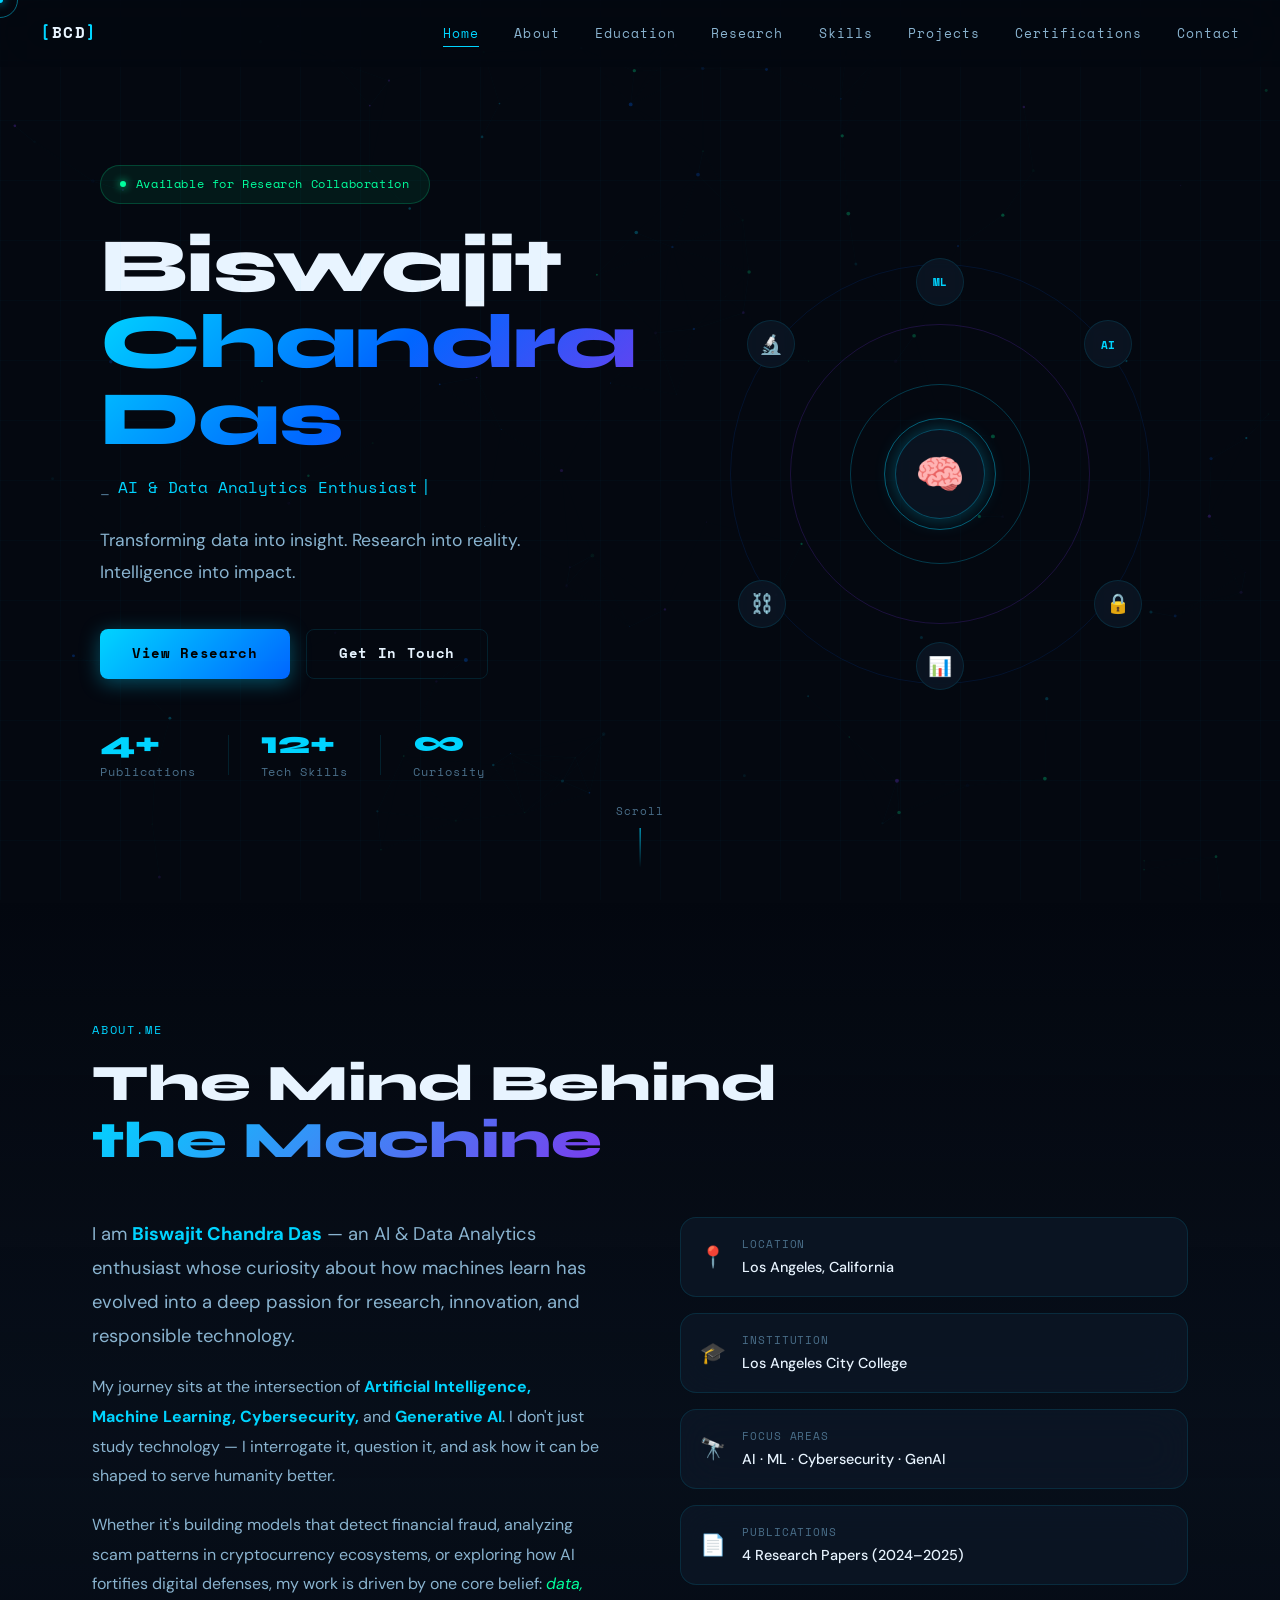
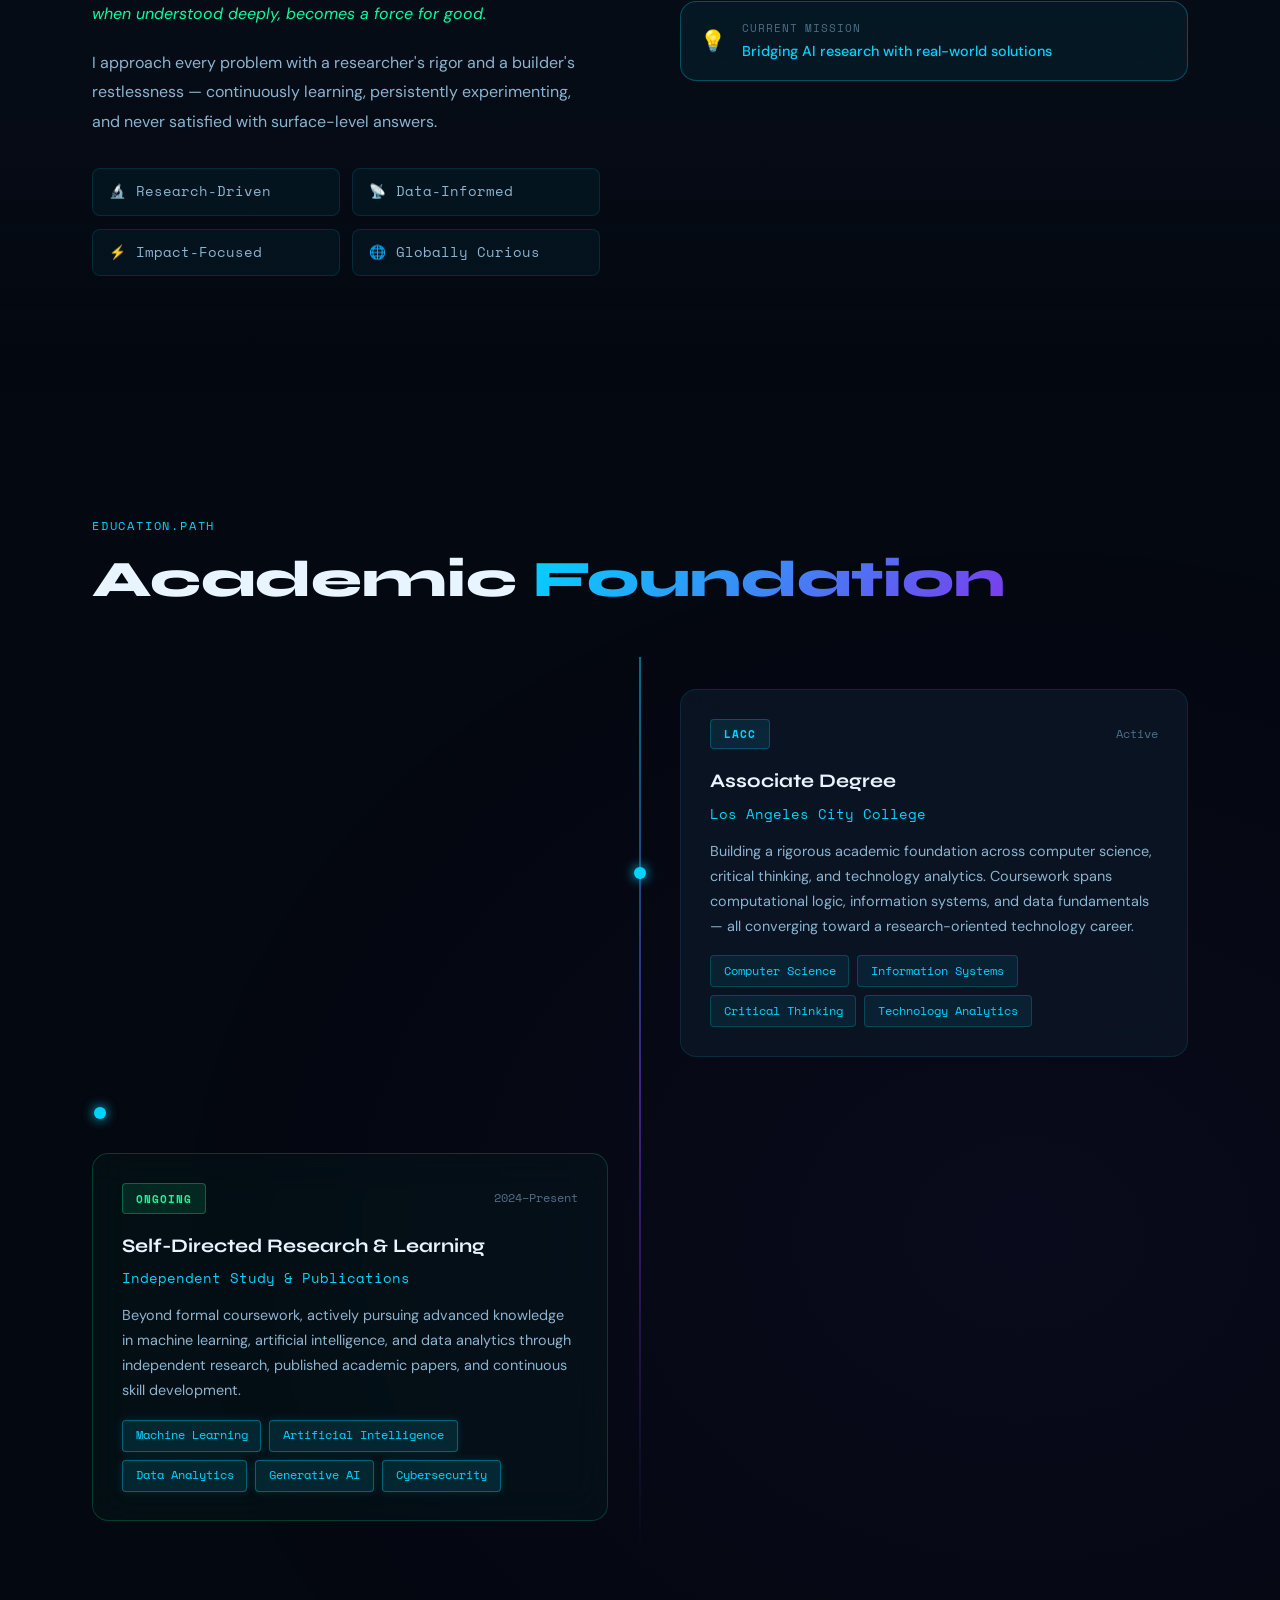
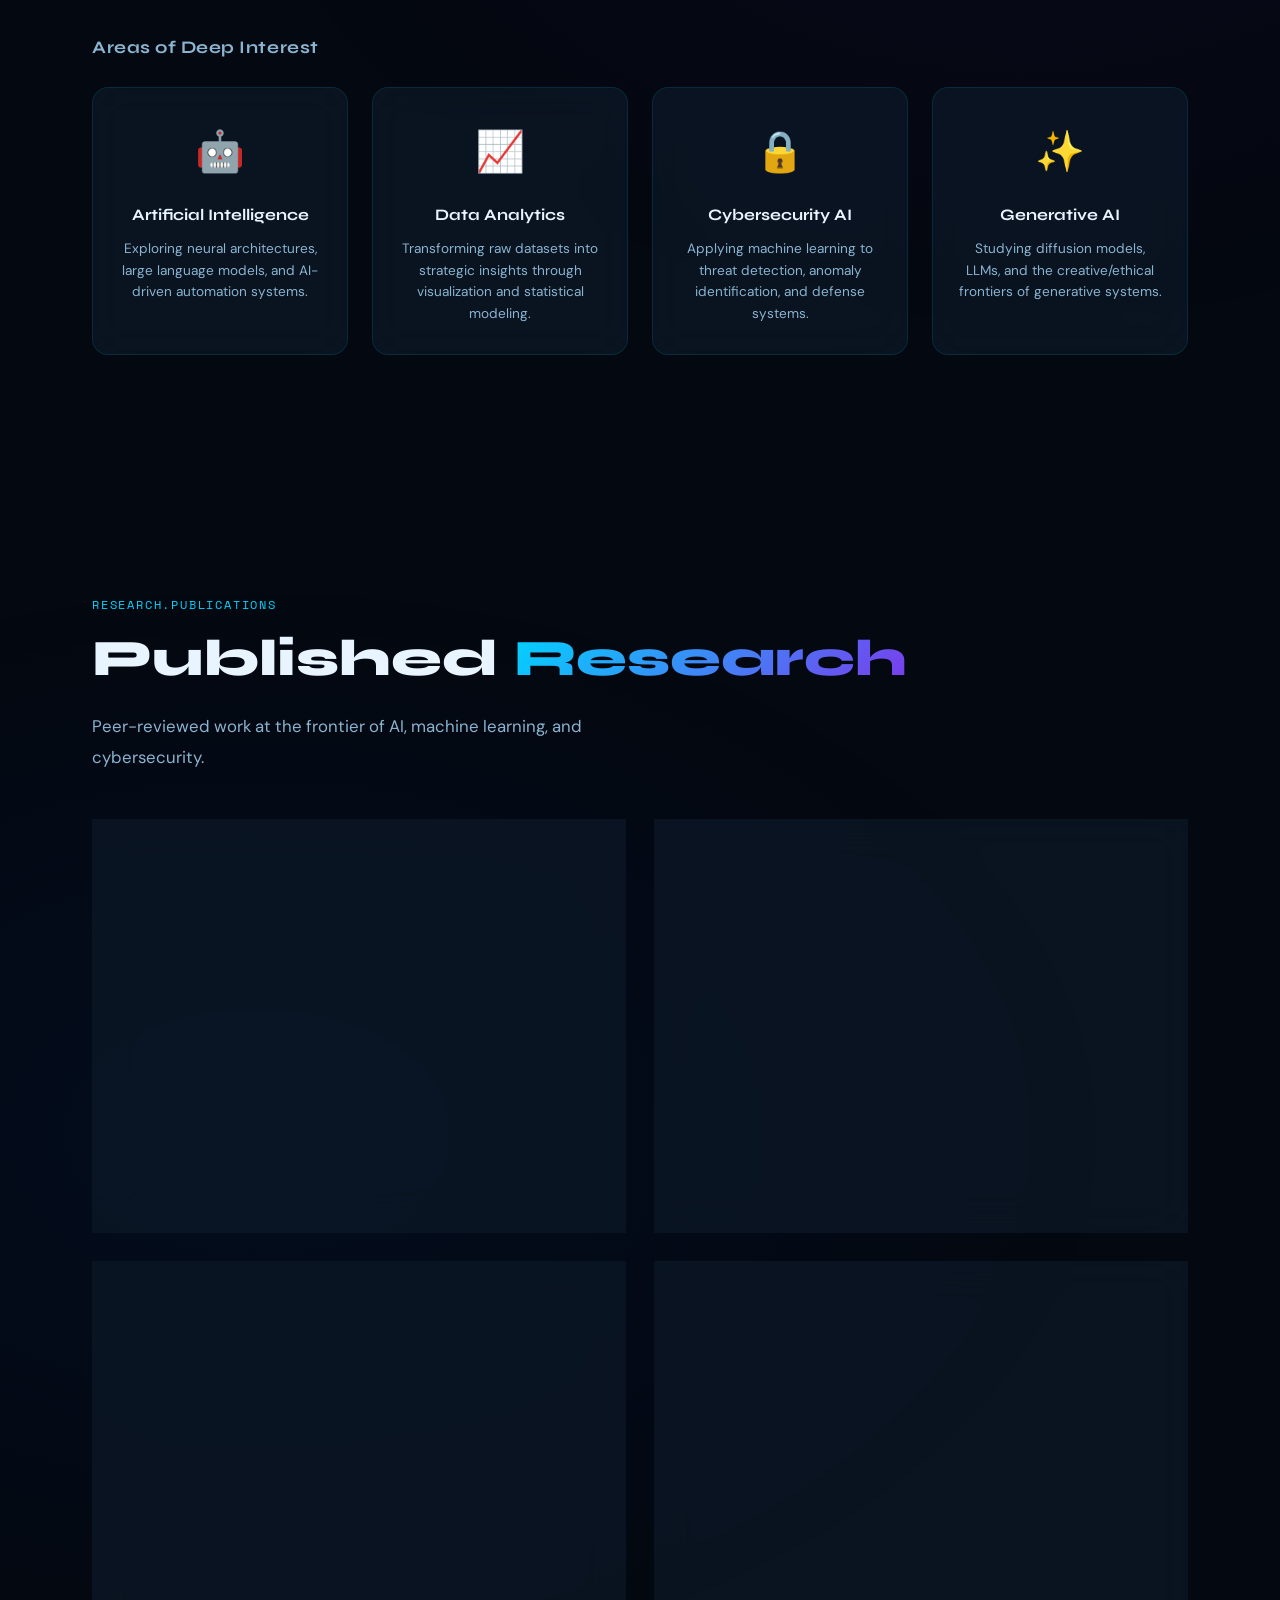
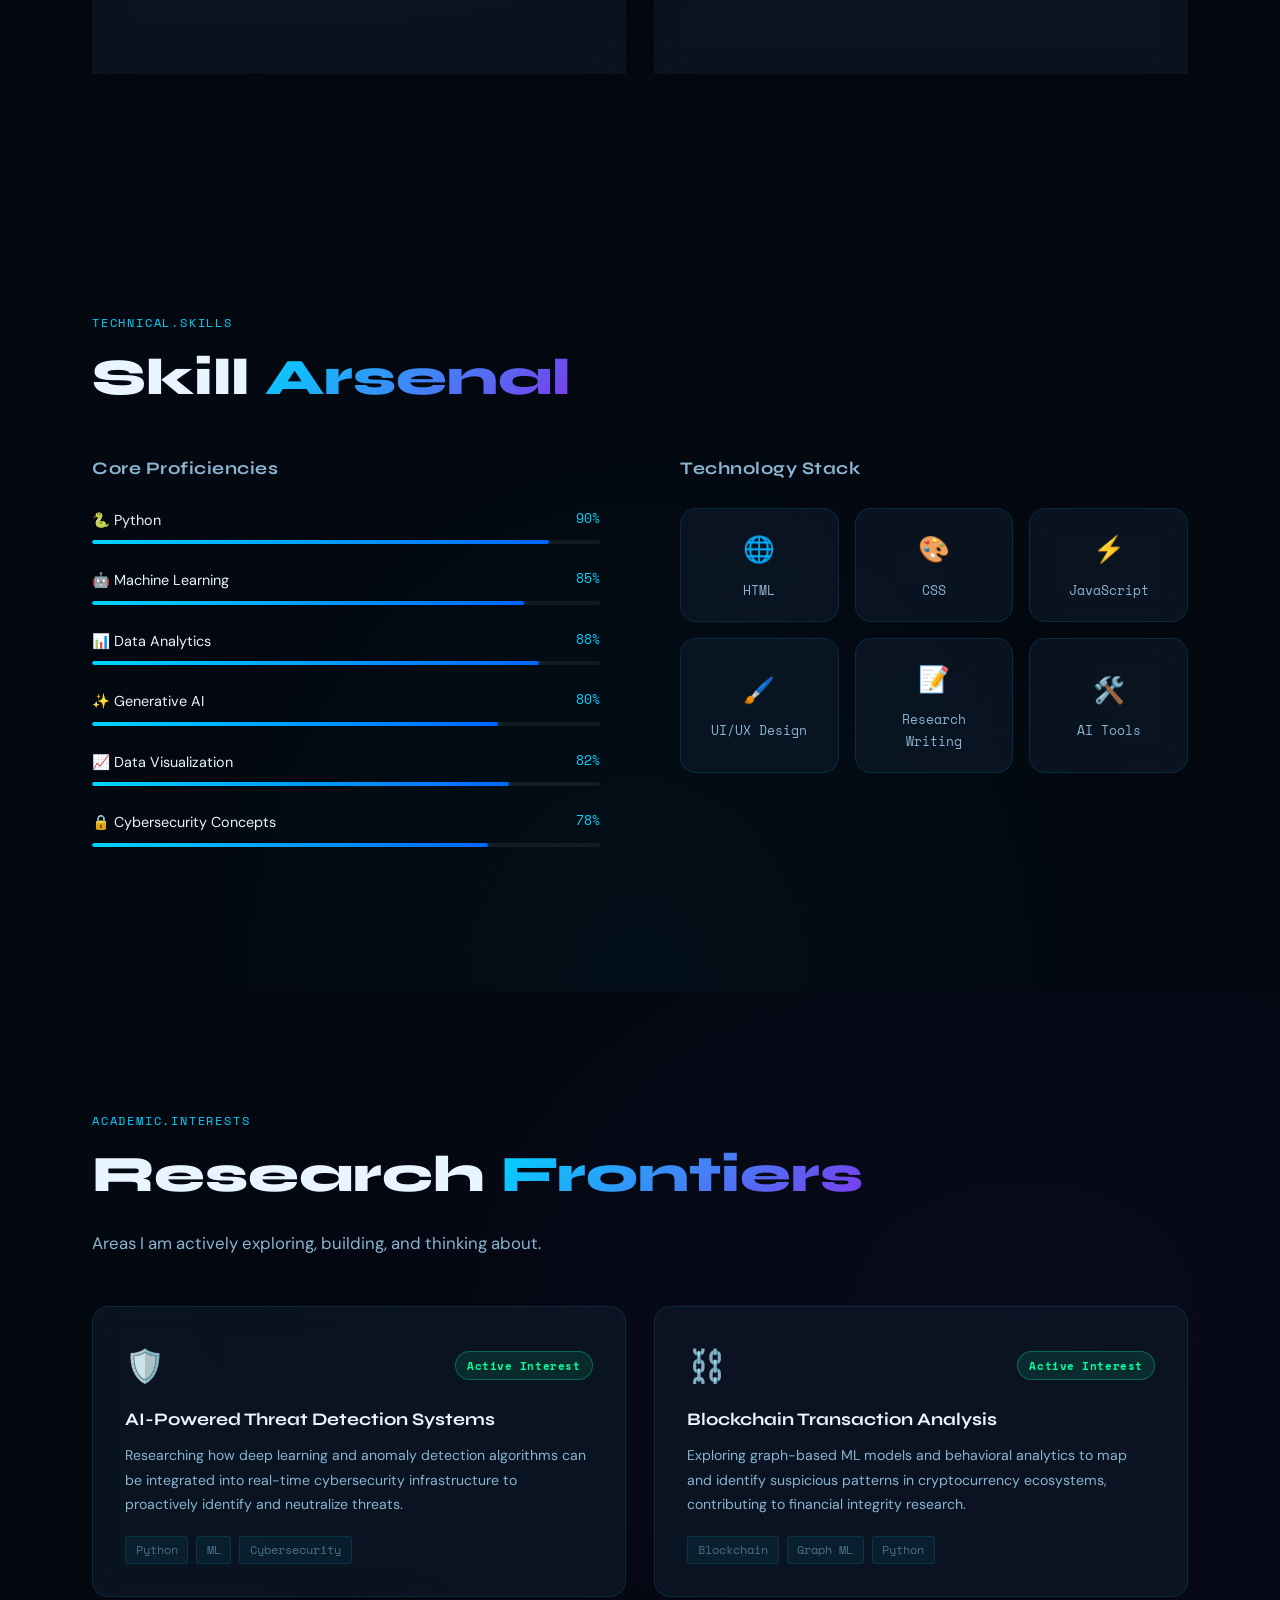
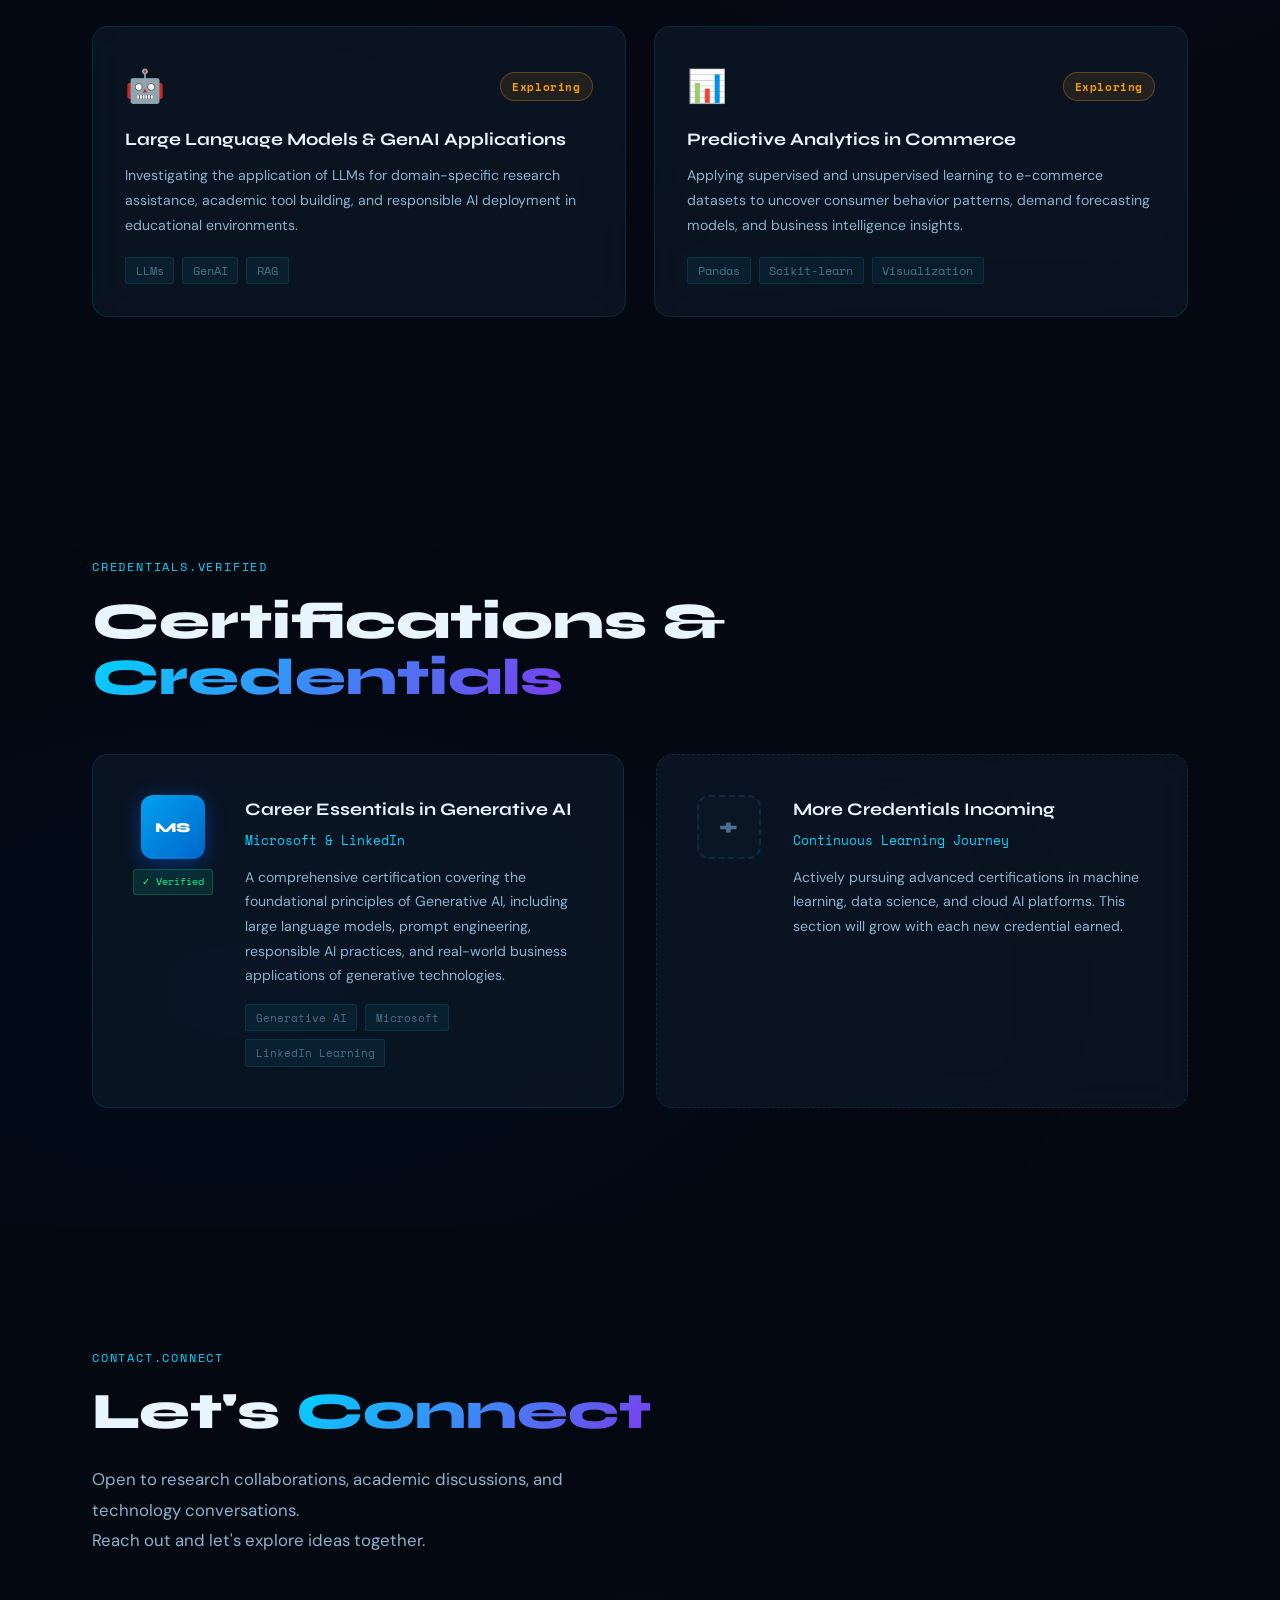
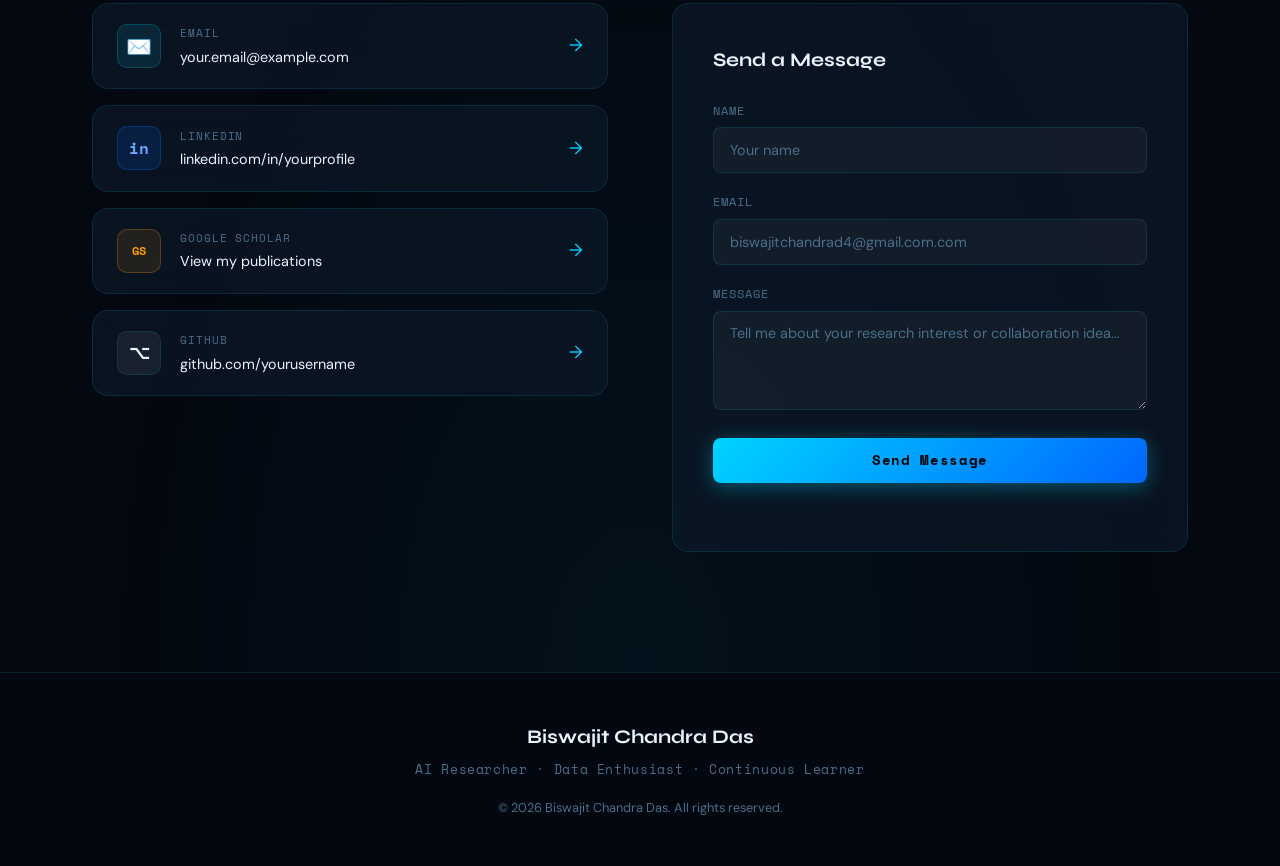
==== index.html @ cb4adf2e "Update email placeholder in contact form" ====
<!DOCTYPE html>
<html lang="en">
<head>
  <meta charset="UTF-8" />
  <meta name="viewport" content="width=device-width, initial-scale=1.0" />
  <meta name="description" content="Biswajit Chandra Das — AI & Data Analytics Enthusiast, Researcher, and Technology Innovator. Exploring Machine Learning, Generative AI, Cybersecurity, and Data Science." />
  <meta name="keywords" content="Biswajit Chandra Das, AI researcher, machine learning, data analytics, cybersecurity, generative AI, portfolio" />
  <meta name="author" content="Biswajit Chandra Das" />
  <meta property="og:title" content="Biswajit Chandra Das | AI & Research Portfolio" />
  <meta property="og:description" content="AI & Data Analytics Enthusiast. Researcher. Innovator." />
  <meta property="og:type" content="website" />
  <title>Biswajit Chandra Das | AI & Research Portfolio</title>
  <link rel="preconnect" href="https://fonts.googleapis.com" />
  <link rel="preconnect" href="https://fonts.gstatic.com" crossorigin />
  <link href="https://fonts.googleapis.com/css2?family=Space+Mono:ital,wght@0,400;0,700;1,400&family=Syne:wght@400;600;700;800&family=DM+Sans:ital,opsz,wght@0,9..40,300;0,9..40,400;0,9..40,500;1,9..40,300&display=swap" rel="stylesheet" />
  <link rel="stylesheet" href="style.css" />
</head>
<body>

  <!-- Particle Canvas Background -->
  <canvas id="particleCanvas"></canvas>

  <!-- Custom Cursor -->
  <div class="cursor-dot" id="cursorDot"></div>
  <div class="cursor-ring" id="cursorRing"></div>

  <!-- Navigation -->
  <nav class="navbar" id="navbar">
    <div class="nav-logo">
      <span class="logo-bracket">[</span>BCD<span class="logo-bracket">]</span>
    </div>
    <button class="nav-toggle" id="navToggle" aria-label="Toggle navigation">
      <span></span><span></span><span></span>
    </button>
    <ul class="nav-links" id="navLinks">
      <li><a href="#hero" class="nav-link">Home</a></li>
      <li><a href="#about" class="nav-link">About</a></li>
      <li><a href="#education" class="nav-link">Education</a></li>
      <li><a href="#research" class="nav-link">Research</a></li>
      <li><a href="#skills" class="nav-link">Skills</a></li>
      <li><a href="#projects" class="nav-link">Projects</a></li>
      <li><a href="#certifications" class="nav-link">Certifications</a></li>
      <li><a href="#contact" class="nav-link">Contact</a></li>
    </ul>
  </nav>

  <main>

    <!-- ============================================================
         HERO SECTION
    ============================================================ -->
    <section id="hero" class="hero-section">
      <div class="hero-grid-overlay"></div>
      <div class="hero-content">
        <div class="hero-tag reveal-up">
          <span class="tag-dot"></span>
          Available for Research Collaboration
        </div>
        <h1 class="hero-name reveal-up delay-1">
          Biswajit<br /><span class="name-accent">Chandra Das</span>
        </h1>
        <div class="hero-typing-wrapper reveal-up delay-2">
          <span class="typing-prefix">_</span>
          <span class="typing-text" id="typingText"></span>
          <span class="typing-cursor">|</span>
        </div>
        <p class="hero-tagline reveal-up delay-3">
          Transforming data into insight. Research into reality.<br />
          Intelligence into impact.
        </p>
        <div class="hero-cta reveal-up delay-4">
          <a href="#research" class="btn btn-primary">View Research</a>
          <a href="#contact" class="btn btn-ghost">Get In Touch</a>
        </div>
        <div class="hero-stats reveal-up delay-5">
          <div class="stat-item">
            <span class="stat-number">4+</span>
            <span class="stat-label">Publications</span>
          </div>
          <div class="stat-divider"></div>
          <div class="stat-item">
            <span class="stat-number">12+</span>
            <span class="stat-label">Tech Skills</span>
          </div>
          <div class="stat-divider"></div>
          <div class="stat-item">
            <span class="stat-number">∞</span>
            <span class="stat-label">Curiosity</span>
          </div>
        </div>
      </div>
      <div class="hero-visual">
        <div class="orbit-ring orbit-1"></div>
        <div class="orbit-ring orbit-2"></div>
        <div class="orbit-ring orbit-3"></div>
        <div class="orbit-center">
          <div class="orbit-icon">🧠</div>
          <div class="orbit-pulse"></div>
        </div>
        <div class="orbit-node node-1">ML</div>
        <div class="orbit-node node-2">AI</div>
        <div class="orbit-node node-3">🔒</div>
        <div class="orbit-node node-4">📊</div>
        <div class="orbit-node node-5">⛓️</div>
        <div class="orbit-node node-6">🔬</div>
      </div>
      <div class="scroll-indicator">
        <span>Scroll</span>
        <div class="scroll-line"></div>
      </div>
    </section>

    <!-- ============================================================
         ABOUT SECTION
    ============================================================ -->
    <section id="about" class="about-section section">
      <div class="container">
        <div class="section-label reveal-up">about.me</div>
        <h2 class="section-title reveal-up delay-1">The Mind Behind<br /><span class="gradient-text">the Machine</span></h2>
        <div class="about-grid">
          <div class="about-text reveal-left">
            <p class="about-lead">
              I am <strong>Biswajit Chandra Das</strong> — an AI & Data Analytics enthusiast whose curiosity about how machines learn has evolved into a deep passion for research, innovation, and responsible technology.
            </p>
            <p>
              My journey sits at the intersection of <strong>Artificial Intelligence, Machine Learning, Cybersecurity,</strong> and <strong>Generative AI</strong>. I don't just study technology — I interrogate it, question it, and ask how it can be shaped to serve humanity better.
            </p>
            <p>
              Whether it's building models that detect financial fraud, analyzing scam patterns in cryptocurrency ecosystems, or exploring how AI fortifies digital defenses, my work is driven by one core belief: <em>data, when understood deeply, becomes a force for good.</em>
            </p>
            <p>
              I approach every problem with a researcher's rigor and a builder's restlessness — continuously learning, persistently experimenting, and never satisfied with surface-level answers.
            </p>
            <div class="about-pillars">
              <div class="pillar-item">
                <span class="pillar-icon">🔬</span>
                <span>Research-Driven</span>
              </div>
              <div class="pillar-item">
                <span class="pillar-icon">📡</span>
                <span>Data-Informed</span>
              </div>
              <div class="pillar-item">
                <span class="pillar-icon">⚡</span>
                <span>Impact-Focused</span>
              </div>
              <div class="pillar-item">
                <span class="pillar-icon">🌐</span>
                <span>Globally Curious</span>
              </div>
            </div>
          </div>
          <div class="about-card-stack reveal-right">
            <div class="info-card glass-card">
              <div class="card-icon">📍</div>
              <div class="card-content">
                <span class="card-label">Location</span>
                <span class="card-value">Los Angeles, California</span>
              </div>
            </div>
            <div class="info-card glass-card">
              <div class="card-icon">🎓</div>
              <div class="card-content">
                <span class="card-label">Institution</span>
                <span class="card-value">Los Angeles City College</span>
              </div>
            </div>
            <div class="info-card glass-card">
              <div class="card-icon">🔭</div>
              <div class="card-content">
                <span class="card-label">Focus Areas</span>
                <span class="card-value">AI · ML · Cybersecurity · GenAI</span>
              </div>
            </div>
            <div class="info-card glass-card">
              <div class="card-icon">📄</div>
              <div class="card-content">
                <span class="card-label">Publications</span>
                <span class="card-value">4 Research Papers (2024–2025)</span>
              </div>
            </div>
            <div class="info-card glass-card highlight-card">
              <div class="card-icon">💡</div>
              <div class="card-content">
                <span class="card-label">Current Mission</span>
                <span class="card-value">Bridging AI research with real-world solutions</span>
              </div>
            </div>
          </div>
        </div>
      </div>
    </section>

    <!-- ============================================================
         EDUCATION SECTION
    ============================================================ -->
    <section id="education" class="education-section section">
      <div class="container">
        <div class="section-label reveal-up">education.path</div>
        <h2 class="section-title reveal-up delay-1">Academic <span class="gradient-text">Foundation</span></h2>
        <div class="timeline">
          <div class="timeline-line"></div>

          <div class="timeline-item reveal-left">
            <div class="timeline-dot">
              <div class="dot-inner"></div>
            </div>
            <div class="timeline-card glass-card">
              <div class="timeline-header">
                <div class="institution-badge">LACC</div>
                <span class="timeline-year">Active</span>
              </div>
              <h3 class="timeline-title">Associate Degree</h3>
              <p class="timeline-institution">Los Angeles City College</p>
              <p class="timeline-desc">
                Building a rigorous academic foundation across computer science, critical thinking, and technology analytics. Coursework spans computational logic, information systems, and data fundamentals — all converging toward a research-oriented technology career.
              </p>
              <div class="timeline-tags">
                <span class="tag">Computer Science</span>
                <span class="tag">Information Systems</span>
                <span class="tag">Critical Thinking</span>
                <span class="tag">Technology Analytics</span>
              </div>
            </div>
          </div>

          <div class="timeline-item reveal-right">
            <div class="timeline-dot">
              <div class="dot-inner pulse-dot"></div>
            </div>
            <div class="timeline-card glass-card active-card">
              <div class="timeline-header">
                <div class="institution-badge badge-active">ONGOING</div>
                <span class="timeline-year">2024–Present</span>
              </div>
              <h3 class="timeline-title">Self-Directed Research & Learning</h3>
              <p class="timeline-institution">Independent Study & Publications</p>
              <p class="timeline-desc">
                Beyond formal coursework, actively pursuing advanced knowledge in machine learning, artificial intelligence, and data analytics through independent research, published academic papers, and continuous skill development.
              </p>
              <div class="timeline-tags">
                <span class="tag tag-glow">Machine Learning</span>
                <span class="tag tag-glow">Artificial Intelligence</span>
                <span class="tag tag-glow">Data Analytics</span>
                <span class="tag tag-glow">Generative AI</span>
                <span class="tag tag-glow">Cybersecurity</span>
              </div>
            </div>
          </div>

        </div>

        <!-- Learning Interests -->
        <div class="learning-grid reveal-up">
          <h3 class="sub-section-title">Areas of Deep Interest</h3>
          <div class="interest-cards">
            <div class="interest-card glass-card">
              <div class="interest-icon">🤖</div>
              <h4>Artificial Intelligence</h4>
              <p>Exploring neural architectures, large language models, and AI-driven automation systems.</p>
            </div>
            <div class="interest-card glass-card">
              <div class="interest-icon">📈</div>
              <h4>Data Analytics</h4>
              <p>Transforming raw datasets into strategic insights through visualization and statistical modeling.</p>
            </div>
            <div class="interest-card glass-card">
              <div class="interest-icon">🔒</div>
              <h4>Cybersecurity AI</h4>
              <p>Applying machine learning to threat detection, anomaly identification, and defense systems.</p>
            </div>
            <div class="interest-card glass-card">
              <div class="interest-icon">✨</div>
              <h4>Generative AI</h4>
              <p>Studying diffusion models, LLMs, and the creative/ethical frontiers of generative systems.</p>
            </div>
          </div>
        </div>
      </div>
    </section>

    <!-- ============================================================
         RESEARCH SECTION
    ============================================================ -->
    <section id="research" class="research-section section">
      <div class="container">
        <div class="section-label reveal-up">research.publications</div>
        <h2 class="section-title reveal-up delay-1">Published <span class="gradient-text">Research</span></h2>
        <p class="section-subtitle reveal-up delay-2">Peer-reviewed work at the frontier of AI, machine learning, and cybersecurity.</p>

        <div class="research-grid">

          <article class="research-card glass-card reveal-up" tabindex="0">
            <div class="research-card-inner">
              <div class="research-meta">
                <span class="research-venue">SSRN</span>
                <span class="research-year">2024</span>
              </div>
              <div class="research-number">01</div>
              <h3 class="research-title">Machine Learning in Cybersecurity: Harnessing AI for Defense</h3>
              <p class="research-abstract">
                A comprehensive analysis of how machine learning algorithms can be leveraged to strengthen cybersecurity defenses — from anomaly detection to intelligent threat response systems.
              </p>
              <div class="research-tags">
                <span class="r-tag">Machine Learning</span>
                <span class="r-tag">Cybersecurity</span>
                <span class="r-tag">AI Defense</span>
              </div>
              <div class="research-footer">
                <span class="research-journal">SSRN Electronic Journal</span>
                <a href="#" class="research-link" aria-label="View paper">→</a>
              </div>
            </div>
            <div class="research-glow"></div>
          </article>

          <article class="research-card glass-card reveal-up delay-1" tabindex="0">
            <div class="research-card-inner">
              <div class="research-meta">
                <span class="research-venue">JoE</span>
                <span class="research-year">2025</span>
              </div>
              <div class="research-number">02</div>
              <h3 class="research-title">Detecting Cryptocurrency Scams in the USA: A Machine Learning-Based Analysis</h3>
              <p class="research-abstract">
                A data-driven investigation into cryptocurrency scam patterns and behavioral signatures in the US market, employing ML classification models to identify and predict fraudulent activity.
              </p>
              <div class="research-tags">
                <span class="r-tag">Cryptocurrency</span>
                <span class="r-tag">Fraud Detection</span>
                <span class="r-tag">Behavioral Analysis</span>
              </div>
              <div class="research-footer">
                <span class="research-journal">Journal of Ecohumanism</span>
                <a href="#" class="research-link" aria-label="View paper">→</a>
              </div>
            </div>
            <div class="research-glow"></div>
          </article>

          <article class="research-card glass-card reveal-up delay-2" tabindex="0">
            <div class="research-card-inner">
              <div class="research-meta">
                <span class="research-venue">JoE</span>
                <span class="research-year">2025</span>
              </div>
              <div class="research-number">03</div>
              <h3 class="research-title">Leveraging Machine Learning for Insights and Predictions in Synthetic E-commerce Data</h3>
              <p class="research-abstract">
                Explores predictive analytics and behavioral modeling on synthetic e-commerce datasets, demonstrating ML's capacity to uncover purchasing patterns and business intelligence in the US market.
              </p>
              <div class="research-tags">
                <span class="r-tag">E-commerce</span>
                <span class="r-tag">Predictive Analytics</span>
                <span class="r-tag">Synthetic Data</span>
              </div>
              <div class="research-footer">
                <span class="research-journal">Journal of Ecohumanism</span>
                <a href="#" class="research-link" aria-label="View paper">→</a>
              </div>
            </div>
            <div class="research-glow"></div>
          </article>

          <article class="research-card glass-card reveal-up delay-3" tabindex="0">
            <div class="research-card-inner">
              <div class="research-meta">
                <span class="research-venue">IN PRESS</span>
                <span class="research-year">2025</span>
              </div>
              <div class="research-number">04</div>
              <h3 class="research-title">ML-Based Detection and Analysis of Suspicious Activities in Bitcoin Wallet Transactions</h3>
              <p class="research-abstract">
                Applies machine learning techniques to the detection and forensic analysis of anomalous Bitcoin wallet behavior, contributing to blockchain security and financial crime prevention in the USA.
              </p>
              <div class="research-tags">
                <span class="r-tag">Bitcoin</span>
                <span class="r-tag">Blockchain Security</span>
                <span class="r-tag">Anomaly Detection</span>
              </div>
              <div class="research-footer">
                <span class="research-journal">Forthcoming</span>
                <a href="#" class="research-link" aria-label="View paper">→</a>
              </div>
            </div>
            <div class="research-glow"></div>
          </article>

        </div>
      </div>
    </section>

    <!-- ============================================================
         SKILLS SECTION
    ============================================================ -->
    <section id="skills" class="skills-section section">
      <div class="container">
        <div class="section-label reveal-up">technical.skills</div>
        <h2 class="section-title reveal-up delay-1">Skill <span class="gradient-text">Arsenal</span></h2>

        <div class="skills-layout">
          <!-- Left: Skill Bars -->
          <div class="skill-bars reveal-left">
            <h3 class="sub-section-title">Core Proficiencies</h3>
            <div class="skill-bar-item" data-skill="90">
              <div class="skill-bar-header">
                <span class="skill-name">🐍 Python</span>
                <span class="skill-pct">90%</span>
              </div>
              <div class="skill-bar-track">
                <div class="skill-bar-fill" data-width="90"></div>
              </div>
            </div>
            <div class="skill-bar-item" data-skill="85">
              <div class="skill-bar-header">
                <span class="skill-name">🤖 Machine Learning</span>
                <span class="skill-pct">85%</span>
              </div>
              <div class="skill-bar-track">
                <div class="skill-bar-fill" data-width="85"></div>
              </div>
            </div>
            <div class="skill-bar-item" data-skill="88">
              <div class="skill-bar-header">
                <span class="skill-name">📊 Data Analytics</span>
                <span class="skill-pct">88%</span>
              </div>
              <div class="skill-bar-track">
                <div class="skill-bar-fill" data-width="88"></div>
              </div>
            </div>
            <div class="skill-bar-item" data-skill="80">
              <div class="skill-bar-header">
                <span class="skill-name">✨ Generative AI</span>
                <span class="skill-pct">80%</span>
              </div>
              <div class="skill-bar-track">
                <div class="skill-bar-fill" data-width="80"></div>
              </div>
            </div>
            <div class="skill-bar-item" data-skill="82">
              <div class="skill-bar-header">
                <span class="skill-name">📈 Data Visualization</span>
                <span class="skill-pct">82%</span>
              </div>
              <div class="skill-bar-track">
                <div class="skill-bar-fill" data-width="82"></div>
              </div>
            </div>
            <div class="skill-bar-item" data-skill="78">
              <div class="skill-bar-header">
                <span class="skill-name">🔒 Cybersecurity Concepts</span>
                <span class="skill-pct">78%</span>
              </div>
              <div class="skill-bar-track">
                <div class="skill-bar-fill" data-width="78"></div>
              </div>
            </div>
          </div>

          <!-- Right: Skill Cards -->
          <div class="skill-cards-grid reveal-right">
            <h3 class="sub-section-title">Technology Stack</h3>
            <div class="tech-cards">
              <div class="tech-card glass-card">
                <span class="tech-icon">🌐</span>
                <span class="tech-name">HTML</span>
              </div>
              <div class="tech-card glass-card">
                <span class="tech-icon">🎨</span>
                <span class="tech-name">CSS</span>
              </div>
              <div class="tech-card glass-card">
                <span class="tech-icon">⚡</span>
                <span class="tech-name">JavaScript</span>
              </div>
              <div class="tech-card glass-card">
                <span class="tech-icon">🖌️</span>
                <span class="tech-name">UI/UX Design</span>
              </div>
              <div class="tech-card glass-card">
                <span class="tech-icon">📝</span>
                <span class="tech-name">Research Writing</span>
              </div>
              <div class="tech-card glass-card">
                <span class="tech-icon">🛠️</span>
                <span class="tech-name">AI Tools</span>
              </div>
            </div>
          </div>
        </div>
      </div>
    </section>

    <!-- ============================================================
         PROJECTS / ACADEMIC INTERESTS
    ============================================================ -->
    <section id="projects" class="projects-section section">
      <div class="container">
        <div class="section-label reveal-up">academic.interests</div>
        <h2 class="section-title reveal-up delay-1">Research <span class="gradient-text">Frontiers</span></h2>
        <p class="section-subtitle reveal-up delay-2">Areas I am actively exploring, building, and thinking about.</p>

        <div class="projects-grid">

          <div class="project-card glass-card reveal-up">
            <div class="project-header">
              <div class="project-icon">🛡️</div>
              <div class="project-status status-active">Active Interest</div>
            </div>
            <h3 class="project-title">AI-Powered Threat Detection Systems</h3>
            <p class="project-desc">Researching how deep learning and anomaly detection algorithms can be integrated into real-time cybersecurity infrastructure to proactively identify and neutralize threats.</p>
            <div class="project-stack">
              <span>Python</span><span>ML</span><span>Cybersecurity</span>
            </div>
          </div>

          <div class="project-card glass-card reveal-up delay-1">
            <div class="project-header">
              <div class="project-icon">⛓️</div>
              <div class="project-status status-active">Active Interest</div>
            </div>
            <h3 class="project-title">Blockchain Transaction Analysis</h3>
            <p class="project-desc">Exploring graph-based ML models and behavioral analytics to map and identify suspicious patterns in cryptocurrency ecosystems, contributing to financial integrity research.</p>
            <div class="project-stack">
              <span>Blockchain</span><span>Graph ML</span><span>Python</span>
            </div>
          </div>

          <div class="project-card glass-card reveal-up delay-2">
            <div class="project-header">
              <div class="project-icon">🤖</div>
              <div class="project-status status-explore">Exploring</div>
            </div>
            <h3 class="project-title">Large Language Models & GenAI Applications</h3>
            <p class="project-desc">Investigating the application of LLMs for domain-specific research assistance, academic tool building, and responsible AI deployment in educational environments.</p>
            <div class="project-stack">
              <span>LLMs</span><span>GenAI</span><span>RAG</span>
            </div>
          </div>

          <div class="project-card glass-card reveal-up delay-3">
            <div class="project-header">
              <div class="project-icon">📊</div>
              <div class="project-status status-explore">Exploring</div>
            </div>
            <h3 class="project-title">Predictive Analytics in Commerce</h3>
            <p class="project-desc">Applying supervised and unsupervised learning to e-commerce datasets to uncover consumer behavior patterns, demand forecasting models, and business intelligence insights.</p>
            <div class="project-stack">
              <span>Pandas</span><span>Scikit-learn</span><span>Visualization</span>
            </div>
          </div>

        </div>
      </div>
    </section>

    <!-- ============================================================
         CERTIFICATIONS SECTION
    ============================================================ -->
    <section id="certifications" class="certifications-section section">
      <div class="container">
        <div class="section-label reveal-up">credentials.verified</div>
        <h2 class="section-title reveal-up delay-1">Certifications &amp; <span class="gradient-text">Credentials</span></h2>

        <div class="cert-grid">

          <div class="cert-card glass-card reveal-up">
            <div class="cert-badge">
              <div class="cert-logo ms-logo">
                <span>MS</span>
              </div>
              <div class="cert-verified">✓ Verified</div>
            </div>
            <div class="cert-content">
              <h3 class="cert-title">Career Essentials in Generative AI</h3>
              <p class="cert-issuer">Microsoft &amp; LinkedIn</p>
              <p class="cert-desc">
                A comprehensive certification covering the foundational principles of Generative AI, including large language models, prompt engineering, responsible AI practices, and real-world business applications of generative technologies.
              </p>
              <div class="cert-meta">
                <span class="cert-tag">Generative AI</span>
                <span class="cert-tag">Microsoft</span>
                <span class="cert-tag">LinkedIn Learning</span>
              </div>
            </div>
          </div>

          <!-- Placeholder for future certs -->
          <div class="cert-card cert-placeholder glass-card reveal-up delay-1">
            <div class="cert-badge">
              <div class="cert-logo plus-logo">
                <span>+</span>
              </div>
            </div>
            <div class="cert-content">
              <h3 class="cert-title">More Credentials Incoming</h3>
              <p class="cert-issuer">Continuous Learning Journey</p>
              <p class="cert-desc">
                Actively pursuing advanced certifications in machine learning, data science, and cloud AI platforms. This section will grow with each new credential earned.
              </p>
            </div>
          </div>

        </div>
      </div>
    </section>

    <!-- ============================================================
         CONTACT SECTION
    ============================================================ -->
    <section id="contact" class="contact-section section">
      <div class="container">
        <div class="section-label reveal-up">contact.connect</div>
        <h2 class="section-title reveal-up delay-1">Let's <span class="gradient-text">Connect</span></h2>
        <p class="section-subtitle reveal-up delay-2">
          Open to research collaborations, academic discussions, and technology conversations.<br />
          Reach out and let's explore ideas together.
        </p>

        <div class="contact-layout">

          <div class="contact-links reveal-left">
            <a href="mailto:your.email@example.com" class="contact-card glass-card" aria-label="Email">
              <div class="contact-icon email-icon">✉️</div>
              <div class="contact-info">
                <span class="contact-type">Email</span>
                <span class="contact-handle">your.email@example.com</span>
              </div>
              <span class="contact-arrow">→</span>
            </a>
            <a href="https://linkedin.com/in/yourprofile" target="_blank" rel="noopener noreferrer" class="contact-card glass-card" aria-label="LinkedIn">
              <div class="contact-icon li-icon">in</div>
              <div class="contact-info">
                <span class="contact-type">LinkedIn</span>
                <span class="contact-handle">linkedin.com/in/yourprofile</span>
              </div>
              <span class="contact-arrow">→</span>
            </a>
            <a href="https://scholar.google.com" target="_blank" rel="noopener noreferrer" class="contact-card glass-card" aria-label="Google Scholar">
              <div class="contact-icon gs-icon">GS</div>
              <div class="contact-info">
                <span class="contact-type">Google Scholar</span>
                <span class="contact-handle">View my publications</span>
              </div>
              <span class="contact-arrow">→</span>
            </a>
            <a href="https://github.com/yourusername" target="_blank" rel="noopener noreferrer" class="contact-card glass-card" aria-label="GitHub">
              <div class="contact-icon gh-icon">⌥</div>
              <div class="contact-info">
                <span class="contact-type">GitHub</span>
                <span class="contact-handle">github.com/yourusername</span>
              </div>
              <span class="contact-arrow">→</span>
            </a>
          </div>

          <div class="contact-form-wrapper reveal-right">
            <div class="contact-form glass-card">
              <h3>Send a Message</h3>
              <div class="form-group">
                <label for="contactName">Name</label>
                <input type="text" id="contactName" placeholder="Your name" autocomplete="name" />
              </div>
              <div class="form-group">
                <label for="contactEmail">Email</label>
                <input type="email" id="contactEmail" placeholder="biswajitchandrad4@gmail.com.com" autocomplete="email" />
              </div>
              <div class="form-group">
                <label for="contactMsg">Message</label>
                <textarea id="contactMsg" rows="4" placeholder="Tell me about your research interest or collaboration idea..."></textarea>
              </div>
              <button class="btn btn-primary full-width" id="sendBtn" type="button">Send Message</button>
              <div class="form-note" id="formNote"></div>
            </div>
          </div>

        </div>
      </div>
    </section>

  </main>

  <!-- Footer -->
  <footer class="site-footer">
    <div class="container">
      <div class="footer-inner">
        <p class="footer-name">Biswajit Chandra Das</p>
        <p class="footer-tagline">AI Researcher · Data Enthusiast · Continuous Learner</p>
        <p class="footer-copy">© <span id="footerYear"></span> Biswajit Chandra Das. All rights reserved.</p>
      </div>
    </div>
  </footer>

  <script src="script.js"></script>
</body>
</html>
---- style.css ----
/* ============================================================
   BISWAJIT CHANDRA DAS — AI Portfolio
   Futuristic Dark Theme | Glassmorphism | Neumorphism
   ============================================================ */

/* ── Custom Properties ─────────────────────────────────────── */
:root {
  /* Colors */
  --bg-primary:    #040810;
  --bg-secondary:  #080f1c;
  --bg-tertiary:   #0d1929;
  --surface:       rgba(13, 25, 41, 0.7);
  --surface-light: rgba(20, 40, 65, 0.6);

  --accent-cyan:   #00d4ff;
  --accent-blue:   #0066ff;
  --accent-violet: #7c3aed;
  --accent-green:  #00ff9d;
  --accent-amber:  #f59e0b;

  --text-primary:  #e8f4ff;
  --text-secondary:#8ab4d0;
  --text-muted:    #4a6f8a;

  --border:        rgba(0, 212, 255, 0.12);
  --border-hover:  rgba(0, 212, 255, 0.35);
  --glow-cyan:     0 0 20px rgba(0, 212, 255, 0.3);
  --glow-blue:     0 0 30px rgba(0, 102, 255, 0.2);

  /* Typography */
  --font-display: 'Syne', sans-serif;
  --font-mono:    'Space Mono', monospace;
  --font-body:    'DM Sans', sans-serif;

  /* Spacing */
  --section-gap:  120px;
  --container:    1160px;

  /* Transitions */
  --ease:         cubic-bezier(0.25, 0.46, 0.45, 0.94);
  --ease-bounce:  cubic-bezier(0.34, 1.56, 0.64, 1);
}

/* ── Reset & Base ────────────────────────────────────────────── */
*, *::before, *::after { box-sizing: border-box; margin: 0; padding: 0; }

html {
  scroll-behavior: smooth;
  font-size: 16px;
  -webkit-font-smoothing: antialiased;
}

body {
  background-color: var(--bg-primary);
  color: var(--text-primary);
  font-family: var(--font-body);
  font-weight: 400;
  line-height: 1.7;
  overflow-x: hidden;
  cursor: none;
}

/* ── Particle Canvas ─────────────────────────────────────────── */
#particleCanvas {
  position: fixed;
  inset: 0;
  z-index: 0;
  pointer-events: none;
}

/* ── Custom Cursor ───────────────────────────────────────────── */
.cursor-dot,
.cursor-ring {
  position: fixed;
  top: 0; left: 0;
  pointer-events: none;
  z-index: 9999;
  transform: translate(-50%, -50%);
  transition-property: transform, opacity;
  transition-timing-function: var(--ease);
}

.cursor-dot {
  width: 6px; height: 6px;
  background: var(--accent-cyan);
  border-radius: 50%;
  transition-duration: 0.1s;
  box-shadow: 0 0 10px var(--accent-cyan);
}

.cursor-ring {
  width: 36px; height: 36px;
  border: 1.5px solid rgba(0, 212, 255, 0.5);
  border-radius: 50%;
  transition-duration: 0.35s;
  mix-blend-mode: difference;
}

body:has(a:hover) .cursor-ring,
body:has(button:hover) .cursor-ring {
  transform: translate(-50%, -50%) scale(1.7);
  border-color: var(--accent-cyan);
}

/* ── Selection ───────────────────────────────────────────────── */
::selection {
  background: rgba(0, 212, 255, 0.25);
  color: var(--text-primary);
}

/* ── Scrollbar ───────────────────────────────────────────────── */
::-webkit-scrollbar { width: 4px; }
::-webkit-scrollbar-track { background: var(--bg-primary); }
::-webkit-scrollbar-thumb {
  background: var(--accent-cyan);
  border-radius: 2px;
}

/* ── Utility ─────────────────────────────────────────────────── */
.container {
  max-width: var(--container);
  margin: 0 auto;
  padding: 0 2rem;
}

.section { padding: var(--section-gap) 0; position: relative; z-index: 1; }

.gradient-text {
  background: linear-gradient(135deg, var(--accent-cyan), var(--accent-violet));
  -webkit-background-clip: text;
  -webkit-text-fill-color: transparent;
  background-clip: text;
}

.glass-card {
  background: var(--surface);
  border: 1px solid var(--border);
  border-radius: 16px;
  backdrop-filter: blur(20px);
  -webkit-backdrop-filter: blur(20px);
  transition: border-color 0.3s var(--ease),
              box-shadow 0.3s var(--ease),
              transform 0.3s var(--ease);
}

.glass-card:hover {
  border-color: var(--border-hover);
  box-shadow: var(--glow-cyan), inset 0 1px 0 rgba(255,255,255,0.05);
  transform: translateY(-4px);
}

/* Buttons */
.btn {
  display: inline-flex;
  align-items: center;
  gap: 0.5rem;
  padding: 0.8rem 2rem;
  border-radius: 8px;
  font-family: var(--font-mono);
  font-size: 0.85rem;
  font-weight: 700;
  text-decoration: none;
  cursor: pointer;
  border: none;
  transition: all 0.3s var(--ease);
  letter-spacing: 0.05em;
}

.btn-primary {
  background: linear-gradient(135deg, var(--accent-cyan), var(--accent-blue));
  color: #000;
  box-shadow: 0 4px 20px rgba(0, 212, 255, 0.35);
}

.btn-primary:hover {
  box-shadow: 0 6px 30px rgba(0, 212, 255, 0.6);
  transform: translateY(-2px);
}

.btn-ghost {
  background: transparent;
  color: var(--text-primary);
  border: 1px solid var(--border);
}

.btn-ghost:hover {
  border-color: var(--accent-cyan);
  color: var(--accent-cyan);
  background: rgba(0, 212, 255, 0.05);
}

.full-width { width: 100%; justify-content: center; }

/* Section Labels & Titles */
.section-label {
  font-family: var(--font-mono);
  font-size: 0.75rem;
  color: var(--accent-cyan);
  letter-spacing: 0.15em;
  text-transform: uppercase;
  margin-bottom: 1rem;
  opacity: 0.8;
}

.section-title {
  font-family: var(--font-display);
  font-size: clamp(2rem, 4vw, 3.5rem);
  font-weight: 800;
  line-height: 1.1;
  margin-bottom: 1.5rem;
}

.section-subtitle {
  font-size: 1.05rem;
  color: var(--text-secondary);
  max-width: 560px;
  margin-bottom: 3rem;
  line-height: 1.8;
}

.sub-section-title {
  font-family: var(--font-display);
  font-size: 1.1rem;
  font-weight: 700;
  color: var(--text-secondary);
  margin-bottom: 1.5rem;
  letter-spacing: 0.03em;
}

/* Tags */
.tag {
  display: inline-block;
  padding: 0.3rem 0.8rem;
  background: rgba(0, 212, 255, 0.08);
  border: 1px solid rgba(0, 212, 255, 0.2);
  border-radius: 4px;
  font-size: 0.75rem;
  font-family: var(--font-mono);
  color: var(--accent-cyan);
}

.tag-glow {
  background: rgba(0, 212, 255, 0.12);
  border-color: rgba(0, 212, 255, 0.35);
  box-shadow: 0 0 8px rgba(0, 212, 255, 0.15);
}

/* ── Navigation ──────────────────────────────────────────────── */
.navbar {
  position: fixed;
  top: 0; left: 0; right: 0;
  z-index: 1000;
  display: flex;
  align-items: center;
  justify-content: space-between;
  padding: 1.2rem 2.5rem;
  background: rgba(4, 8, 16, 0.7);
  backdrop-filter: blur(24px);
  -webkit-backdrop-filter: blur(24px);
  border-bottom: 1px solid transparent;
  transition: border-color 0.3s, background 0.3s;
}

.navbar.scrolled {
  border-bottom-color: var(--border);
  background: rgba(4, 8, 16, 0.9);
}

.nav-logo {
  font-family: var(--font-mono);
  font-size: 1rem;
  font-weight: 700;
  color: var(--text-primary);
  letter-spacing: 0.1em;
}

.logo-bracket {
  color: var(--accent-cyan);
}

.nav-links {
  display: flex;
  list-style: none;
  gap: 2.2rem;
}

.nav-link {
  font-family: var(--font-mono);
  font-size: 0.8rem;
  color: var(--text-secondary);
  text-decoration: none;
  letter-spacing: 0.08em;
  transition: color 0.25s;
  position: relative;
}

.nav-link::after {
  content: '';
  position: absolute;
  bottom: -4px; left: 0;
  width: 0; height: 1px;
  background: var(--accent-cyan);
  transition: width 0.3s var(--ease);
}

.nav-link:hover {
  color: var(--accent-cyan);
}

.nav-link:hover::after { width: 100%; }

.nav-toggle {
  display: none;
  flex-direction: column;
  gap: 5px;
  background: none;
  border: none;
  cursor: pointer;
  padding: 4px;
}

.nav-toggle span {
  display: block;
  width: 22px; height: 1.5px;
  background: var(--text-primary);
  transition: all 0.3s;
}

/* ── Hero Section ────────────────────────────────────────────── */
.hero-section {
  min-height: 100vh;
  display: grid;
  grid-template-columns: 1fr 1fr;
  align-items: center;
  gap: 4rem;
  padding: 8rem 2.5rem 5rem;
  max-width: var(--container);
  margin: 0 auto;
  position: relative;
  z-index: 1;
}

.hero-grid-overlay {
  position: fixed;
  inset: 0;
  background-image:
    linear-gradient(rgba(0, 212, 255, 0.025) 1px, transparent 1px),
    linear-gradient(90deg, rgba(0, 212, 255, 0.025) 1px, transparent 1px);
  background-size: 60px 60px;
  pointer-events: none;
  z-index: 0;
}

.hero-tag {
  display: inline-flex;
  align-items: center;
  gap: 0.6rem;
  padding: 0.5rem 1.2rem;
  background: rgba(0, 255, 157, 0.07);
  border: 1px solid rgba(0, 255, 157, 0.2);
  border-radius: 100px;
  font-family: var(--font-mono);
  font-size: 0.75rem;
  color: var(--accent-green);
  margin-bottom: 1.5rem;
  letter-spacing: 0.05em;
}

.tag-dot {
  width: 6px; height: 6px;
  background: var(--accent-green);
  border-radius: 50%;
  box-shadow: 0 0 8px var(--accent-green);
  animation: pulse-green 2s infinite;
}

@keyframes pulse-green {
  0%, 100% { opacity: 1; transform: scale(1); }
  50%       { opacity: 0.4; transform: scale(0.7); }
}

.hero-name {
  font-family: var(--font-display);
  font-size: clamp(3rem, 6vw, 5.5rem);
  font-weight: 800;
  line-height: 1.0;
  letter-spacing: -0.02em;
  margin-bottom: 1rem;
}

.name-accent {
  display: block;
  background: linear-gradient(135deg, var(--accent-cyan) 0%, var(--accent-blue) 50%, var(--accent-violet) 100%);
  -webkit-background-clip: text;
  -webkit-text-fill-color: transparent;
  background-clip: text;
}

/* Typing effect */
.hero-typing-wrapper {
  display: flex;
  align-items: center;
  gap: 0.2rem;
  margin-bottom: 1.5rem;
  font-family: var(--font-mono);
  font-size: clamp(0.85rem, 1.5vw, 1rem);
  color: var(--accent-cyan);
}

.typing-prefix {
  color: var(--text-muted);
  margin-right: 0.3rem;
}

.typing-cursor {
  animation: blink 1s step-end infinite;
  color: var(--accent-cyan);
}

@keyframes blink { 0%, 100% { opacity: 1; } 50% { opacity: 0; } }

.hero-tagline {
  font-size: clamp(1rem, 1.5vw, 1.1rem);
  color: var(--text-secondary);
  line-height: 1.8;
  margin-bottom: 2.5rem;
}

.hero-cta {
  display: flex;
  gap: 1rem;
  margin-bottom: 3rem;
  flex-wrap: wrap;
}

.hero-stats {
  display: flex;
  align-items: center;
  gap: 2rem;
}

.stat-item {
  display: flex;
  flex-direction: column;
  align-items: flex-start;
}

.stat-number {
  font-family: var(--font-display);
  font-size: 2rem;
  font-weight: 800;
  color: var(--accent-cyan);
  line-height: 1;
}

.stat-label {
  font-size: 0.75rem;
  color: var(--text-muted);
  font-family: var(--font-mono);
  letter-spacing: 0.08em;
  margin-top: 0.2rem;
}

.stat-divider {
  width: 1px;
  height: 40px;
  background: var(--border);
}

/* Orbit Visual */
.hero-visual {
  position: relative;
  display: flex;
  align-items: center;
  justify-content: center;
  height: 480px;
}

.orbit-ring {
  position: absolute;
  border-radius: 50%;
  border: 1px solid var(--border);
}

.orbit-1 {
  width: 180px; height: 180px;
  border-color: rgba(0, 212, 255, 0.25);
  animation: orbit-spin 12s linear infinite;
}

.orbit-2 {
  width: 300px; height: 300px;
  border-color: rgba(124, 58, 237, 0.2);
  animation: orbit-spin 20s linear infinite reverse;
}

.orbit-3 {
  width: 420px; height: 420px;
  border-color: rgba(0, 102, 255, 0.12);
  animation: orbit-spin 30s linear infinite;
}

@keyframes orbit-spin {
  from { transform: rotate(0deg); }
  to   { transform: rotate(360deg); }
}

.orbit-center {
  position: relative;
  z-index: 2;
  display: flex;
  align-items: center;
  justify-content: center;
  width: 90px; height: 90px;
  background: var(--surface);
  border: 1px solid rgba(0, 212, 255, 0.3);
  border-radius: 50%;
  backdrop-filter: blur(12px);
  box-shadow: var(--glow-cyan);
}

.orbit-icon { font-size: 2.5rem; }

.orbit-pulse {
  position: absolute;
  inset: -12px;
  border-radius: 50%;
  border: 1px solid rgba(0, 212, 255, 0.4);
  animation: pulse-ring 2.5s ease-out infinite;
}

@keyframes pulse-ring {
  0%   { transform: scale(1); opacity: 0.6; }
  100% { transform: scale(1.6); opacity: 0; }
}

.orbit-node {
  position: absolute;
  display: flex;
  align-items: center;
  justify-content: center;
  width: 48px; height: 48px;
  background: var(--surface);
  border: 1px solid var(--border);
  border-radius: 50%;
  font-family: var(--font-mono);
  font-size: 0.7rem;
  font-weight: 700;
  color: var(--accent-cyan);
  backdrop-filter: blur(8px);
  z-index: 3;
  transition: transform 0.3s var(--ease-bounce), box-shadow 0.3s;
  cursor: default;
}

.orbit-node:hover {
  transform: scale(1.2);
  box-shadow: var(--glow-cyan);
  border-color: var(--accent-cyan);
}

.node-1 { top: 5%;  left: 50%; transform: translateX(-50%); }
.node-2 { top: 18%; right: 10%; }
.node-3 { bottom: 18%; right: 8%; font-size: 1.2rem; }
.node-4 { bottom: 5%; left: 50%; transform: translateX(-50%); font-size: 1.2rem; }
.node-5 { bottom: 18%; left: 8%; font-size: 1.2rem; }
.node-6 { top: 18%; left: 10%; font-size: 1.2rem; }

/* Scroll Indicator */
.scroll-indicator {
  position: absolute;
  bottom: 2rem;
  left: 50%;
  transform: translateX(-50%);
  display: flex;
  flex-direction: column;
  align-items: center;
  gap: 0.5rem;
  font-family: var(--font-mono);
  font-size: 0.7rem;
  color: var(--text-muted);
  letter-spacing: 0.1em;
  z-index: 2;
}

.scroll-line {
  width: 1px;
  height: 40px;
  background: linear-gradient(to bottom, var(--accent-cyan), transparent);
  animation: scroll-drop 2s ease-in-out infinite;
}

@keyframes scroll-drop {
  0%   { transform: scaleY(0); transform-origin: top; opacity: 1; }
  50%  { transform: scaleY(1); transform-origin: top; opacity: 1; }
  51%  { transform-origin: bottom; }
  100% { transform: scaleY(0); transform-origin: bottom; opacity: 0; }
}

/* ── About Section ───────────────────────────────────────────── */
.about-section { background: linear-gradient(180deg, transparent, rgba(13,25,41,0.4), transparent); }

.about-grid {
  display: grid;
  grid-template-columns: 1fr 1fr;
  gap: 5rem;
  align-items: start;
  margin-top: 3rem;
}

.about-lead {
  font-size: 1.15rem;
  color: var(--text-primary);
  line-height: 1.85;
  margin-bottom: 1.5rem;
}

.about-text p {
  color: var(--text-secondary);
  margin-bottom: 1.2rem;
  line-height: 1.85;
}

.about-text p strong { color: var(--accent-cyan); }
.about-text p em     { color: var(--accent-green); font-style: italic; }

.about-pillars {
  display: grid;
  grid-template-columns: 1fr 1fr;
  gap: 0.8rem;
  margin-top: 2rem;
}

.pillar-item {
  display: flex;
  align-items: center;
  gap: 0.6rem;
  padding: 0.7rem 1rem;
  background: rgba(0, 212, 255, 0.05);
  border: 1px solid var(--border);
  border-radius: 8px;
  font-size: 0.85rem;
  color: var(--text-secondary);
  font-family: var(--font-mono);
  transition: all 0.3s;
}

.pillar-item:hover {
  border-color: var(--border-hover);
  color: var(--accent-cyan);
  background: rgba(0, 212, 255, 0.08);
}

.about-card-stack {
  display: flex;
  flex-direction: column;
  gap: 1rem;
}

.info-card {
  display: flex;
  align-items: center;
  gap: 1rem;
  padding: 1rem 1.2rem;
}

.card-icon { font-size: 1.3rem; flex-shrink: 0; }

.card-content {
  display: flex;
  flex-direction: column;
  gap: 0.15rem;
}

.card-label {
  font-family: var(--font-mono);
  font-size: 0.7rem;
  color: var(--text-muted);
  letter-spacing: 0.08em;
  text-transform: uppercase;
}

.card-value {
  font-size: 0.9rem;
  color: var(--text-primary);
  font-weight: 500;
}

.highlight-card {
  border-color: rgba(0, 212, 255, 0.3);
  background: rgba(0, 212, 255, 0.06);
}

.highlight-card .card-value { color: var(--accent-cyan); }

/* ── Education Section ───────────────────────────────────────── */
.education-section {
  background: radial-gradient(ellipse at 80% 50%, rgba(124, 58, 237, 0.05), transparent 60%);
}

.timeline {
  position: relative;
  display: flex;
  flex-direction: column;
  gap: 3rem;
  padding: 2rem 0;
  margin-top: 3rem;
}

.timeline-line {
  position: absolute;
  left: 50%;
  top: 0; bottom: 0;
  width: 1px;
  background: linear-gradient(to bottom, var(--accent-cyan), var(--accent-violet), transparent);
  transform: translateX(-50%);
}

.timeline-item {
  display: grid;
  grid-template-columns: 1fr auto 1fr;
  gap: 2rem;
  align-items: center;
}

.timeline-item:nth-child(even) .timeline-card {
  grid-column: 3;
  grid-row: 1;
}

.timeline-item:nth-child(even) .timeline-dot {
  grid-column: 2;
  grid-row: 1;
}

.timeline-item:nth-child(odd) .timeline-card {
  grid-column: 1;
}

.timeline-dot {
  width: 16px; height: 16px;
  display: flex;
  align-items: center;
  justify-content: center;
  position: relative;
  z-index: 2;
}

.dot-inner {
  width: 12px; height: 12px;
  border-radius: 50%;
  background: var(--accent-cyan);
  box-shadow: 0 0 12px var(--accent-cyan);
}

.pulse-dot {
  animation: pulse-dot 2s ease-in-out infinite;
}

@keyframes pulse-dot {
  0%, 100% { box-shadow: 0 0 12px var(--accent-cyan); }
  50%       { box-shadow: 0 0 24px var(--accent-cyan), 0 0 40px rgba(0,212,255,0.3); }
}

.timeline-card {
  padding: 1.8rem;
}

.timeline-header {
  display: flex;
  align-items: center;
  justify-content: space-between;
  margin-bottom: 1rem;
}

.institution-badge {
  font-family: var(--font-mono);
  font-size: 0.7rem;
  font-weight: 700;
  padding: 0.3rem 0.8rem;
  background: rgba(0, 212, 255, 0.1);
  border: 1px solid rgba(0, 212, 255, 0.25);
  border-radius: 4px;
  color: var(--accent-cyan);
  letter-spacing: 0.1em;
}

.badge-active {
  background: rgba(0, 255, 157, 0.1);
  border-color: rgba(0, 255, 157, 0.3);
  color: var(--accent-green);
}

.timeline-year {
  font-family: var(--font-mono);
  font-size: 0.75rem;
  color: var(--text-muted);
}

.timeline-title {
  font-family: var(--font-display);
  font-size: 1.2rem;
  font-weight: 700;
  margin-bottom: 0.3rem;
}

.timeline-institution {
  font-size: 0.85rem;
  color: var(--accent-cyan);
  margin-bottom: 0.8rem;
  font-family: var(--font-mono);
}

.timeline-desc {
  font-size: 0.9rem;
  color: var(--text-secondary);
  line-height: 1.75;
  margin-bottom: 1rem;
}

.timeline-tags {
  display: flex;
  flex-wrap: wrap;
  gap: 0.5rem;
}

.active-card {
  border-color: rgba(0, 255, 157, 0.2);
  background: rgba(0, 255, 157, 0.03);
}

/* Learning Interest Cards */
.learning-grid { margin-top: 5rem; }

.interest-cards {
  display: grid;
  grid-template-columns: repeat(4, 1fr);
  gap: 1.5rem;
  margin-top: 1.5rem;
}

.interest-card {
  padding: 1.8rem 1.5rem;
  text-align: center;
}

.interest-icon {
  font-size: 2.5rem;
  margin-bottom: 1rem;
  display: block;
}

.interest-card h4 {
  font-family: var(--font-display);
  font-size: 1rem;
  font-weight: 700;
  margin-bottom: 0.6rem;
}

.interest-card p {
  font-size: 0.85rem;
  color: var(--text-secondary);
  line-height: 1.6;
}

/* ── Research Section ─────────────────────────────────────────── */
.research-section {
  background: radial-gradient(ellipse at 20% 50%, rgba(0, 102, 255, 0.06), transparent 60%);
}

.research-grid {
  display: grid;
  grid-template-columns: 1fr 1fr;
  gap: 1.8rem;
  margin-top: 1rem;
}

.research-card {
  position: relative;
  overflow: hidden;
  cursor: pointer;
  outline: none;
}

.research-card:focus { border-color: var(--accent-cyan); }

.research-card-inner {
  padding: 2rem;
  position: relative;
  z-index: 1;
}

.research-meta {
  display: flex;
  justify-content: space-between;
  align-items: center;
  margin-bottom: 0.8rem;
}

.research-venue {
  font-family: var(--font-mono);
  font-size: 0.7rem;
  font-weight: 700;
  padding: 0.25rem 0.7rem;
  border-radius: 4px;
  background: rgba(0, 102, 255, 0.15);
  border: 1px solid rgba(0, 102, 255, 0.3);
  color: #6ea8ff;
  letter-spacing: 0.1em;
}

.research-year {
  font-family: var(--font-mono);
  font-size: 0.75rem;
  color: var(--text-muted);
}

.research-number {
  font-family: var(--font-display);
  font-size: 4rem;
  font-weight: 800;
  color: rgba(0, 212, 255, 0.07);
  line-height: 1;
  margin-bottom: -0.5rem;
  letter-spacing: -0.03em;
  user-select: none;
}

.research-title {
  font-family: var(--font-display);
  font-size: 1.05rem;
  font-weight: 700;
  line-height: 1.4;
  margin-bottom: 0.8rem;
  color: var(--text-primary);
}

.research-abstract {
  font-size: 0.88rem;
  color: var(--text-secondary);
  line-height: 1.75;
  margin-bottom: 1.2rem;
}

.research-tags {
  display: flex;
  flex-wrap: wrap;
  gap: 0.4rem;
  margin-bottom: 1.2rem;
}

.r-tag {
  font-family: var(--font-mono);
  font-size: 0.7rem;
  padding: 0.2rem 0.6rem;
  background: rgba(124, 58, 237, 0.1);
  border: 1px solid rgba(124, 58, 237, 0.25);
  border-radius: 3px;
  color: #a78bfa;
}

.research-footer {
  display: flex;
  align-items: center;
  justify-content: space-between;
  padding-top: 1rem;
  border-top: 1px solid var(--border);
}

.research-journal {
  font-size: 0.8rem;
  color: var(--text-muted);
  font-family: var(--font-mono);
}

.research-link {
  display: inline-flex;
  align-items: center;
  justify-content: center;
  width: 32px; height: 32px;
  border: 1px solid var(--border);
  border-radius: 50%;
  color: var(--accent-cyan);
  text-decoration: none;
  font-size: 0.9rem;
  transition: all 0.3s var(--ease-bounce);
}

.research-link:hover {
  background: var(--accent-cyan);
  color: #000;
  border-color: var(--accent-cyan);
  transform: scale(1.15);
}

.research-glow {
  position: absolute;
  inset: 0;
  background: radial-gradient(ellipse at 50% 0%, rgba(0, 212, 255, 0.06), transparent 60%);
  opacity: 0;
  transition: opacity 0.4s;
  pointer-events: none;
}

.research-card:hover .research-glow { opacity: 1; }

/* ── Skills Section ───────────────────────────────────────────── */
.skills-section {
  background: radial-gradient(ellipse at 50% 100%, rgba(0, 212, 255, 0.04), transparent 60%);
}

.skills-layout {
  display: grid;
  grid-template-columns: 1fr 1fr;
  gap: 5rem;
  align-items: start;
  margin-top: 3rem;
}

/* Skill Bars */
.skill-bar-item { margin-bottom: 1.5rem; }

.skill-bar-header {
  display: flex;
  justify-content: space-between;
  margin-bottom: 0.5rem;
}

.skill-name {
  font-size: 0.9rem;
  color: var(--text-primary);
}

.skill-pct {
  font-family: var(--font-mono);
  font-size: 0.8rem;
  color: var(--accent-cyan);
}

.skill-bar-track {
  height: 4px;
  background: rgba(255,255,255,0.06);
  border-radius: 2px;
  overflow: hidden;
}

.skill-bar-fill {
  height: 100%;
  width: 0%;
  border-radius: 2px;
  background: linear-gradient(90deg, var(--accent-cyan), var(--accent-blue));
  transition: width 1.4s cubic-bezier(0.25, 1, 0.5, 1);
  box-shadow: 0 0 10px rgba(0, 212, 255, 0.5);
}

/* Tech Cards */
.tech-cards {
  display: grid;
  grid-template-columns: repeat(3, 1fr);
  gap: 1rem;
}

.tech-card {
  display: flex;
  flex-direction: column;
  align-items: center;
  justify-content: center;
  padding: 1.2rem 1rem;
  gap: 0.5rem;
  text-align: center;
}

.tech-icon { font-size: 1.6rem; }

.tech-name {
  font-size: 0.8rem;
  font-family: var(--font-mono);
  color: var(--text-secondary);
}

/* ── Projects Section ─────────────────────────────────────────── */
.projects-section {
  background: radial-gradient(ellipse at 80% 30%, rgba(124, 58, 237, 0.05), transparent 60%);
}

.projects-grid {
  display: grid;
  grid-template-columns: 1fr 1fr;
  gap: 1.8rem;
  margin-top: 1rem;
}

.project-card {
  padding: 2rem;
}

.project-header {
  display: flex;
  align-items: center;
  justify-content: space-between;
  margin-bottom: 1rem;
}

.project-icon { font-size: 2rem; }

.project-status {
  font-family: var(--font-mono);
  font-size: 0.7rem;
  padding: 0.25rem 0.7rem;
  border-radius: 100px;
  font-weight: 700;
  letter-spacing: 0.05em;
}

.status-active {
  background: rgba(0, 255, 157, 0.1);
  border: 1px solid rgba(0, 255, 157, 0.3);
  color: var(--accent-green);
}

.status-explore {
  background: rgba(245, 158, 11, 0.1);
  border: 1px solid rgba(245, 158, 11, 0.3);
  color: var(--accent-amber);
}

.project-title {
  font-family: var(--font-display);
  font-size: 1.1rem;
  font-weight: 700;
  margin-bottom: 0.7rem;
  line-height: 1.3;
}

.project-desc {
  font-size: 0.88rem;
  color: var(--text-secondary);
  line-height: 1.75;
  margin-bottom: 1.2rem;
}

.project-stack {
  display: flex;
  flex-wrap: wrap;
  gap: 0.5rem;
}

.project-stack span {
  font-family: var(--font-mono);
  font-size: 0.72rem;
  padding: 0.2rem 0.6rem;
  background: rgba(0, 212, 255, 0.06);
  border: 1px solid var(--border);
  border-radius: 3px;
  color: var(--text-muted);
}

/* ── Certifications Section ───────────────────────────────────── */
.certifications-section {
  background: radial-gradient(ellipse at 20% 70%, rgba(0, 102, 255, 0.05), transparent 60%);
}

.cert-grid {
  display: grid;
  grid-template-columns: 1fr 1fr;
  gap: 2rem;
  margin-top: 3rem;
}

.cert-card {
  display: flex;
  gap: 2rem;
  padding: 2.5rem;
  align-items: flex-start;
}

.cert-badge {
  display: flex;
  flex-direction: column;
  align-items: center;
  gap: 0.6rem;
  flex-shrink: 0;
}

.cert-logo {
  width: 64px; height: 64px;
  display: flex;
  align-items: center;
  justify-content: center;
  border-radius: 12px;
  font-family: var(--font-display);
  font-weight: 800;
  font-size: 0.85rem;
  letter-spacing: 0.05em;
}

.ms-logo {
  background: linear-gradient(135deg, #00a2ed, #0066cc);
  color: white;
  box-shadow: 0 4px 20px rgba(0, 102, 255, 0.4);
}

.plus-logo {
  background: var(--surface);
  border: 2px dashed var(--border);
  color: var(--text-muted);
  font-size: 1.5rem;
}

.cert-verified {
  font-family: var(--font-mono);
  font-size: 0.65rem;
  color: var(--accent-green);
  background: rgba(0, 255, 157, 0.1);
  border: 1px solid rgba(0, 255, 157, 0.2);
  padding: 0.2rem 0.5rem;
  border-radius: 3px;
  white-space: nowrap;
}

.cert-title {
  font-family: var(--font-display);
  font-size: 1.1rem;
  font-weight: 700;
  margin-bottom: 0.3rem;
}

.cert-issuer {
  font-family: var(--font-mono);
  font-size: 0.8rem;
  color: var(--accent-cyan);
  margin-bottom: 0.8rem;
}

.cert-desc {
  font-size: 0.88rem;
  color: var(--text-secondary);
  line-height: 1.75;
  margin-bottom: 1rem;
}

.cert-meta {
  display: flex;
  flex-wrap: wrap;
  gap: 0.5rem;
}

.cert-tag {
  font-family: var(--font-mono);
  font-size: 0.7rem;
  padding: 0.2rem 0.6rem;
  background: rgba(0, 212, 255, 0.06);
  border: 1px solid var(--border);
  border-radius: 3px;
  color: var(--text-muted);
}

.cert-placeholder {
  opacity: 0.55;
  border-style: dashed;
}

/* ── Contact Section ──────────────────────────────────────────── */
.contact-section {
  background: radial-gradient(ellipse at 50% 100%, rgba(0, 212, 255, 0.05), transparent 60%);
}

.contact-layout {
  display: grid;
  grid-template-columns: 1fr 1fr;
  gap: 4rem;
  align-items: start;
  margin-top: 1rem;
}

.contact-links {
  display: flex;
  flex-direction: column;
  gap: 1rem;
}

.contact-card {
  display: flex;
  align-items: center;
  gap: 1.2rem;
  padding: 1.2rem 1.5rem;
  text-decoration: none;
  color: var(--text-primary);
}

.contact-icon {
  width: 44px; height: 44px;
  display: flex;
  align-items: center;
  justify-content: center;
  border-radius: 10px;
  font-size: 1.1rem;
  font-weight: 700;
  font-family: var(--font-mono);
  flex-shrink: 0;
}

.email-icon { background: rgba(0, 212, 255, 0.1); border: 1px solid rgba(0, 212, 255, 0.2); font-size: 1.3rem; }
.li-icon    { background: rgba(0, 102, 255, 0.15); border: 1px solid rgba(0, 102, 255, 0.3); color: #6ea8ff; font-size: 1rem; }
.gs-icon    { background: rgba(245, 158, 11, 0.1); border: 1px solid rgba(245, 158, 11, 0.25); color: var(--accent-amber); font-size: 0.75rem; }
.gh-icon    { background: rgba(255,255,255,0.06); border: 1px solid var(--border); }

.contact-info {
  display: flex;
  flex-direction: column;
  flex: 1;
  gap: 0.15rem;
}

.contact-type {
  font-family: var(--font-mono);
  font-size: 0.7rem;
  color: var(--text-muted);
  letter-spacing: 0.08em;
  text-transform: uppercase;
}

.contact-handle {
  font-size: 0.9rem;
  color: var(--text-primary);
}

.contact-arrow {
  color: var(--accent-cyan);
  font-size: 1.1rem;
  transition: transform 0.25s var(--ease);
}

.contact-card:hover .contact-arrow { transform: translateX(5px); }

/* Contact Form */
.contact-form {
  padding: 2.5rem;
}

.contact-form h3 {
  font-family: var(--font-display);
  font-size: 1.2rem;
  font-weight: 700;
  margin-bottom: 1.5rem;
}

.form-group {
  margin-bottom: 1.2rem;
}

.form-group label {
  display: block;
  font-family: var(--font-mono);
  font-size: 0.75rem;
  color: var(--text-muted);
  letter-spacing: 0.08em;
  text-transform: uppercase;
  margin-bottom: 0.4rem;
}

.form-group input,
.form-group textarea {
  width: 100%;
  padding: 0.8rem 1rem;
  background: rgba(255,255,255,0.04);
  border: 1px solid var(--border);
  border-radius: 8px;
  color: var(--text-primary);
  font-family: var(--font-body);
  font-size: 0.9rem;
  outline: none;
  transition: border-color 0.25s, box-shadow 0.25s;
  resize: vertical;
}

.form-group input:focus,
.form-group textarea:focus {
  border-color: var(--accent-cyan);
  box-shadow: 0 0 0 3px rgba(0, 212, 255, 0.08);
}

.form-group input::placeholder,
.form-group textarea::placeholder { color: var(--text-muted); }

.form-note {
  margin-top: 0.8rem;
  font-family: var(--font-mono);
  font-size: 0.8rem;
  color: var(--accent-green);
  min-height: 1.2em;
  text-align: center;
}

/* ── Footer ───────────────────────────────────────────────────── */
.site-footer {
  border-top: 1px solid var(--border);
  padding: 3rem 0;
  background: rgba(4, 8, 16, 0.8);
  position: relative;
  z-index: 1;
}

.footer-inner {
  text-align: center;
}

.footer-name {
  font-family: var(--font-display);
  font-size: 1.2rem;
  font-weight: 700;
  margin-bottom: 0.3rem;
}

.footer-tagline {
  font-family: var(--font-mono);
  font-size: 0.8rem;
  color: var(--text-muted);
  margin-bottom: 1rem;
  letter-spacing: 0.05em;
}

.footer-copy {
  font-size: 0.8rem;
  color: var(--text-muted);
}

/* ── Reveal Animations ────────────────────────────────────────── */
.reveal-up,
.reveal-left,
.reveal-right {
  opacity: 0;
  transition: opacity 0.8s var(--ease), transform 0.8s var(--ease);
}

.reveal-up    { transform: translateY(30px); }
.reveal-left  { transform: translateX(-30px); }
.reveal-right { transform: translateX(30px); }

.reveal-up.visible,
.reveal-left.visible,
.reveal-right.visible {
  opacity: 1;
  transform: none;
}

/* Delays */
.delay-1 { transition-delay: 0.1s; }
.delay-2 { transition-delay: 0.2s; }
.delay-3 { transition-delay: 0.3s; }
.delay-4 { transition-delay: 0.4s; }
.delay-5 { transition-delay: 0.5s; }

/* ── Responsive ───────────────────────────────────────────────── */
@media (max-width: 1024px) {
  .hero-section { grid-template-columns: 1fr; padding-top: 7rem; gap: 3rem; }
  .hero-visual { height: 340px; order: -1; }
  .orbit-ring.orbit-3 { width: 320px; height: 320px; }

  .about-grid   { grid-template-columns: 1fr; gap: 3rem; }
  .interest-cards { grid-template-columns: 1fr 1fr; }
  .research-grid  { grid-template-columns: 1fr; }
  .skills-layout  { grid-template-columns: 1fr; gap: 3rem; }
  .projects-grid  { grid-template-columns: 1fr; }
  .cert-grid      { grid-template-columns: 1fr; }
  .contact-layout { grid-template-columns: 1fr; }

  .timeline-line { display: none; }
  .timeline-item {
    grid-template-columns: 1fr;
    gap: 1rem;
  }
  .timeline-item .timeline-dot { display: none; }
  .timeline-item:nth-child(even) .timeline-card { grid-column: 1; grid-row: auto; }
}

@media (max-width: 768px) {
  :root { --section-gap: 80px; }

  .navbar { padding: 1rem 1.5rem; }

  .nav-links {
    position: fixed;
    top: 0; right: -100%;
    height: 100vh; width: 260px;
    flex-direction: column;
    gap: 0;
    background: rgba(4, 8, 16, 0.98);
    backdrop-filter: blur(24px);
    padding: 5rem 2rem 2rem;
    transition: right 0.3s var(--ease);
    border-left: 1px solid var(--border);
  }

  .nav-links.open { right: 0; }
  .nav-link { display: block; padding: 0.8rem 0; font-size: 0.95rem; }
  .nav-toggle { display: flex; z-index: 1001; }

  .hero-section { padding: 6rem 1.5rem 3rem; }
  .hero-visual { height: 260px; }
  .orbit-ring.orbit-2 { width: 220px; height: 220px; }
  .orbit-ring.orbit-3 { width: 300px; height: 300px; }

  .hero-stats { flex-wrap: wrap; gap: 1.5rem; }
  .stat-divider { display: none; }

  .about-pillars { grid-template-columns: 1fr; }
  .interest-cards { grid-template-columns: 1fr; }
  .tech-cards { grid-template-columns: repeat(2, 1fr); }

  .cert-card {
    flex-direction: column;
    align-items: flex-start;
  }

  /* Disable custom cursor on touch */
  .cursor-dot, .cursor-ring { display: none; }
  body { cursor: auto; }
  a, button { cursor: pointer; }
}

@media (max-width: 480px) {
  .container { padding: 0 1.2rem; }
  .hero-cta { flex-direction: column; }
  .btn { width: 100%; justify-content: center; }
}
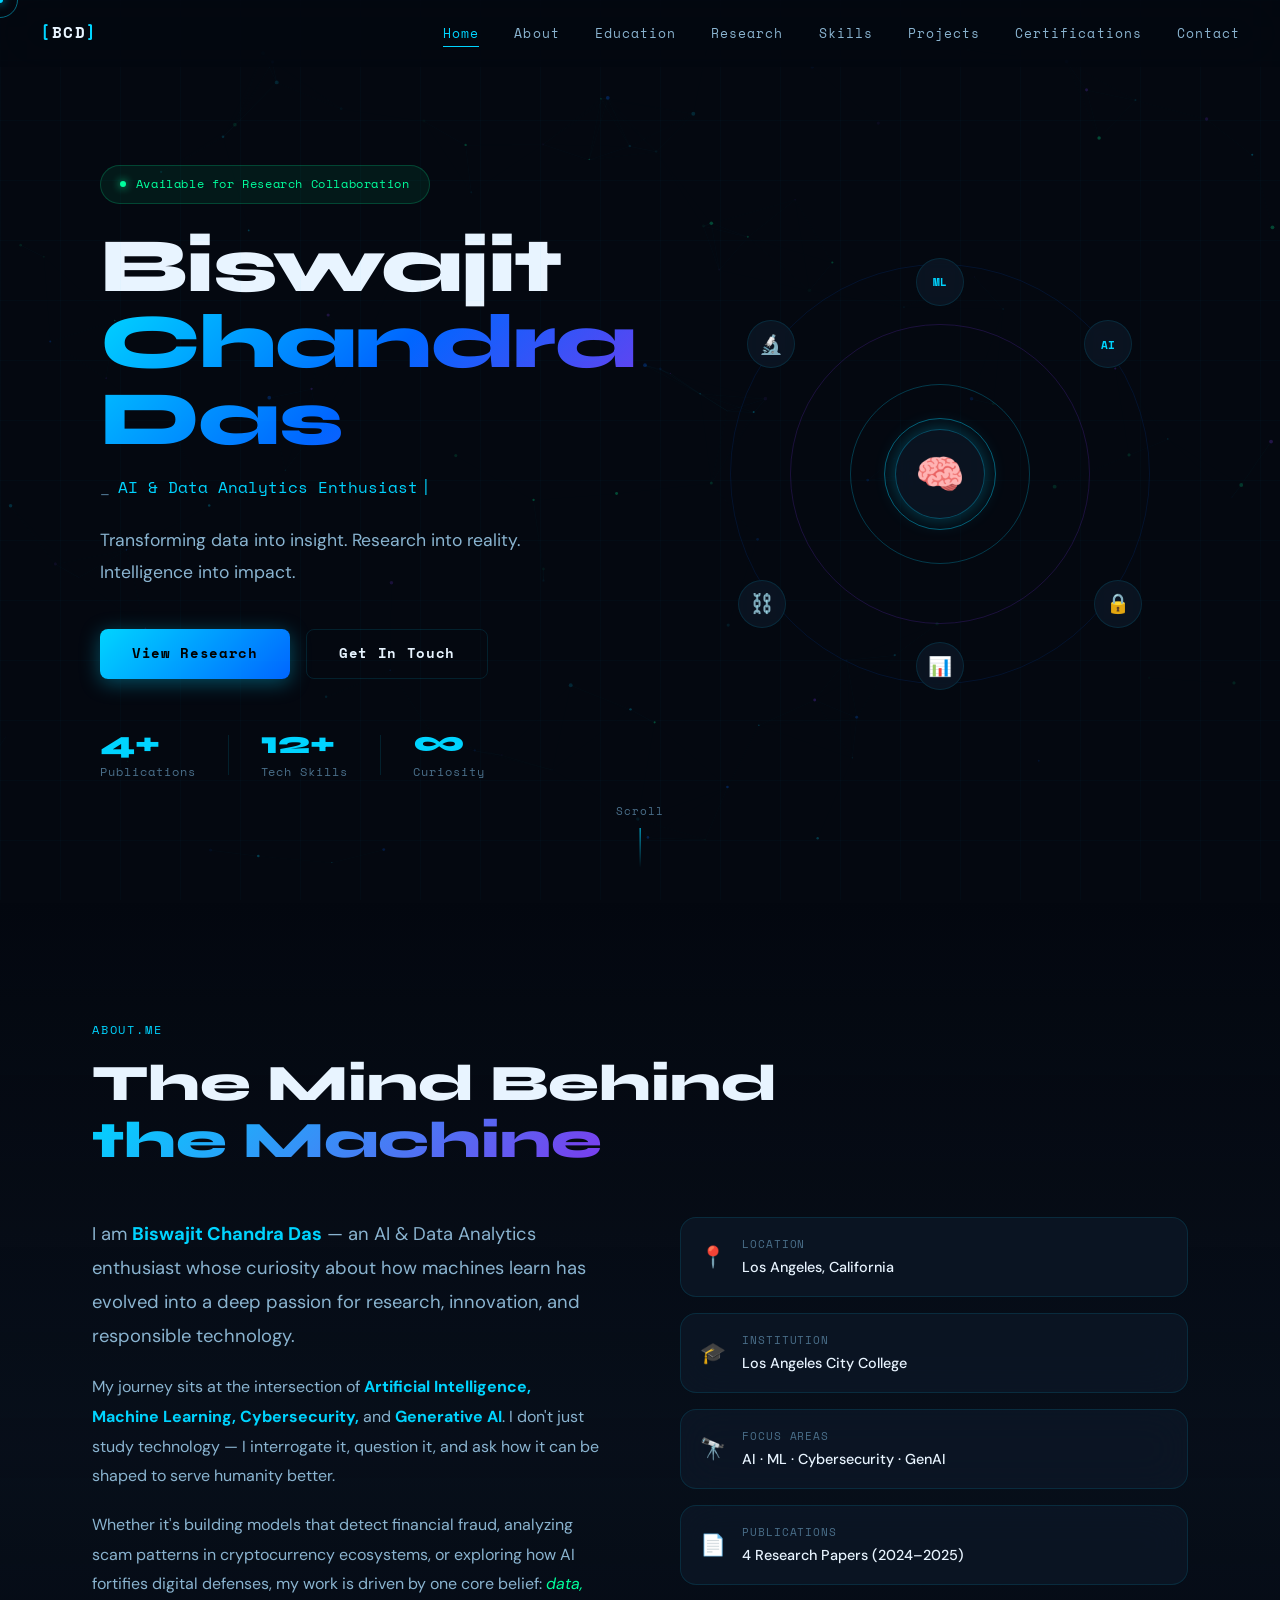
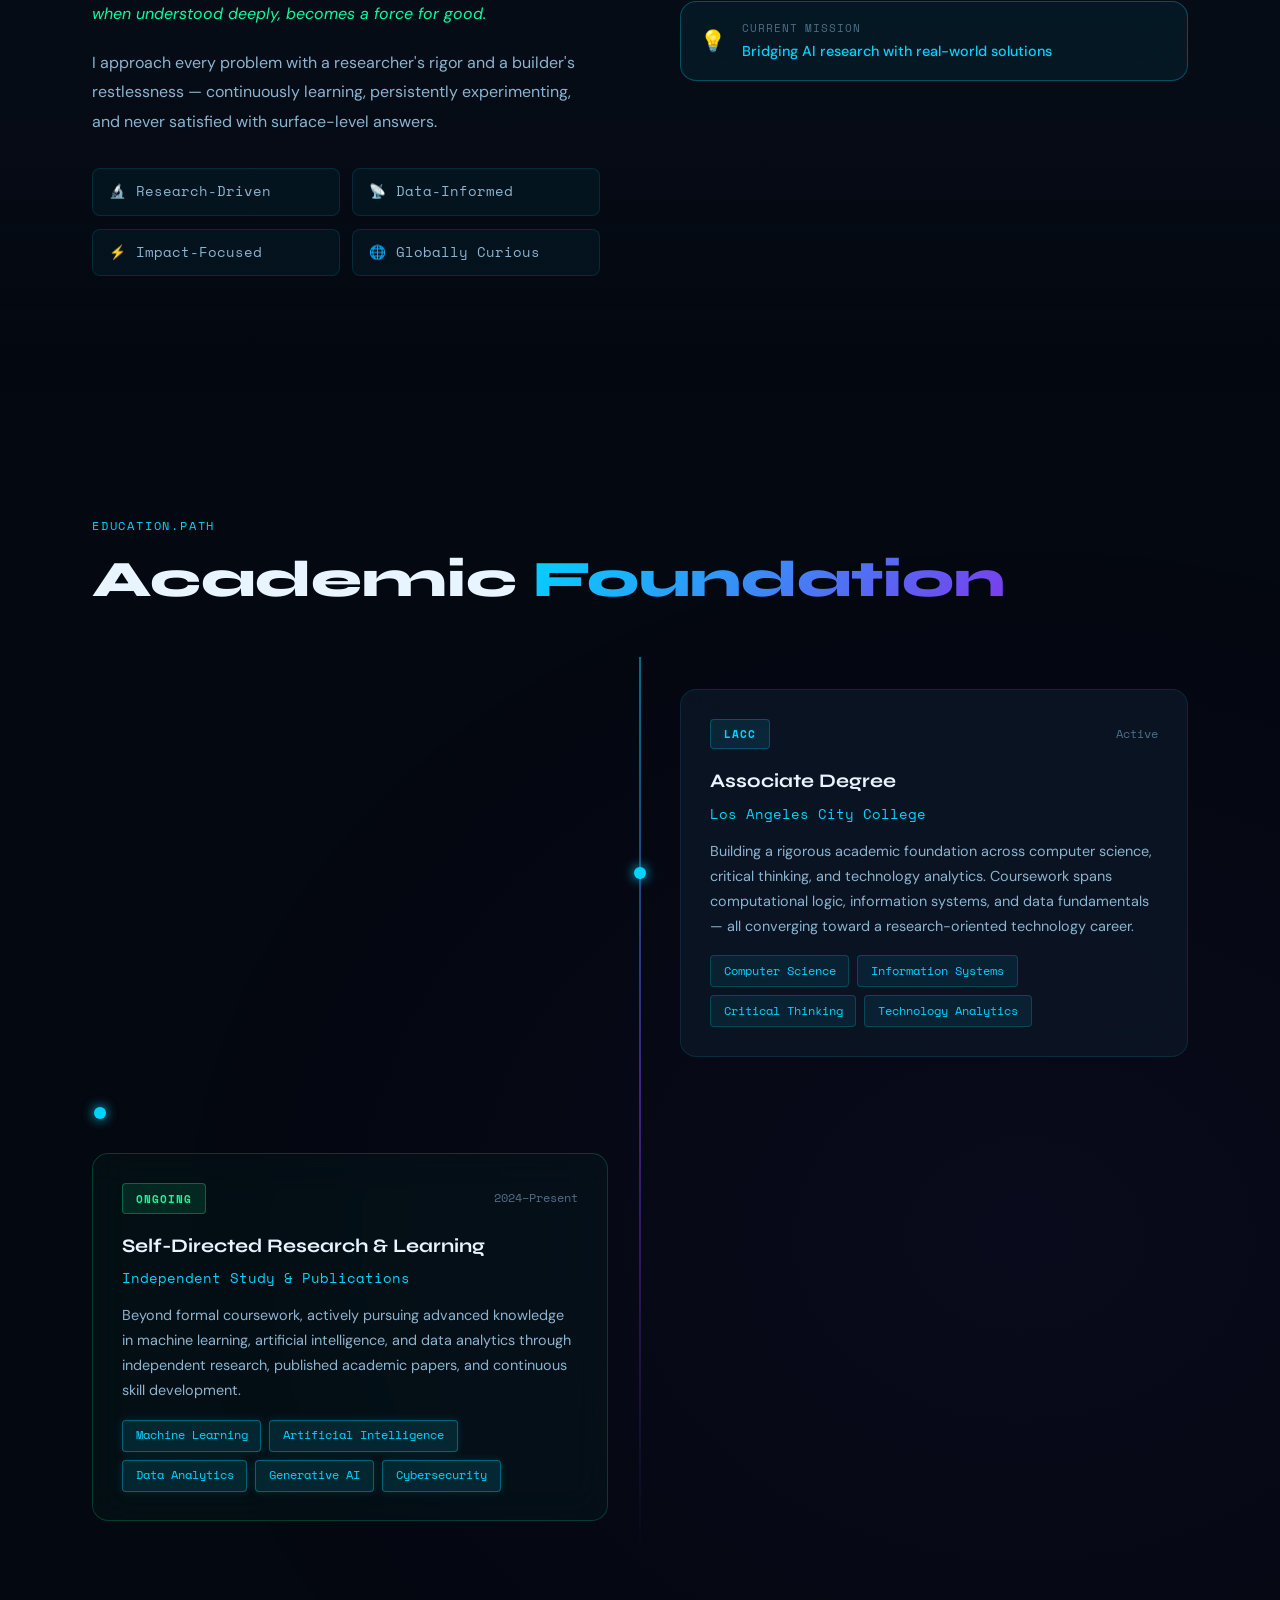
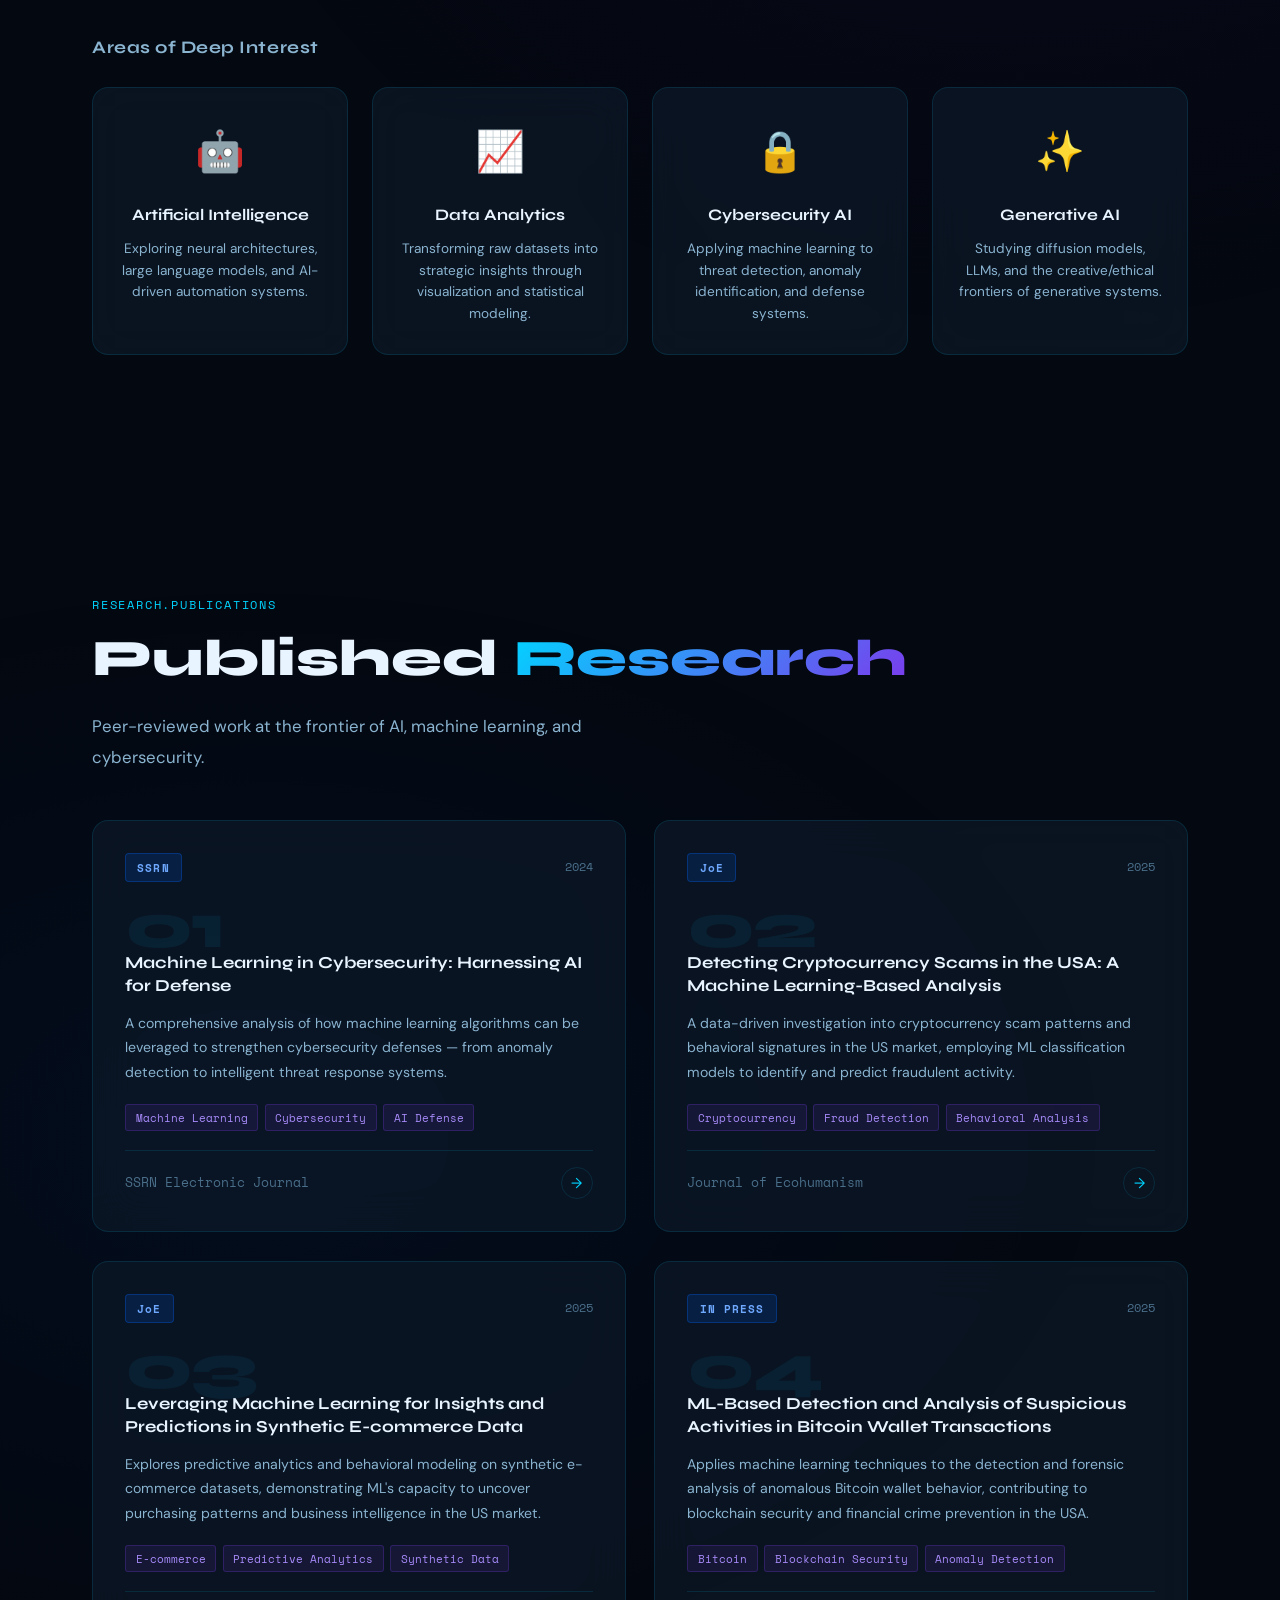
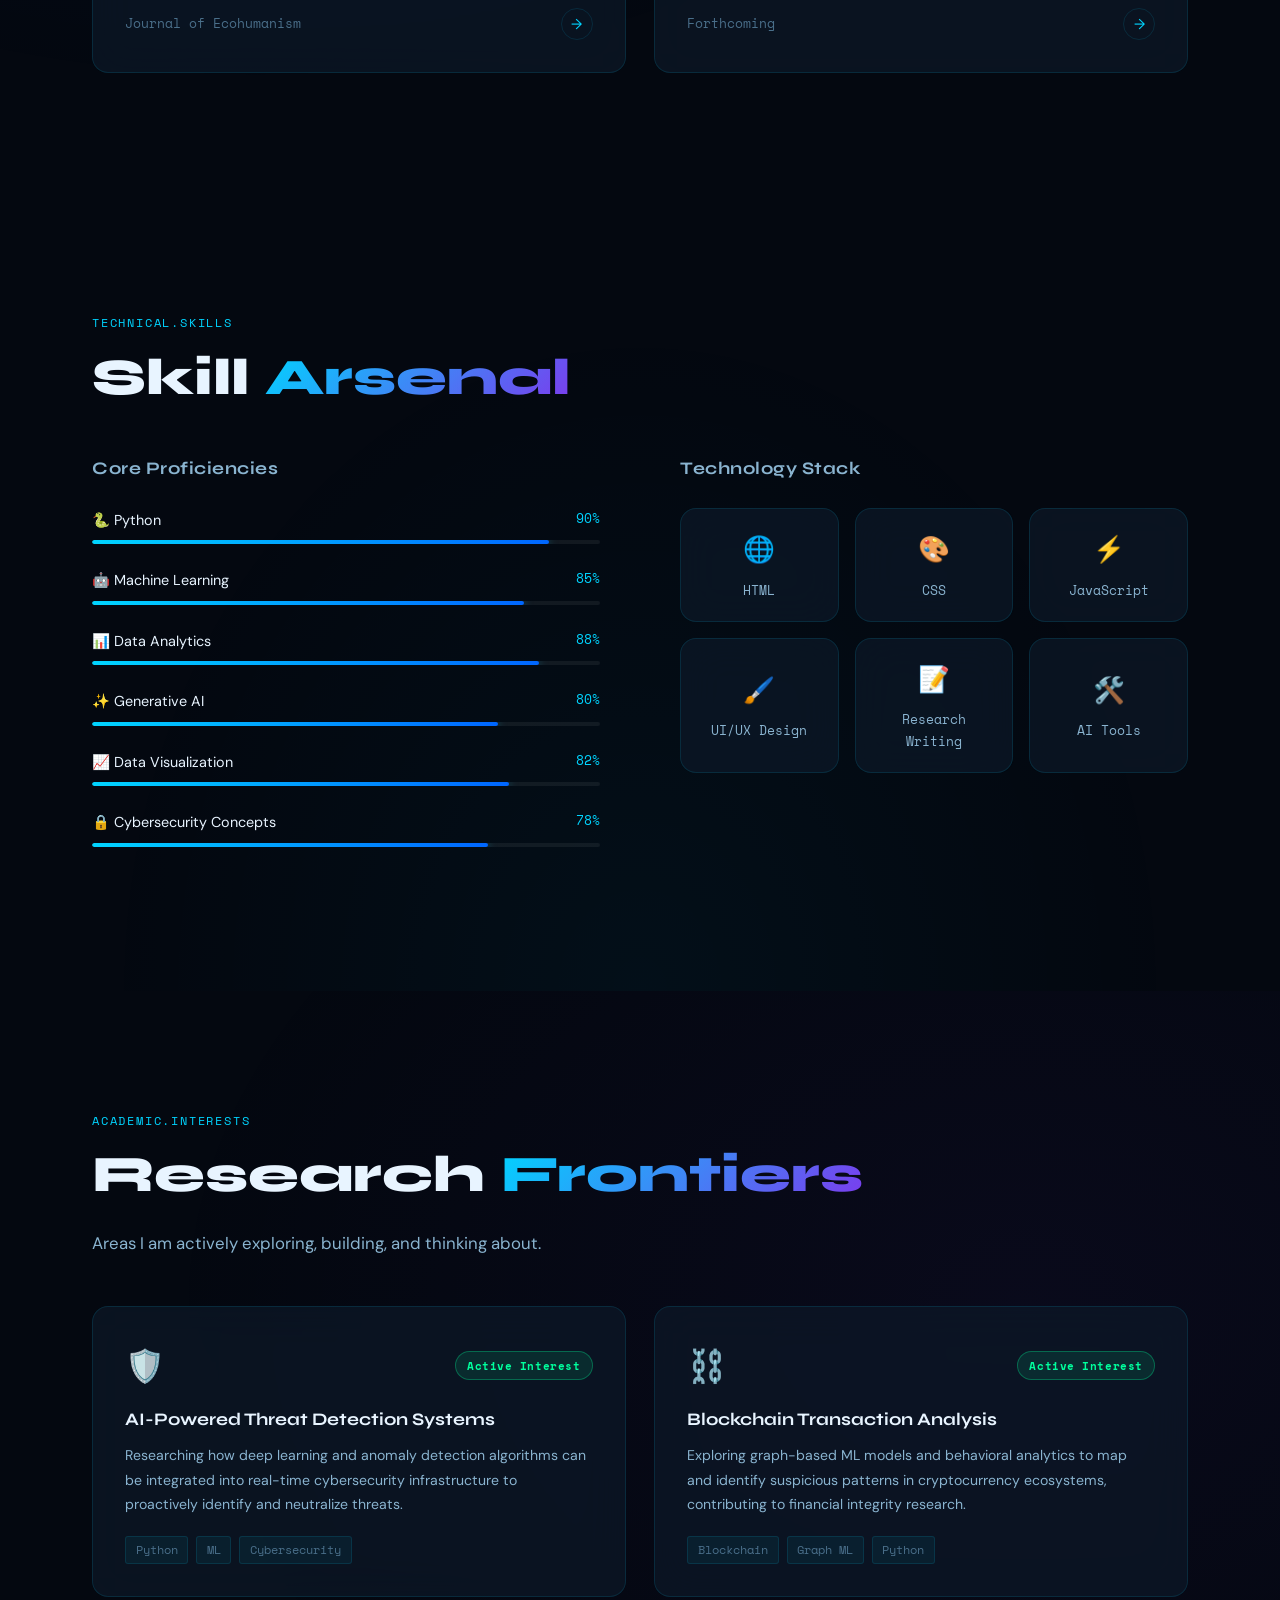
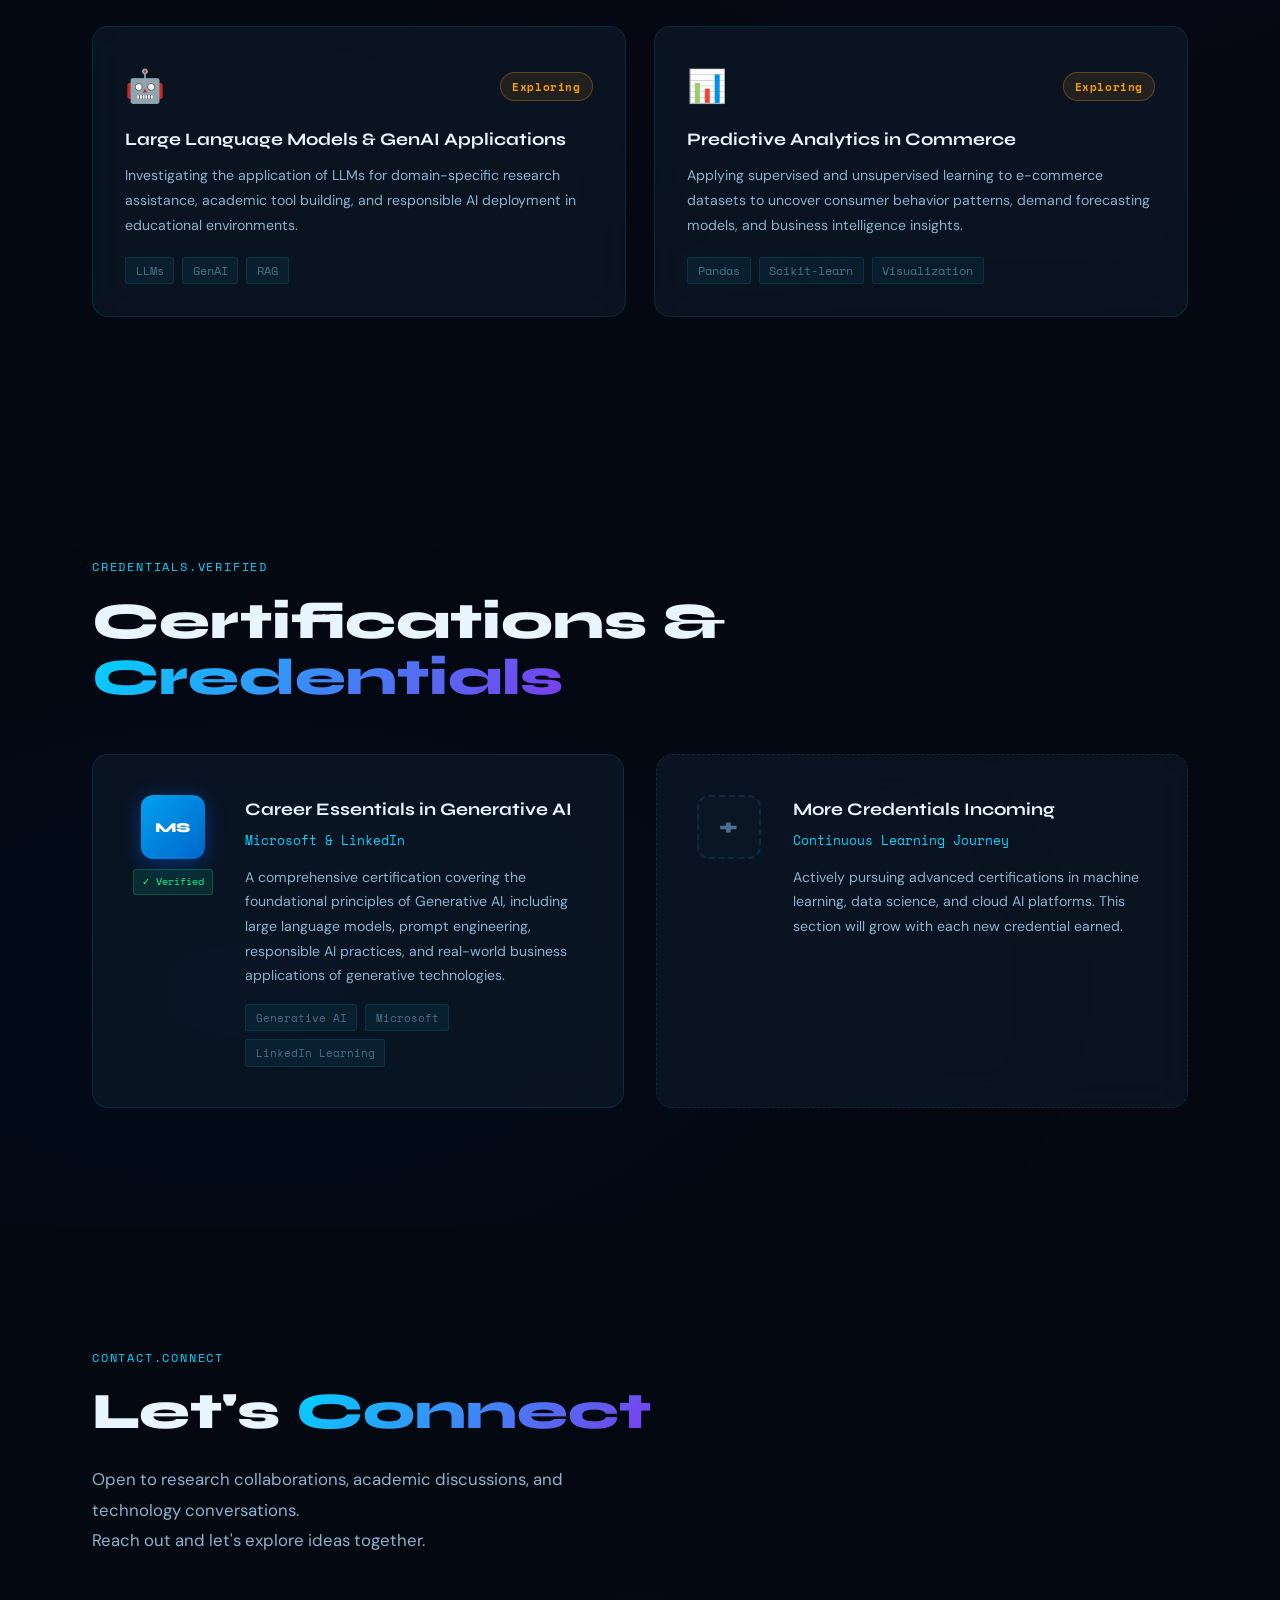
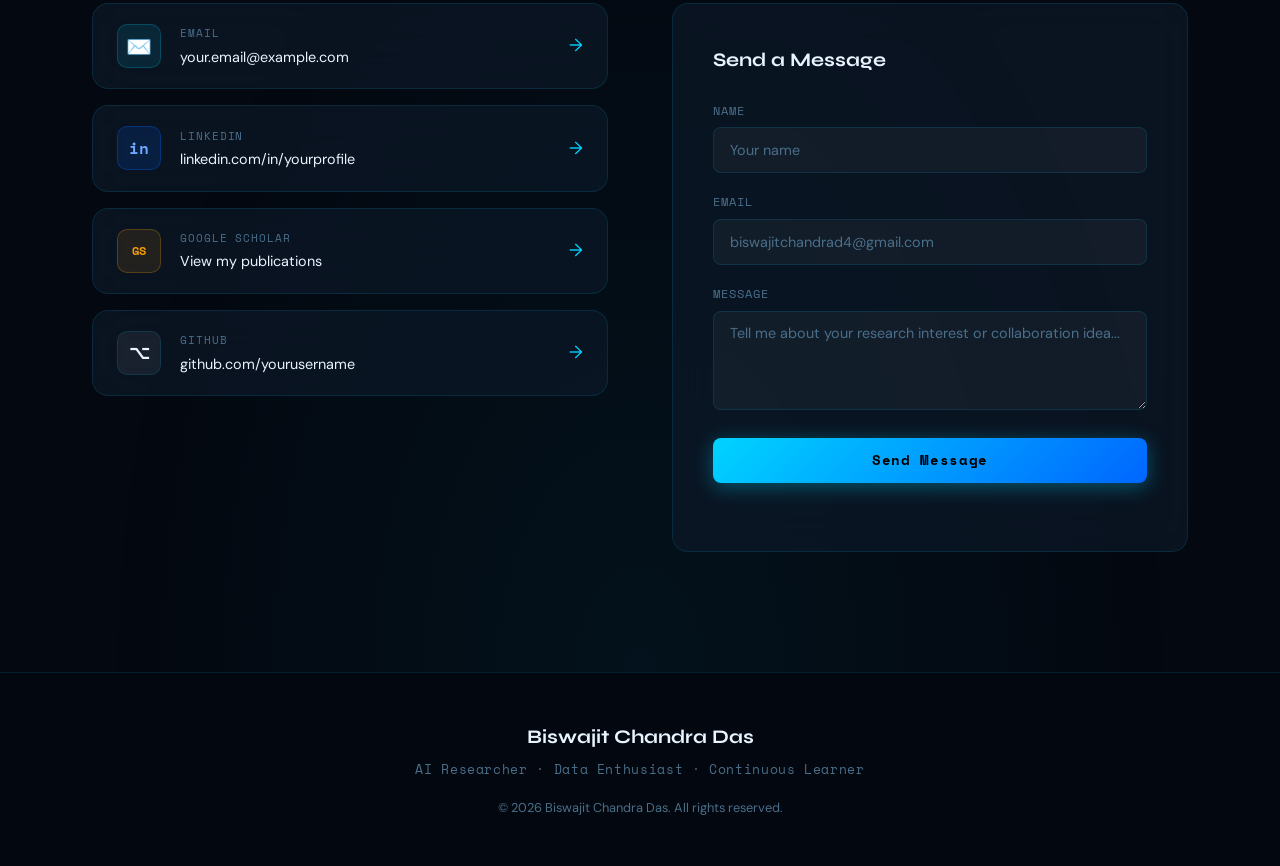
==== commit b02c2fd9: "Fix email placeholder in contact form" ====
--- a/index.html
+++ b/index.html
@@ -664,7 +664,7 @@
               </div>
               <div class="form-group">
                 <label for="contactEmail">Email</label>
-                <input type="email" id="contactEmail" placeholder="biswajitchandrad4@gmail.com.com" autocomplete="email" />
+                <input type="email" id="contactEmail" placeholder="biswajitchandrad4@gmail.com" autocomplete="email" />
               </div>
               <div class="form-group">
                 <label for="contactMsg">Message</label>
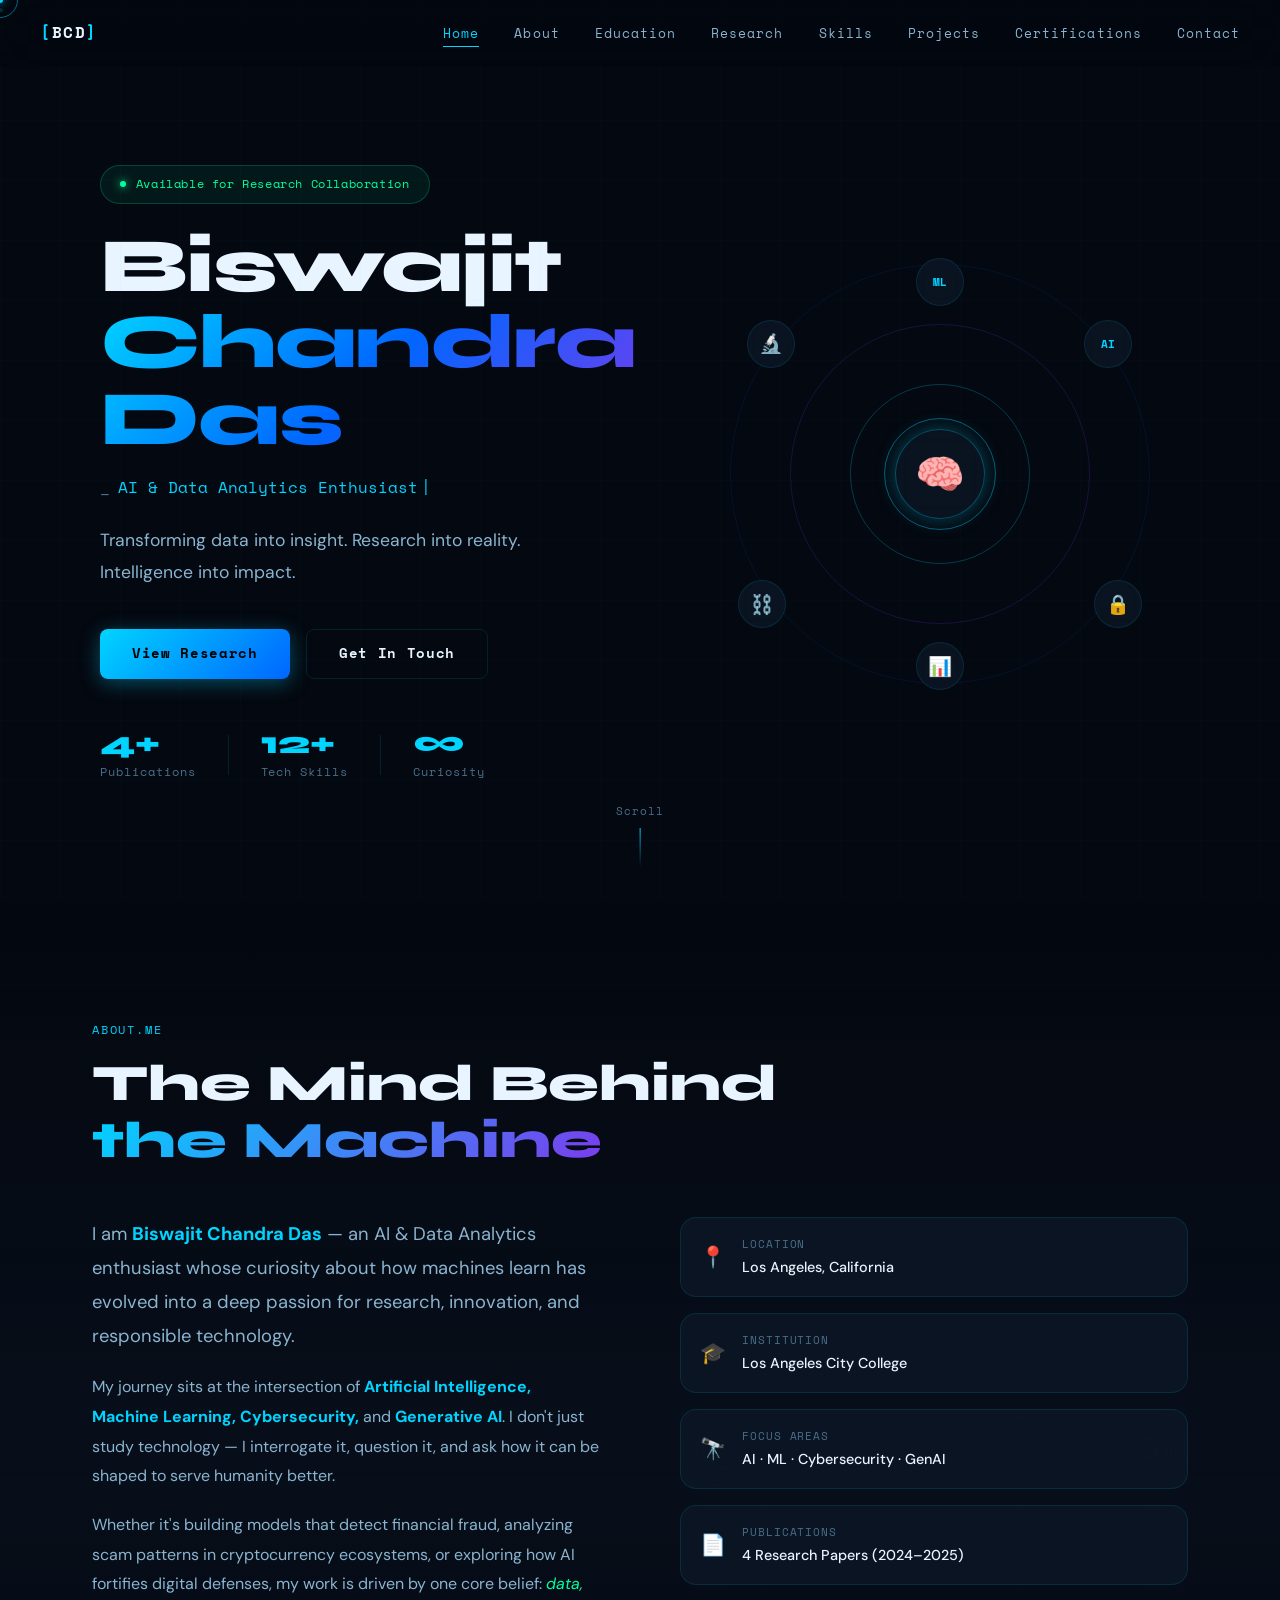
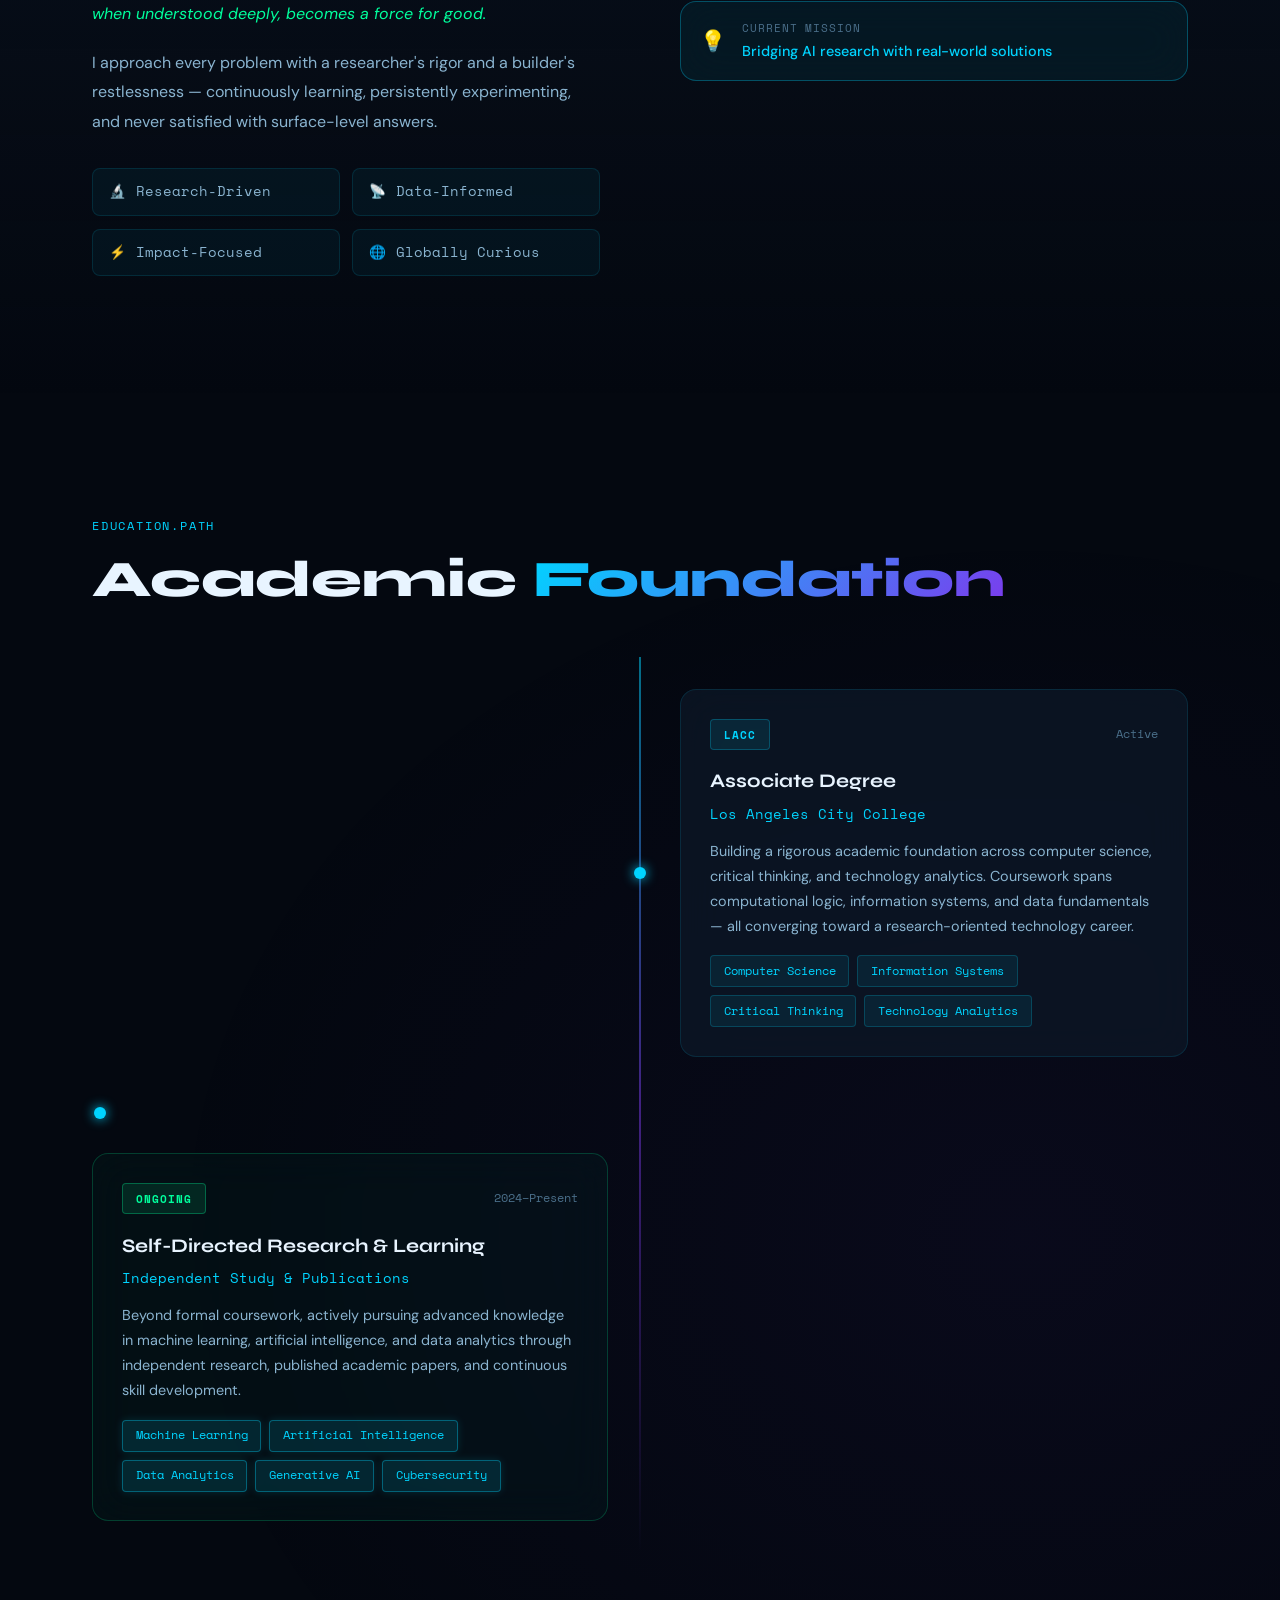
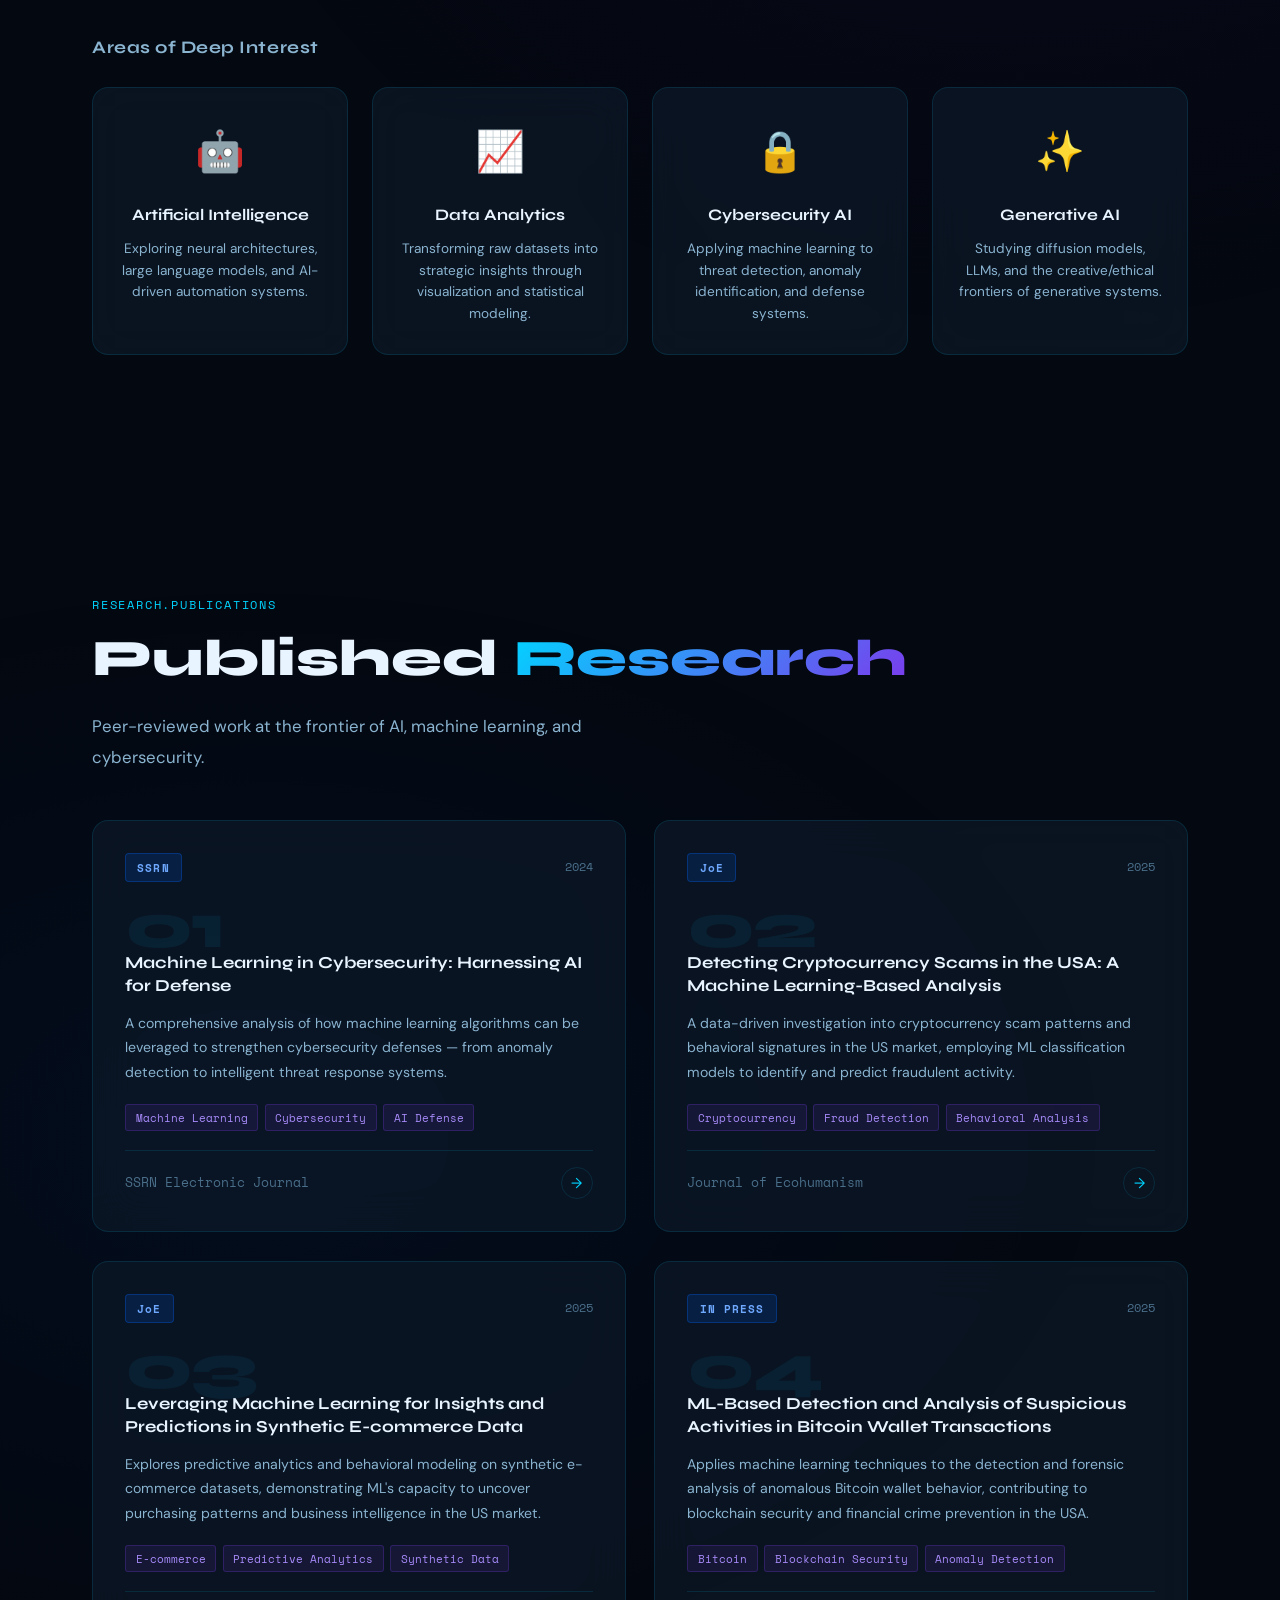
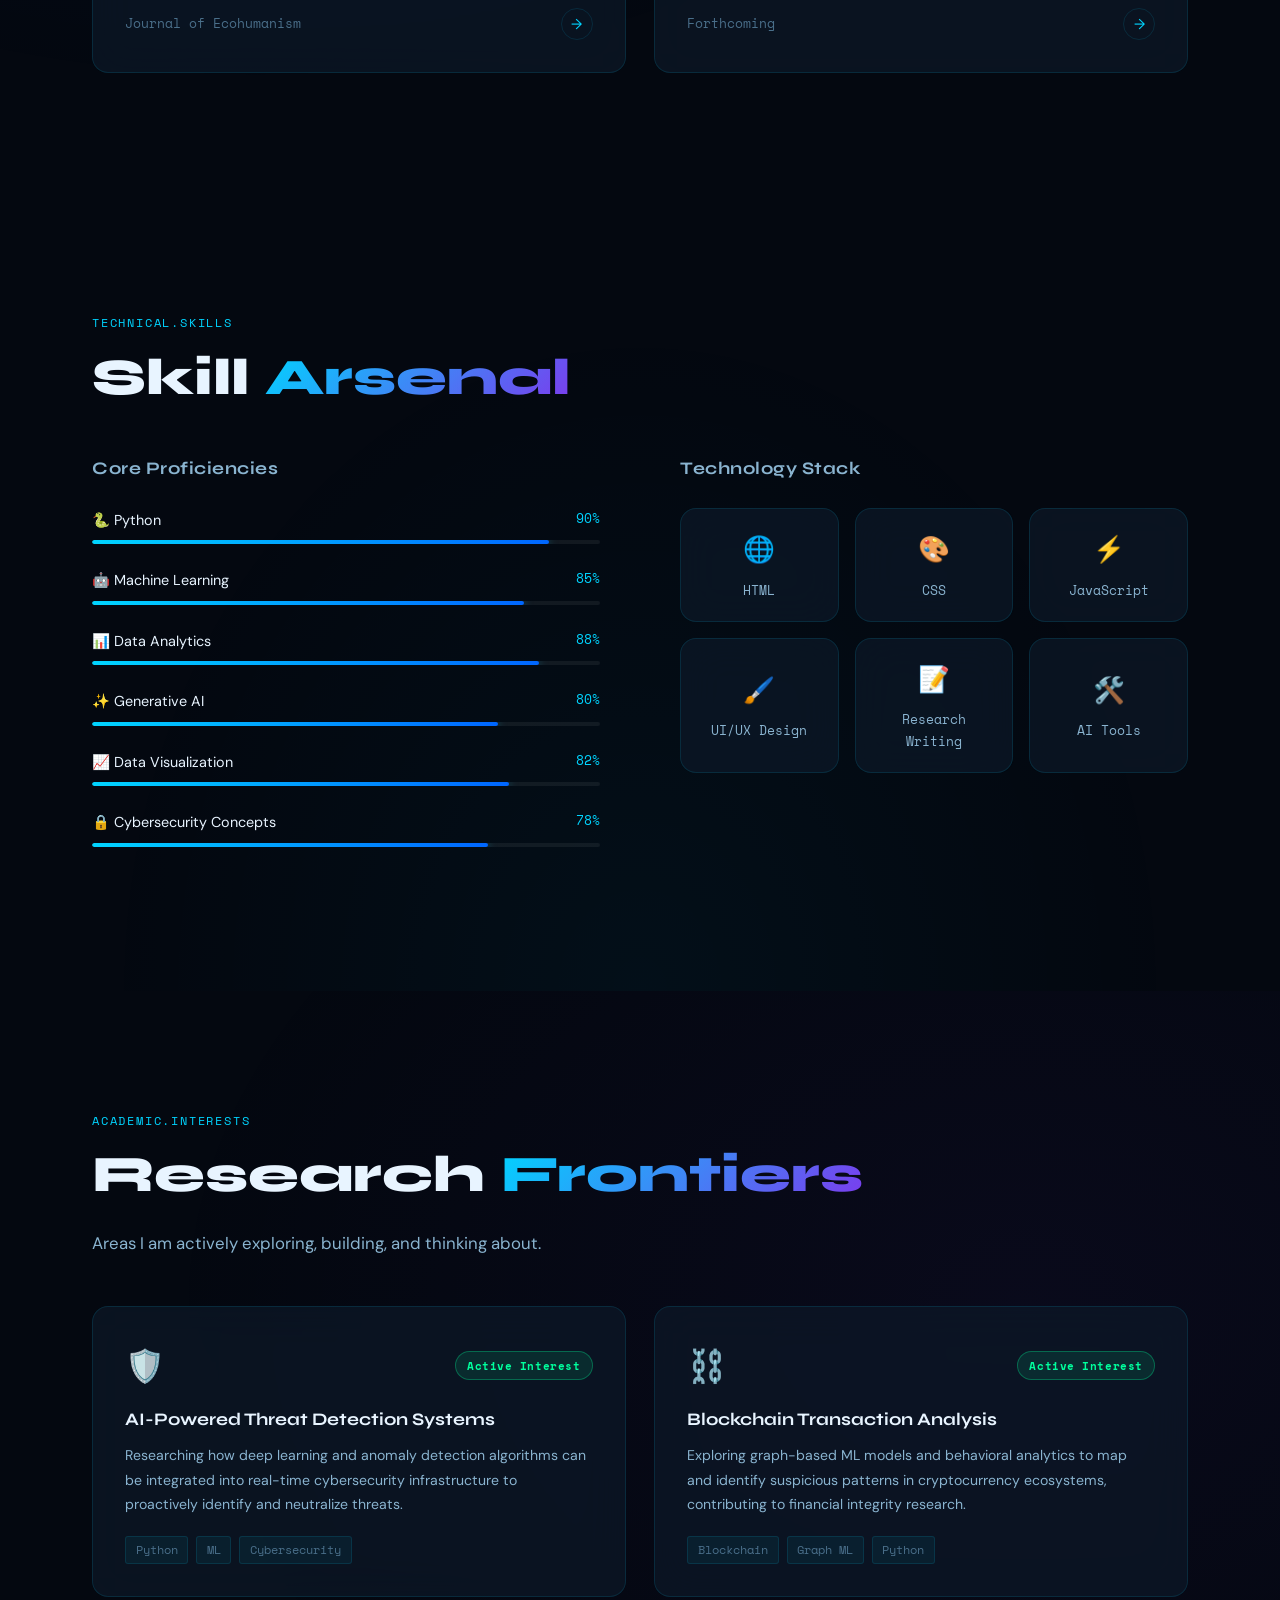
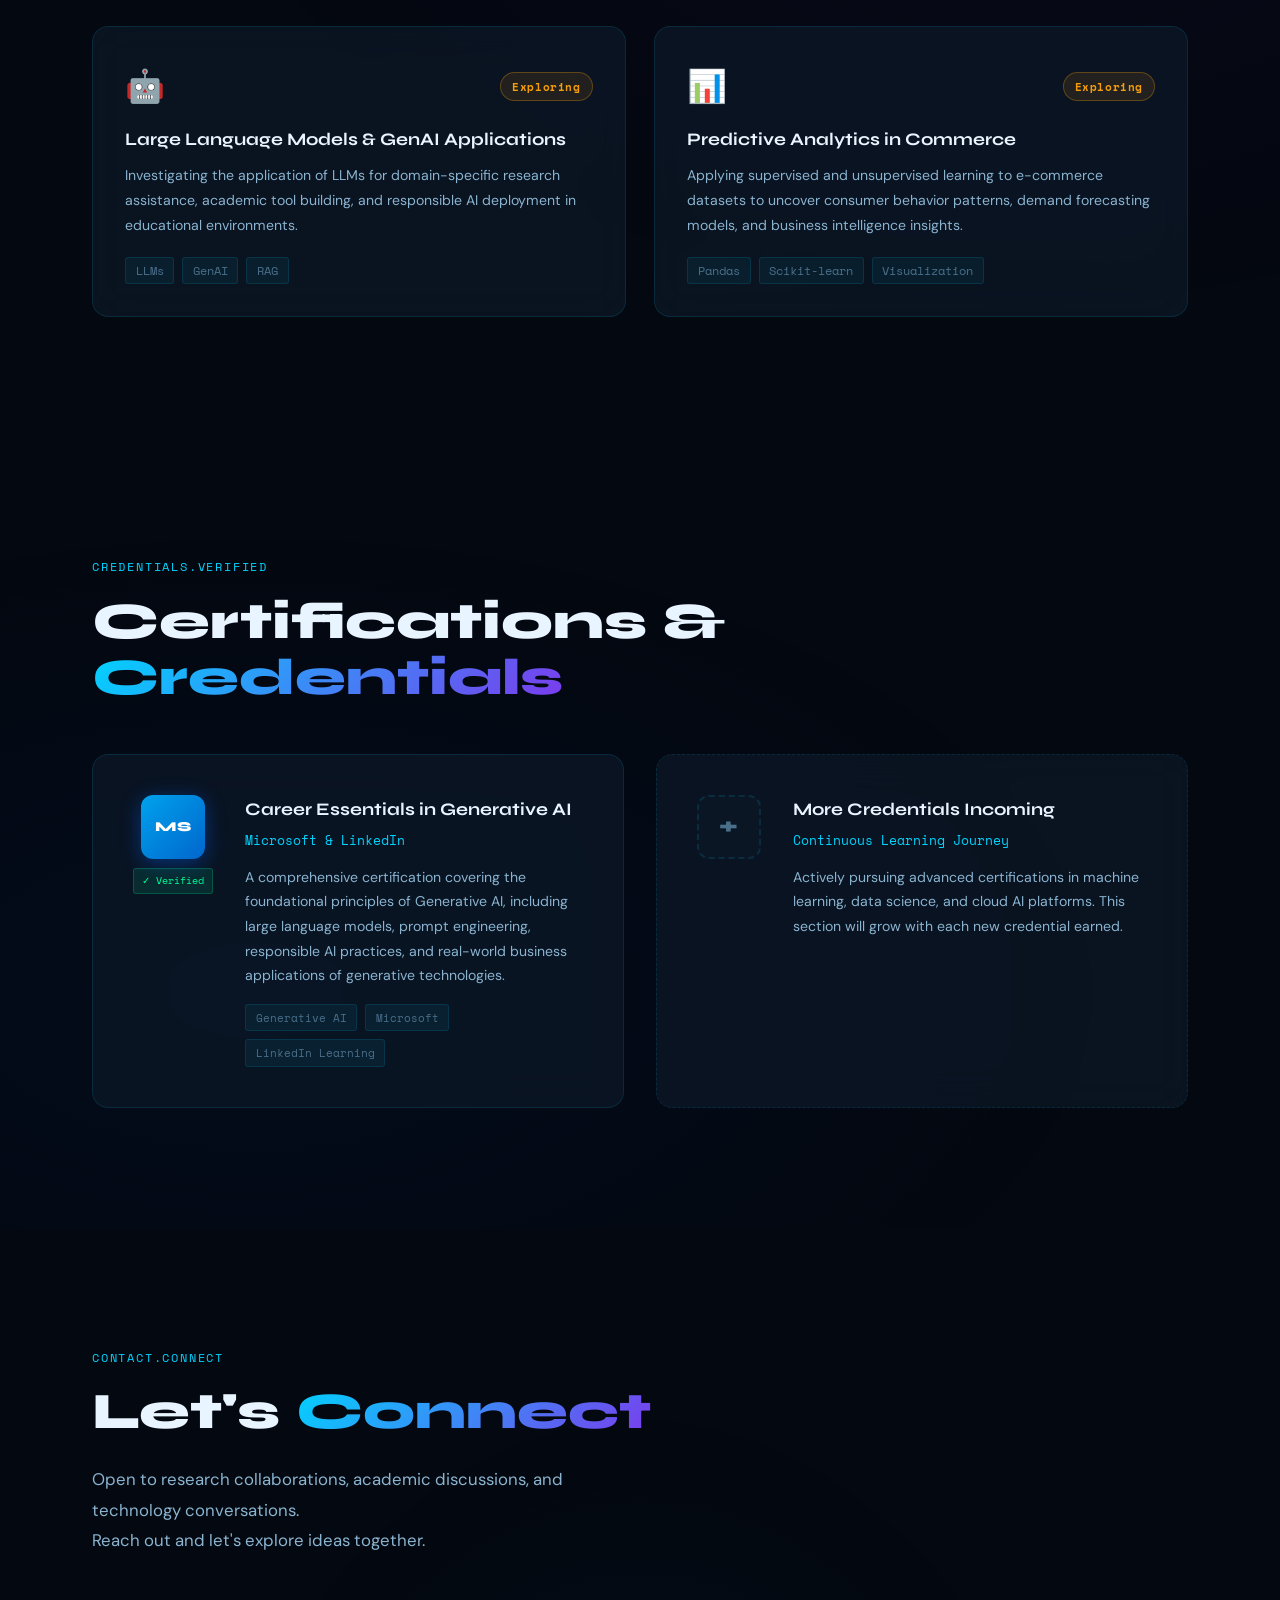
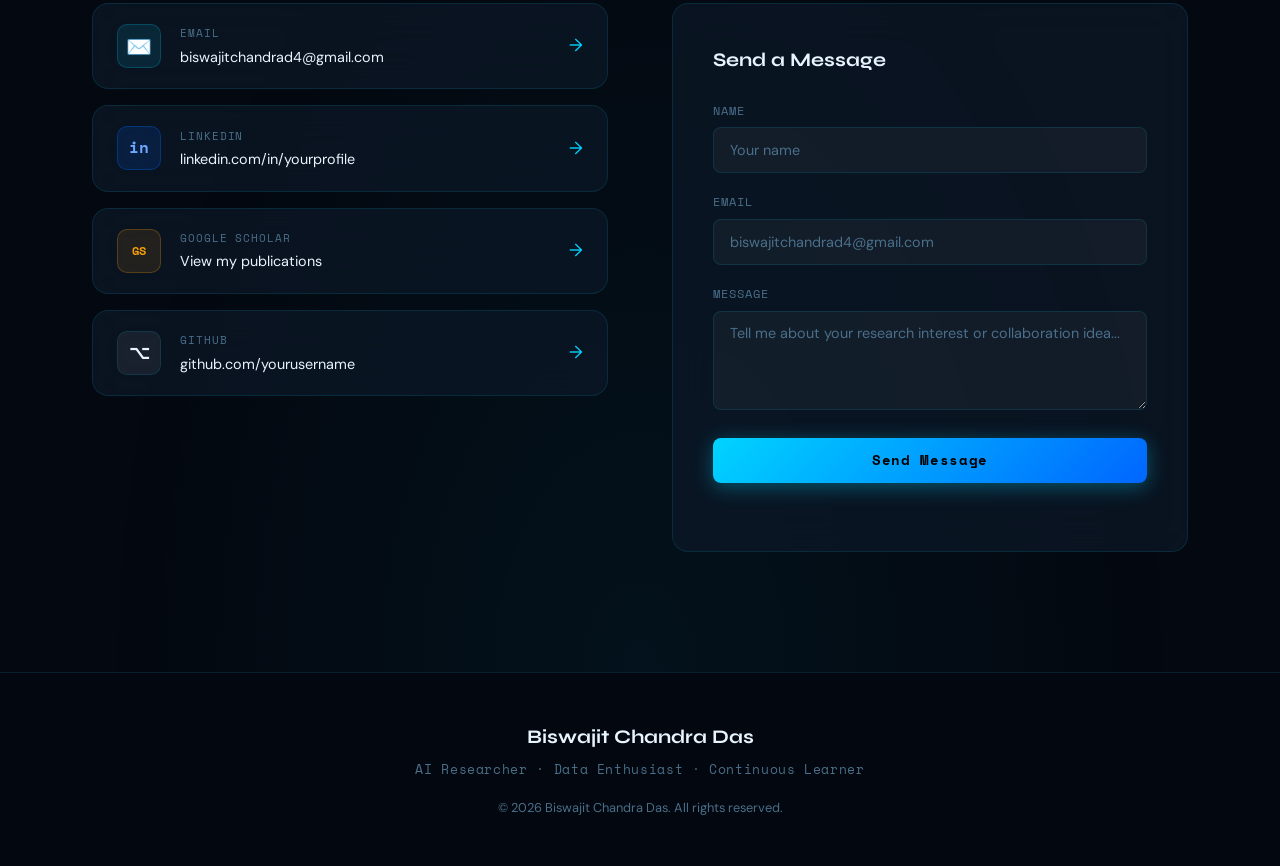
==== commit 5c13460d: "Update email contact in index.html" ====
--- a/index.html
+++ b/index.html
@@ -625,7 +625,7 @@
               <div class="contact-icon email-icon">✉️</div>
               <div class="contact-info">
                 <span class="contact-type">Email</span>
-                <span class="contact-handle">your.email@example.com</span>
+                <span class="contact-handle">biswajitchandrad4@gmail.com</span>
               </div>
               <span class="contact-arrow">→</span>
             </a>
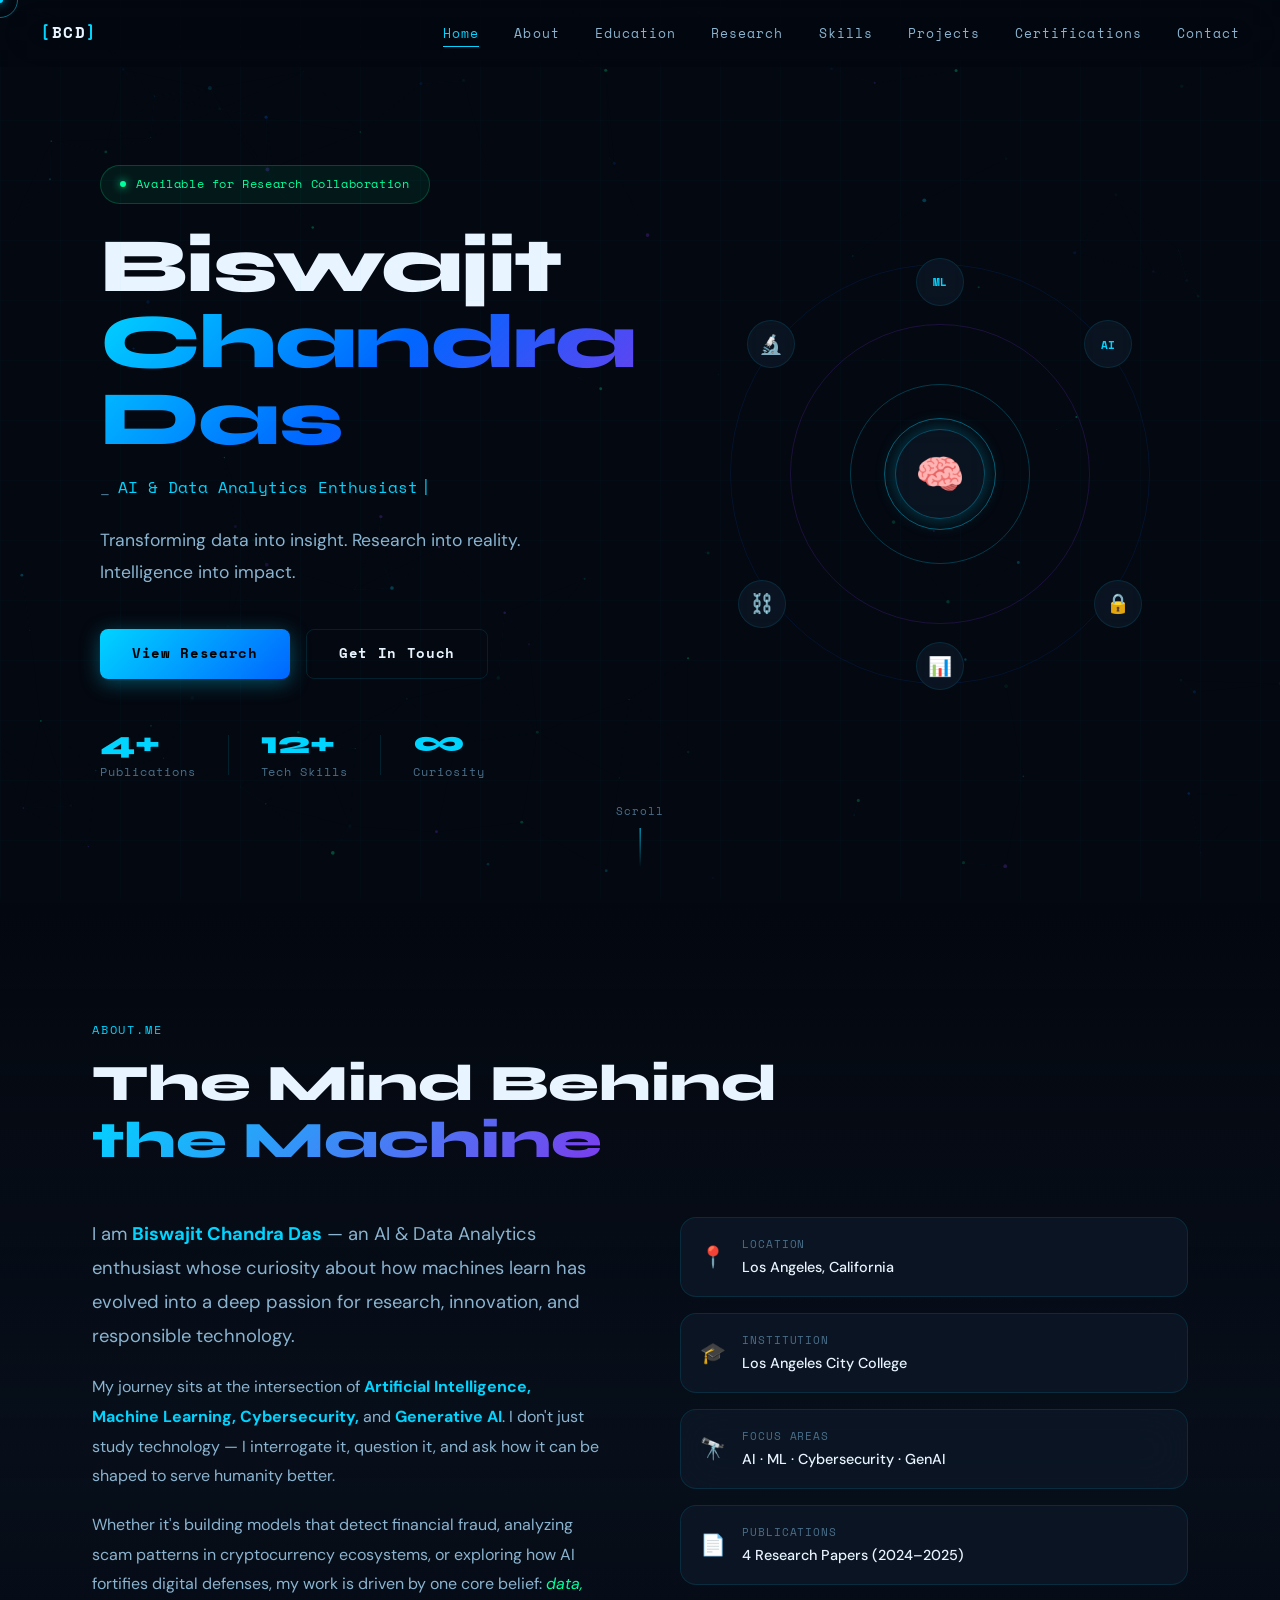
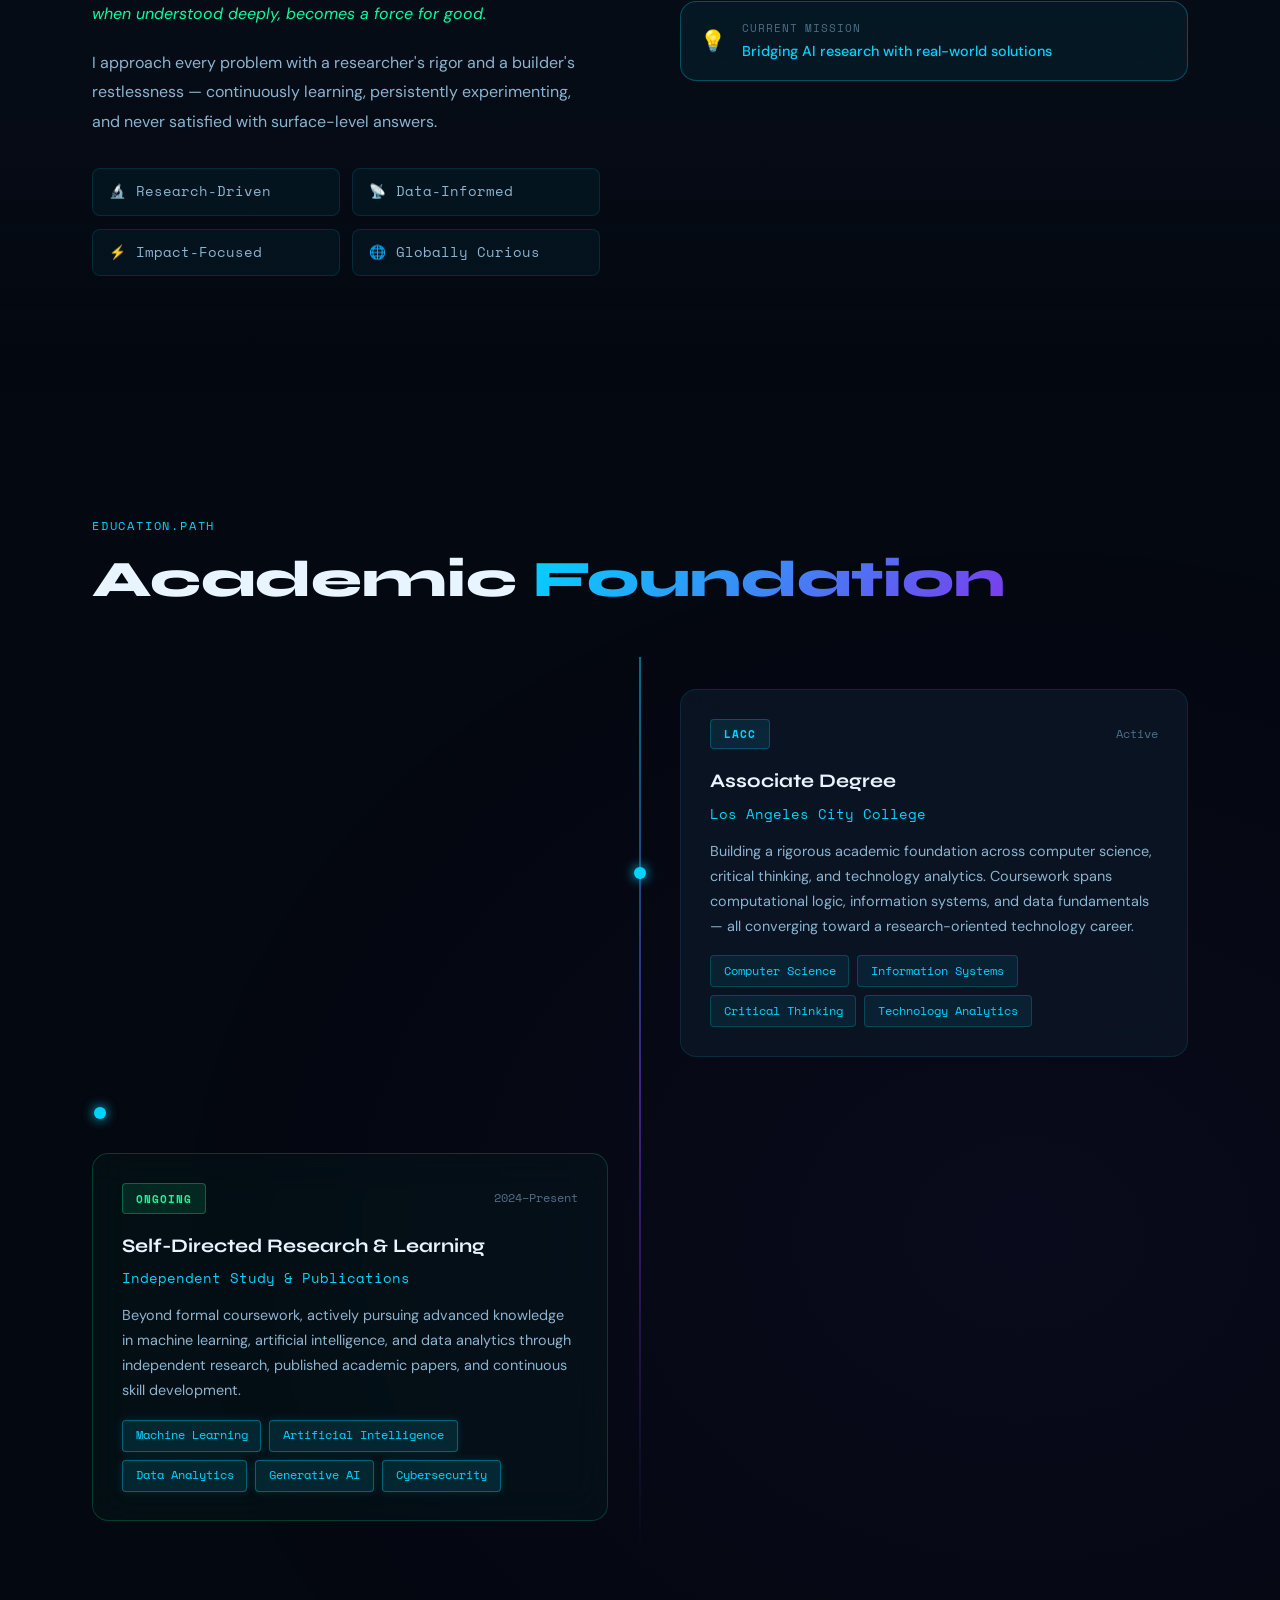
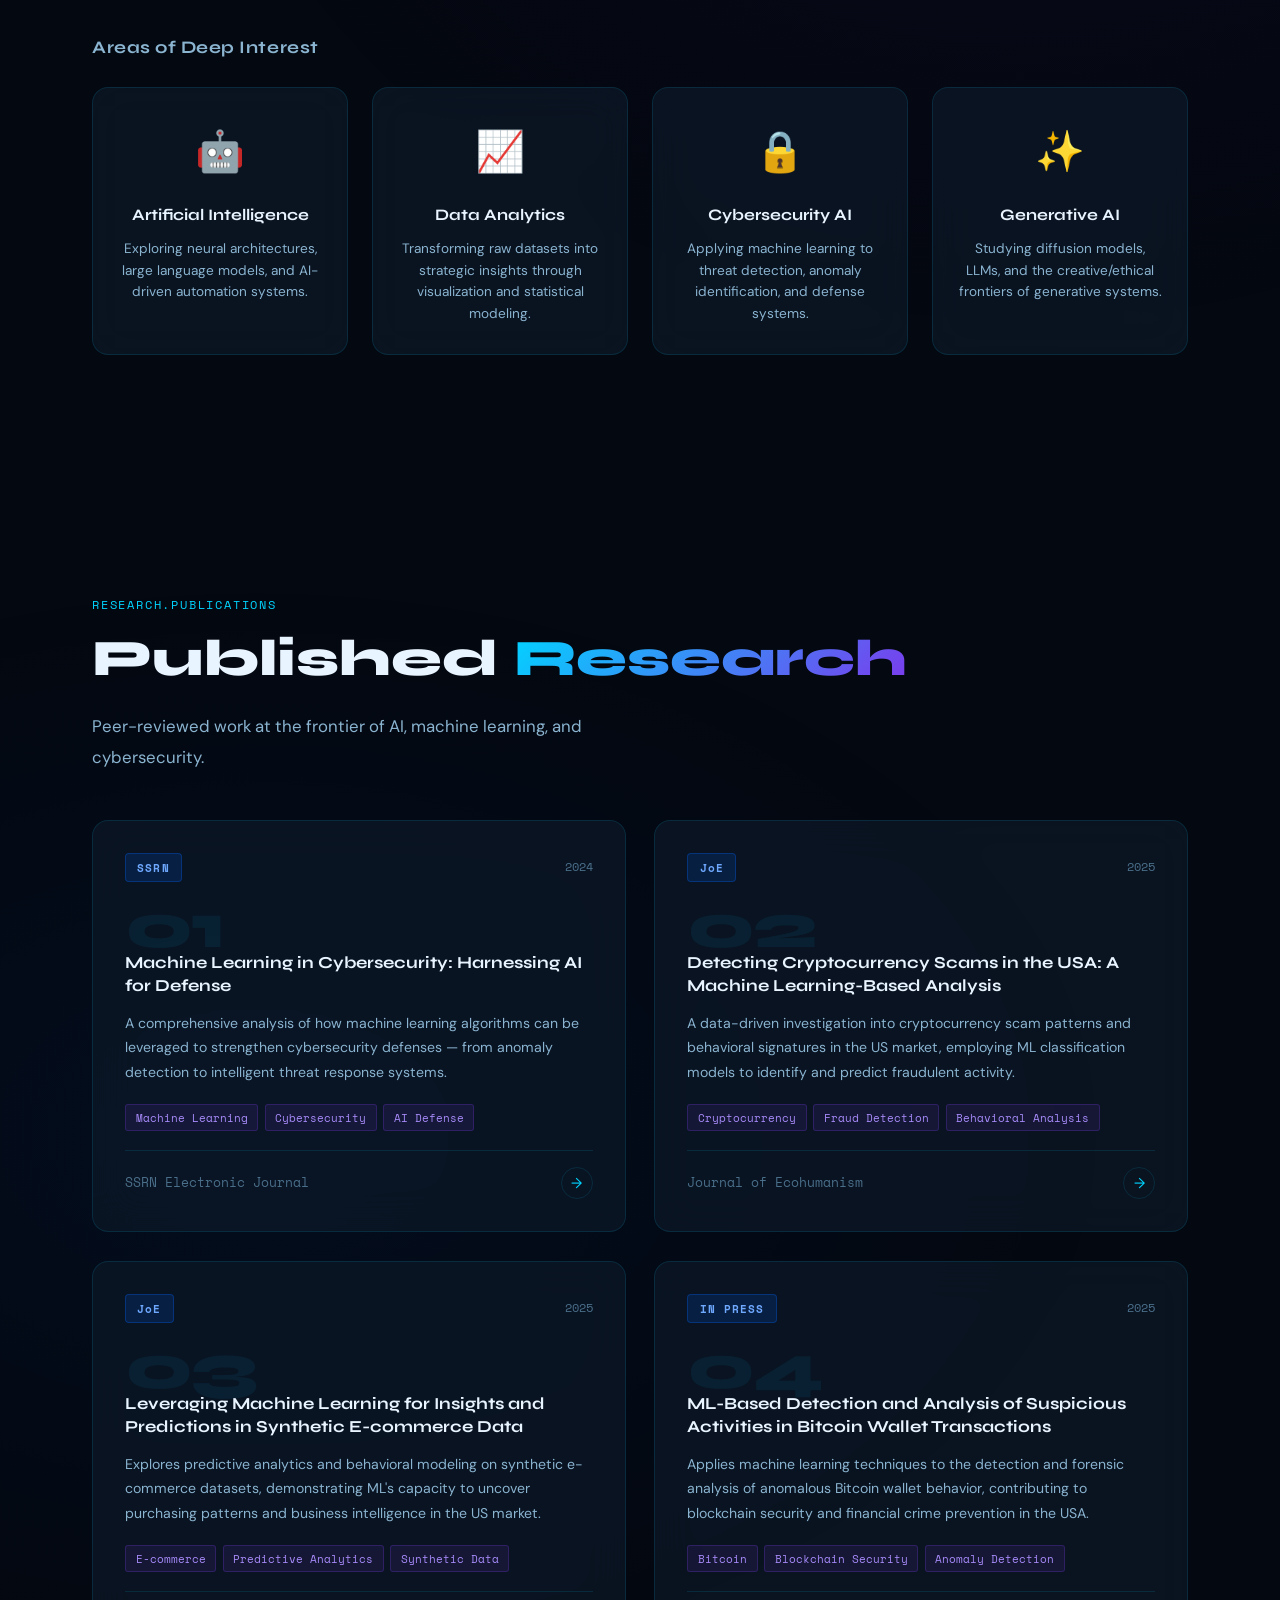
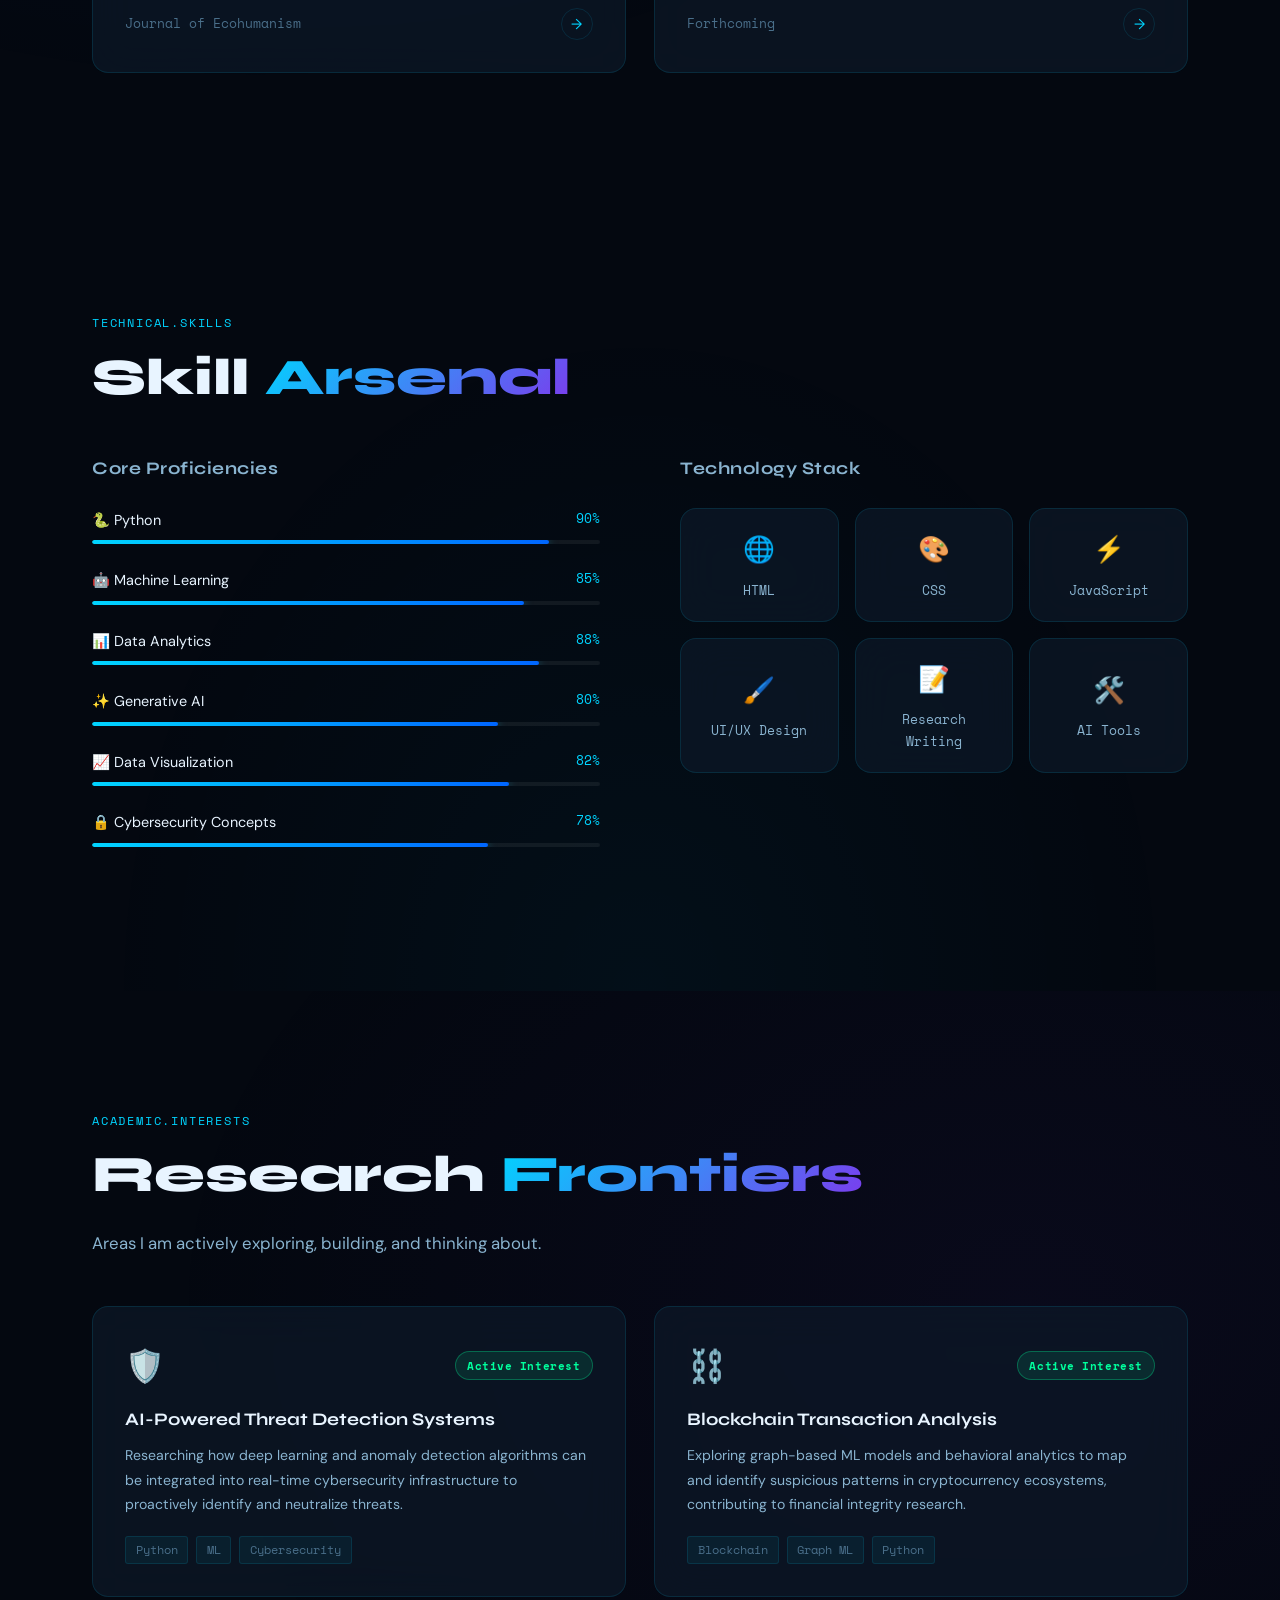
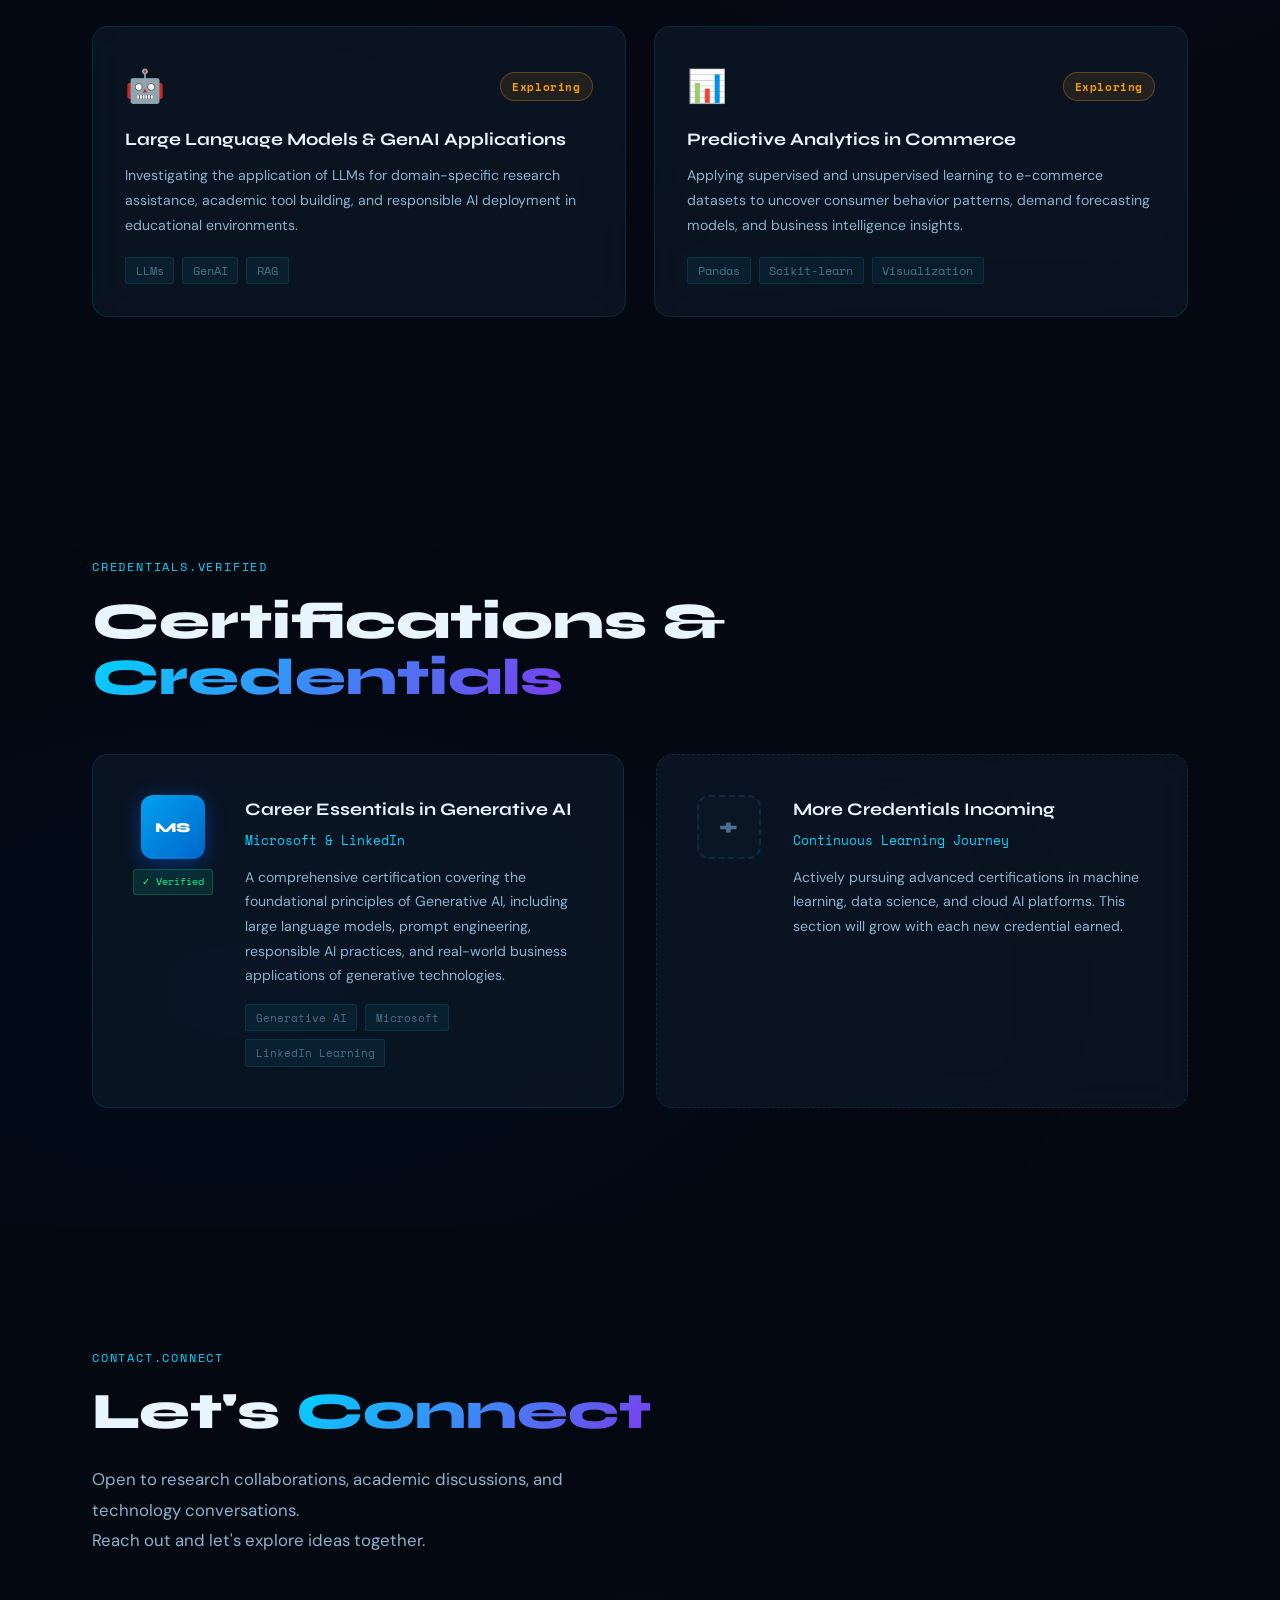
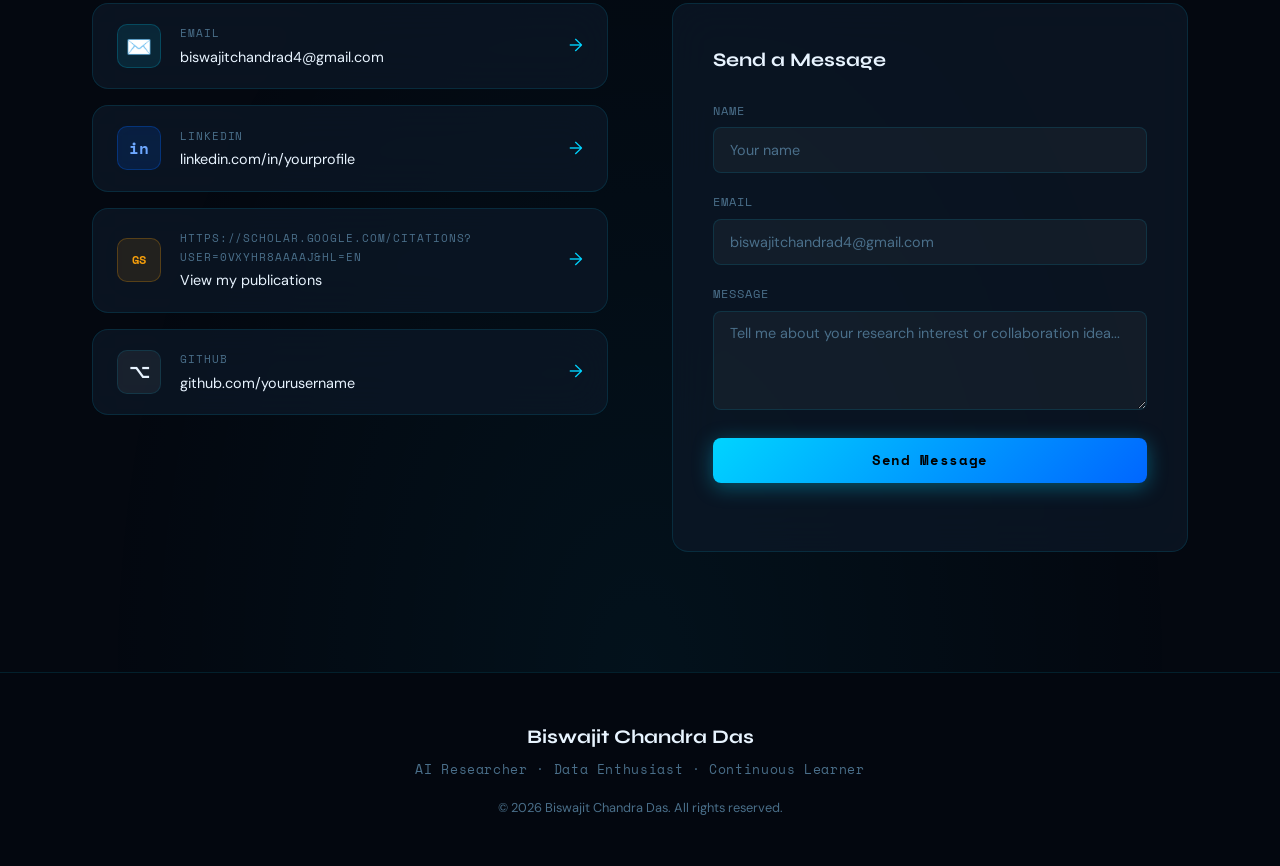
==== commit 6ebab8ea: "Update Google Scholar link in index.html" ====
--- a/index.html
+++ b/index.html
@@ -640,7 +640,7 @@
             <a href="https://scholar.google.com" target="_blank" rel="noopener noreferrer" class="contact-card glass-card" aria-label="Google Scholar">
               <div class="contact-icon gs-icon">GS</div>
               <div class="contact-info">
-                <span class="contact-type">Google Scholar</span>
+                <span class="contact-type">https://scholar.google.com/citations?user=0VxyHR8AAAAJ&hl=en</span>
                 <span class="contact-handle">View my publications</span>
               </div>
               <span class="contact-arrow">→</span>
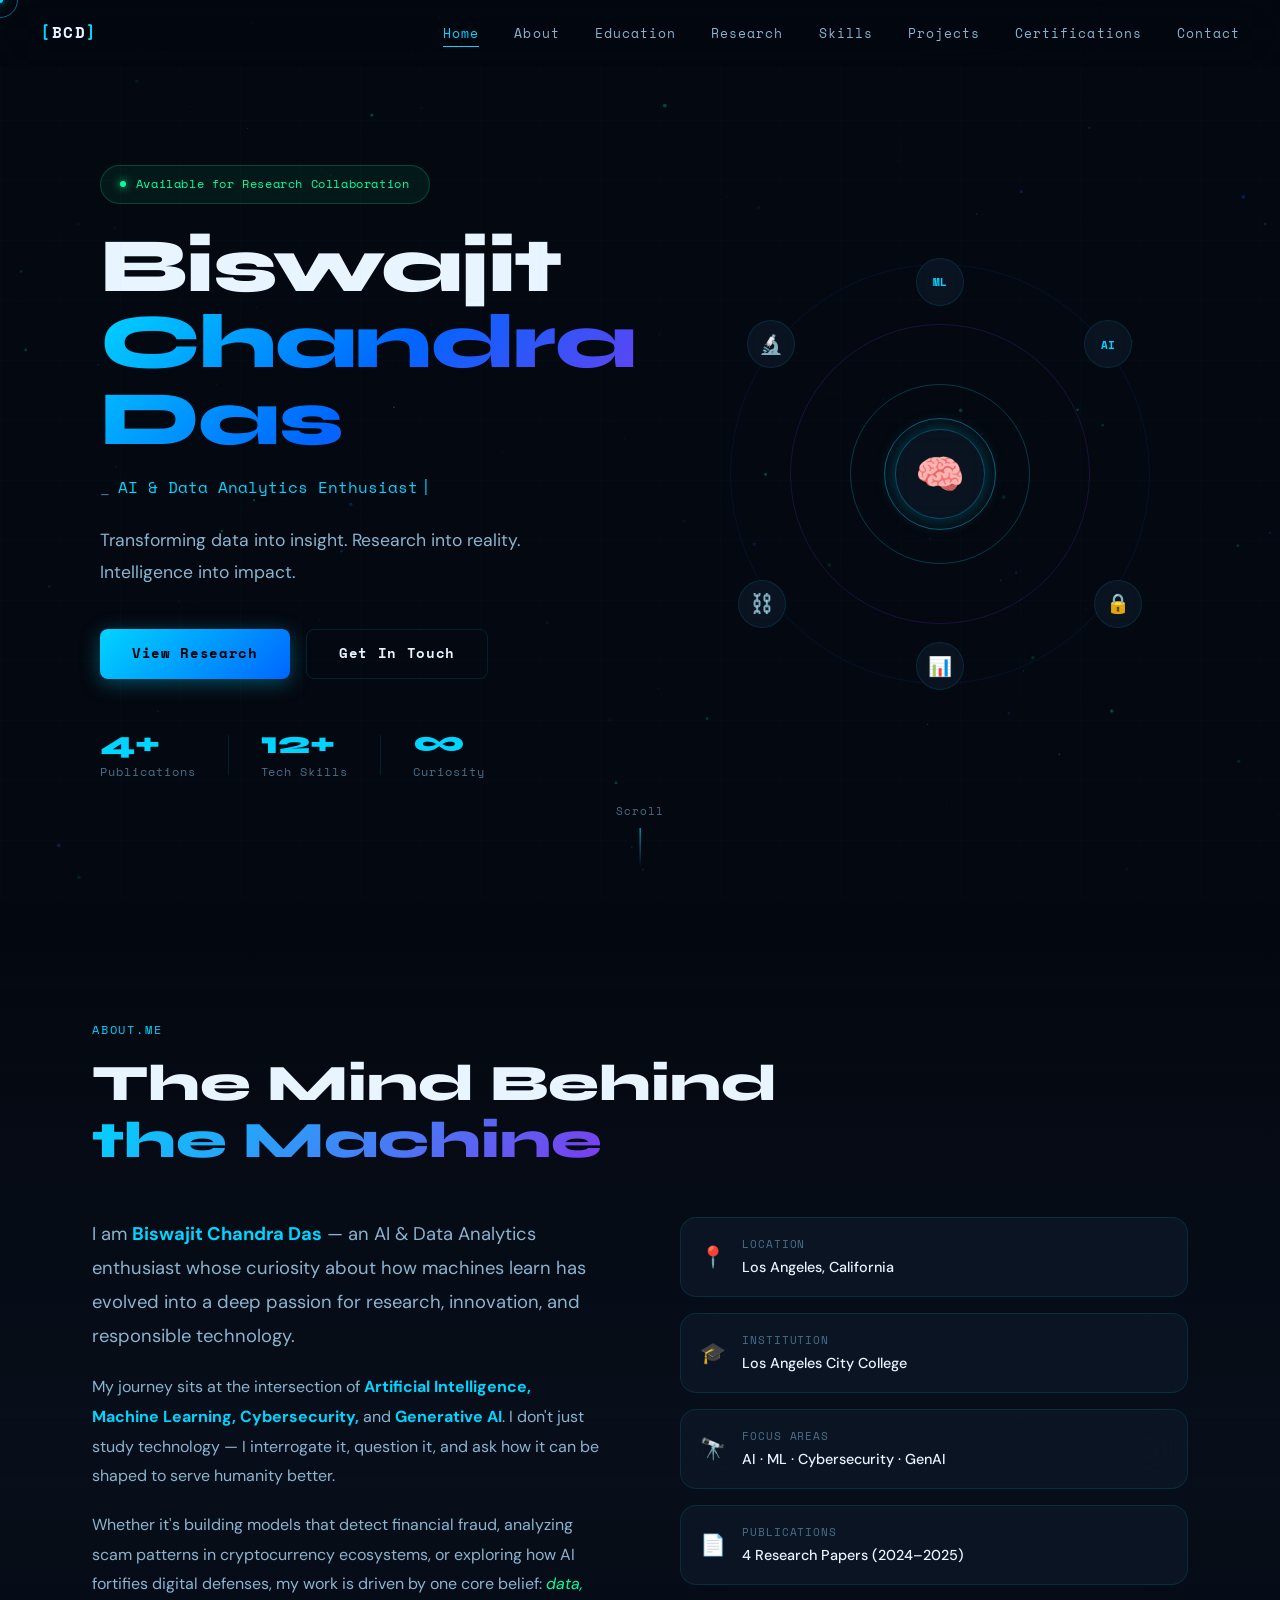
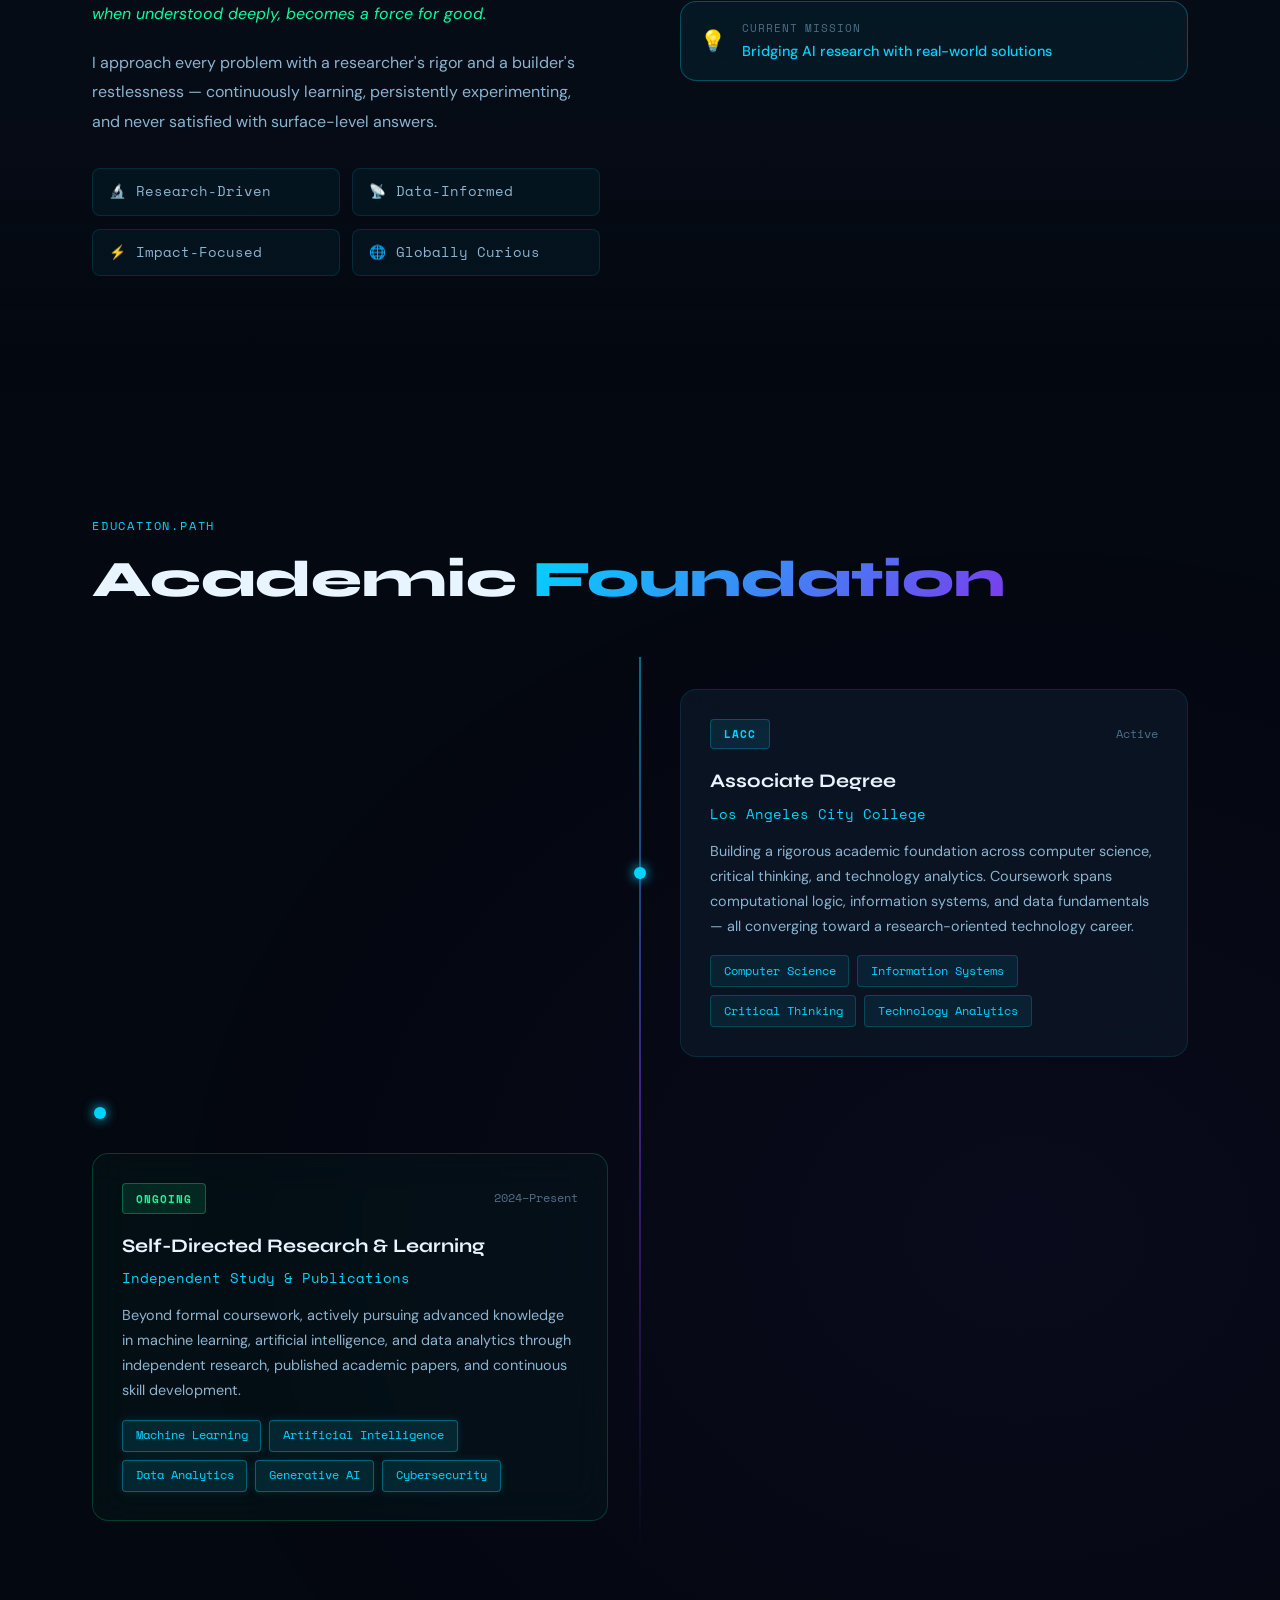
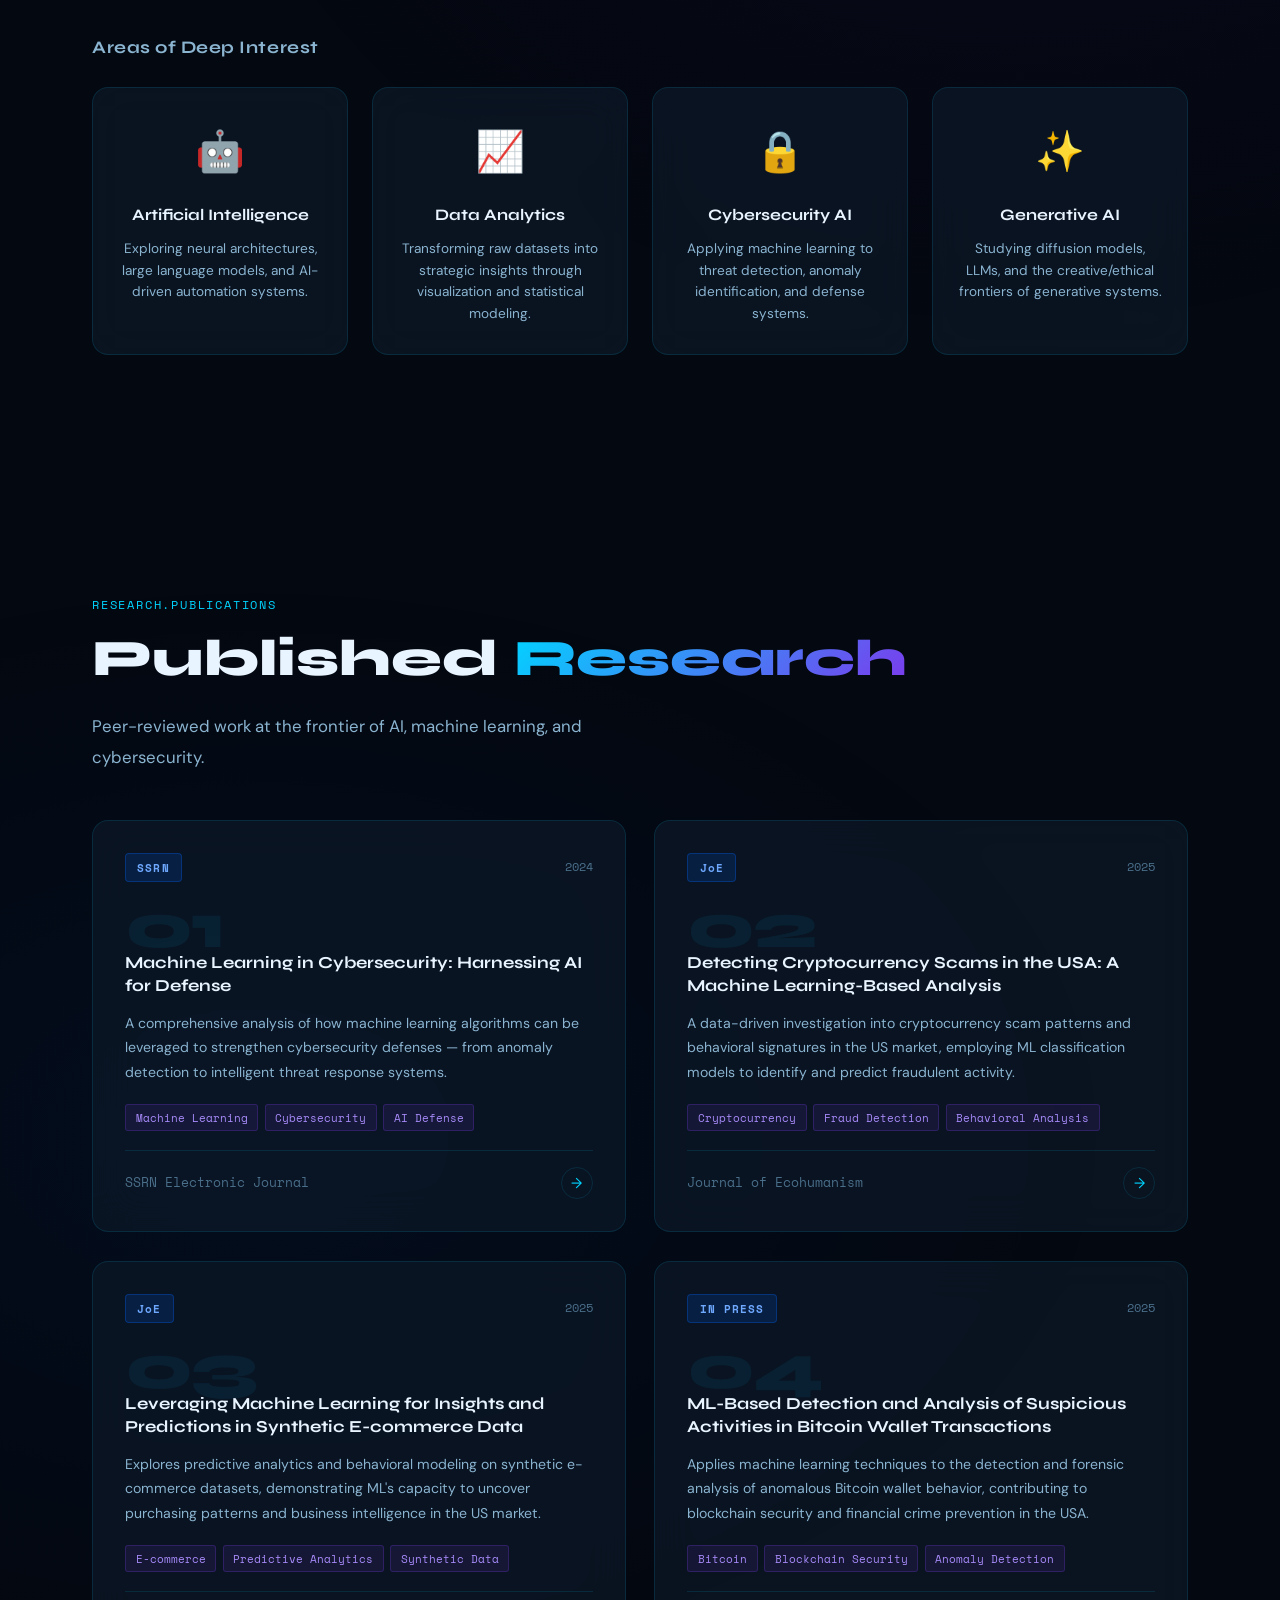
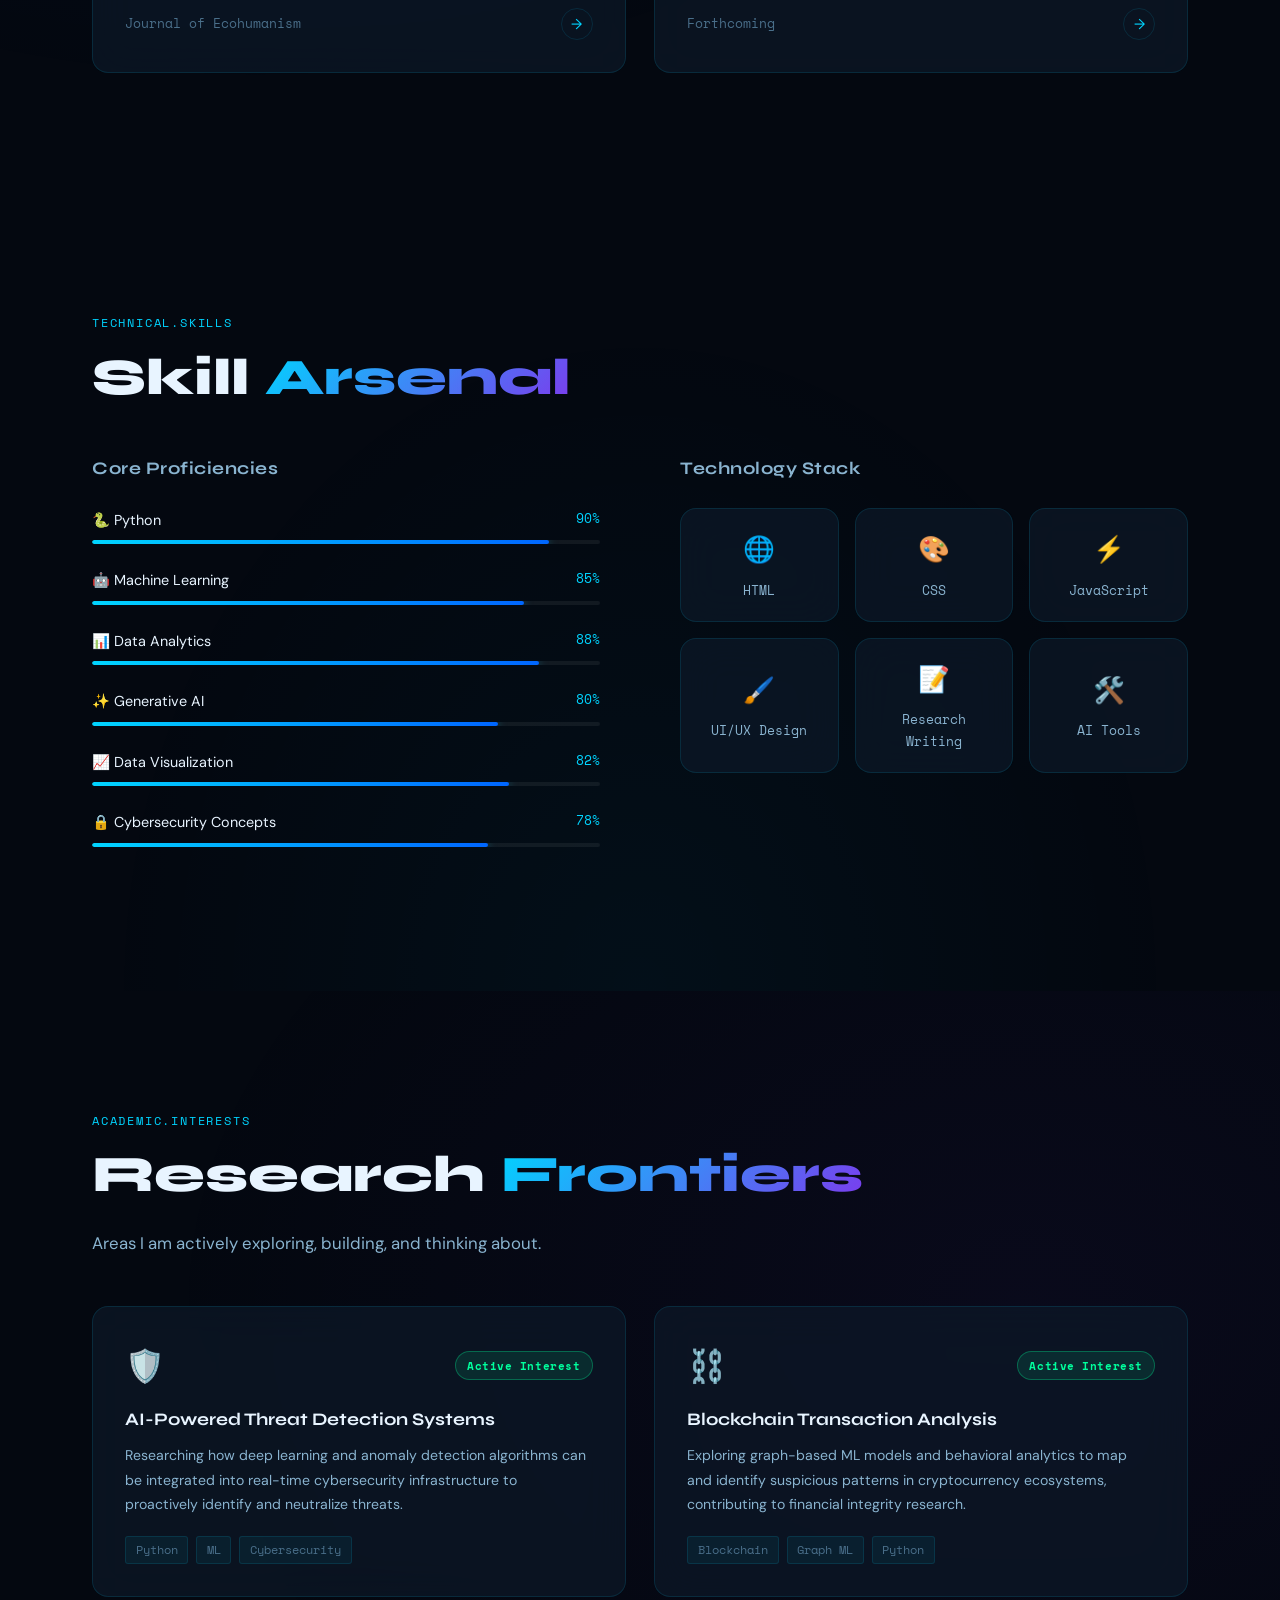
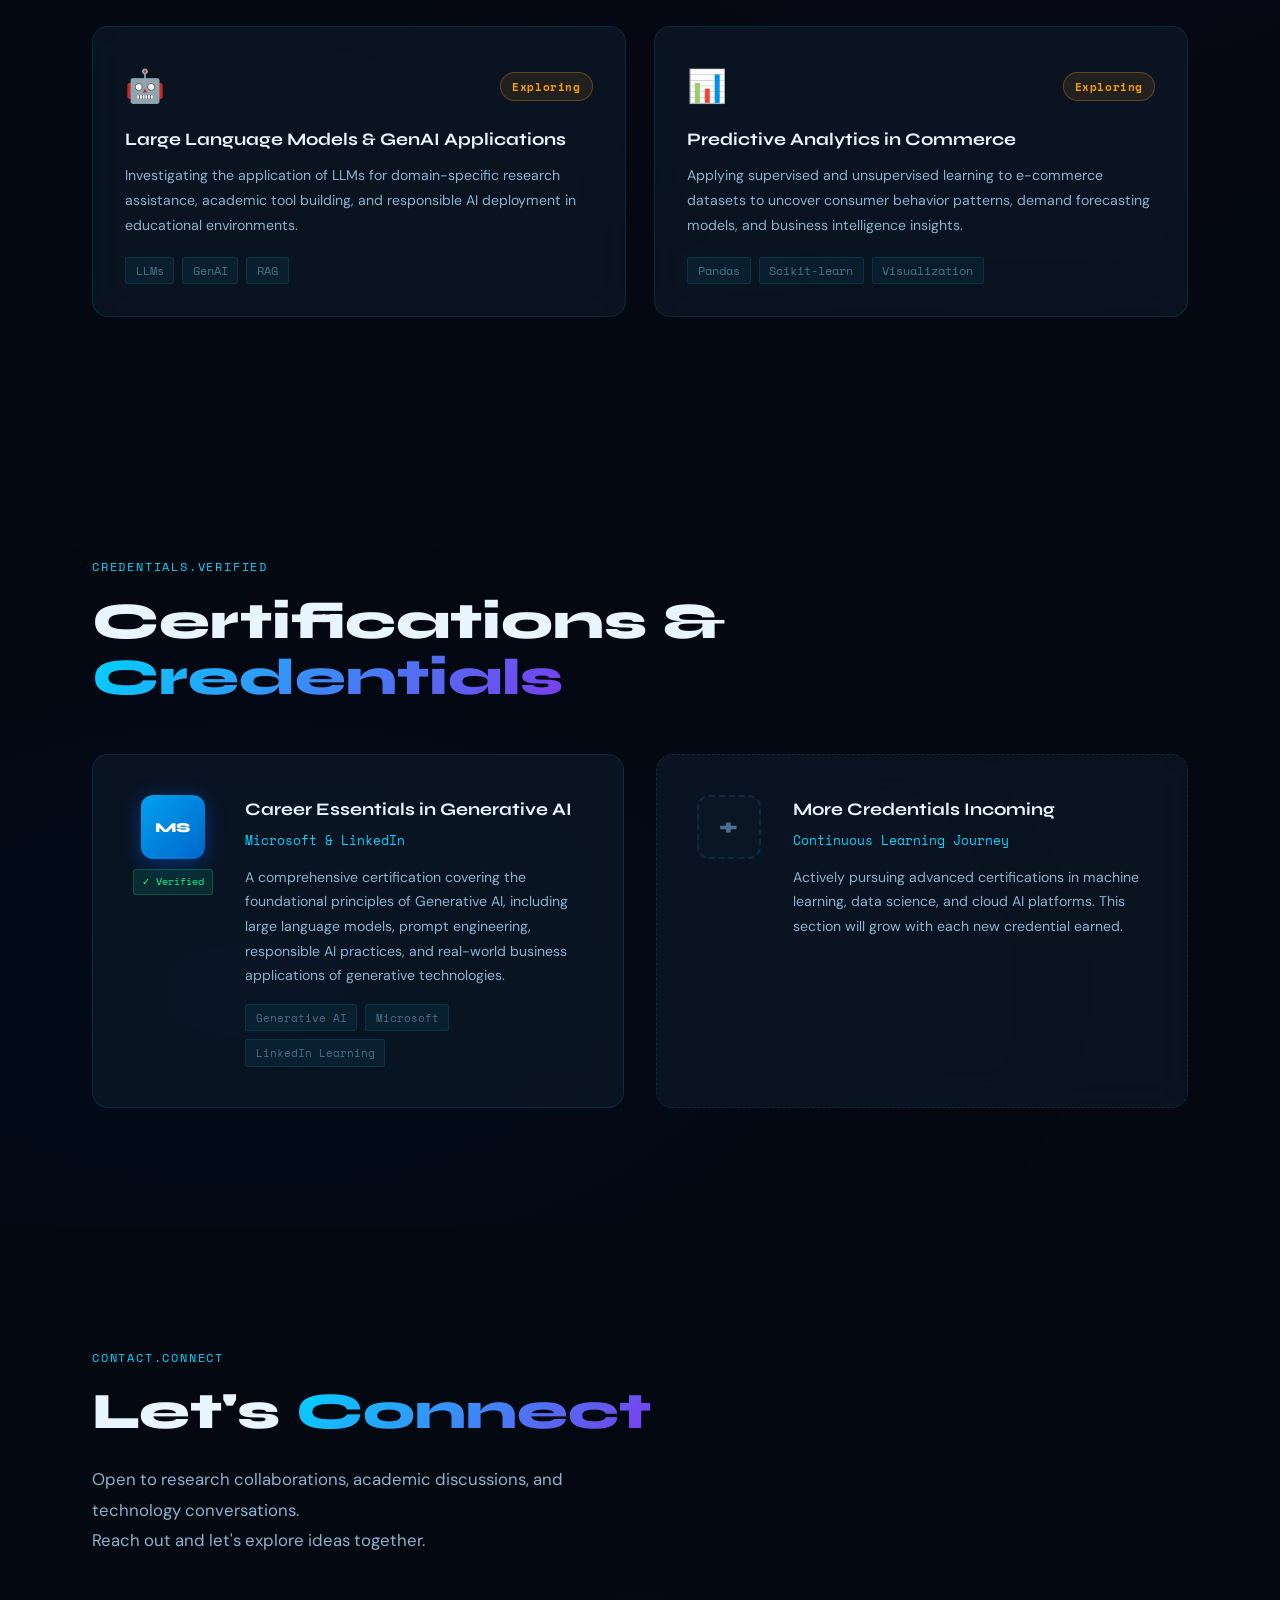
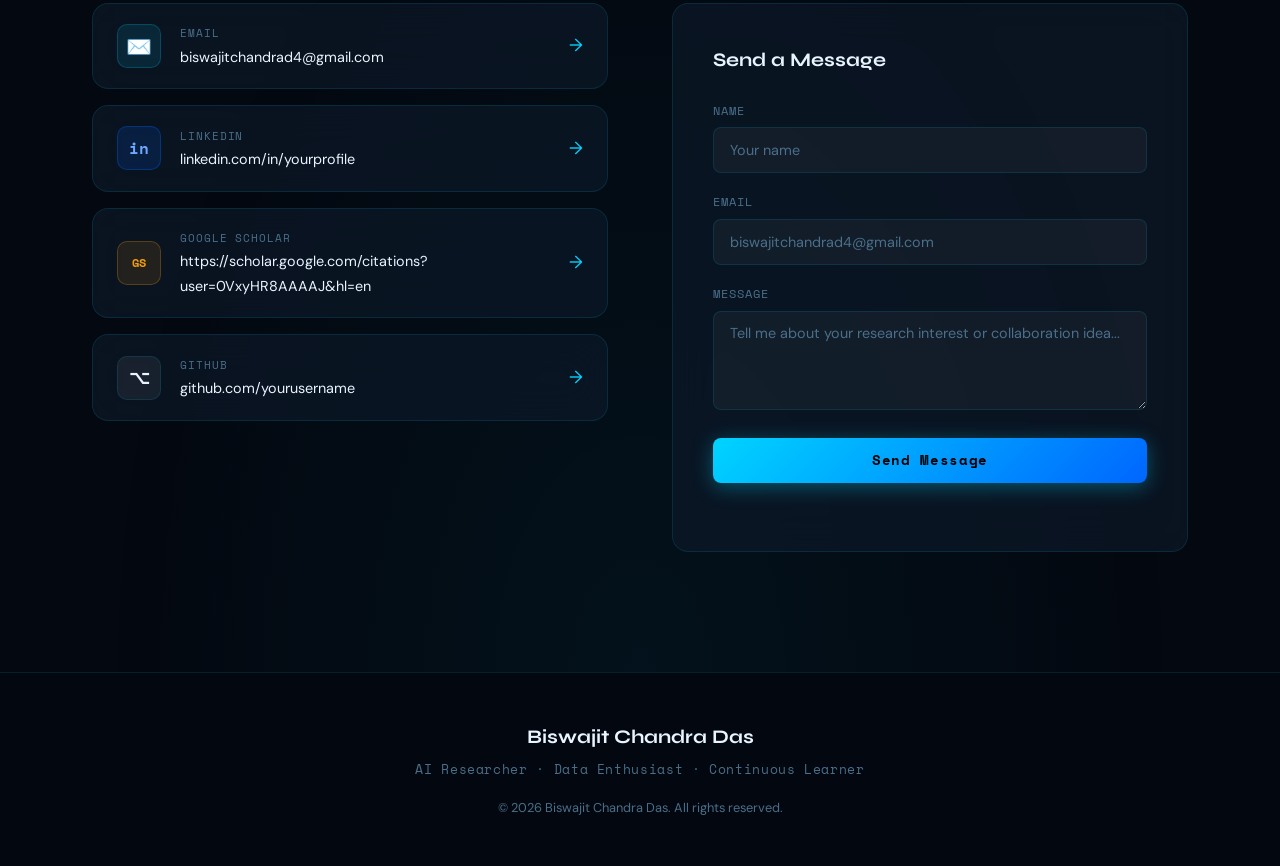
==== commit 237c40ac: "Update Google Scholar link and text" ====
--- a/index.html
+++ b/index.html
@@ -640,8 +640,8 @@
             <a href="https://scholar.google.com" target="_blank" rel="noopener noreferrer" class="contact-card glass-card" aria-label="Google Scholar">
               <div class="contact-icon gs-icon">GS</div>
               <div class="contact-info">
-                <span class="contact-type">https://scholar.google.com/citations?user=0VxyHR8AAAAJ&hl=en</span>
-                <span class="contact-handle">View my publications</span>
+                <span class="contact-type">Google scholar</span>
+                <span class="contact-handle">https://scholar.google.com/citations?user=0VxyHR8AAAAJ&hl=en</span>
               </div>
               <span class="contact-arrow">→</span>
             </a>
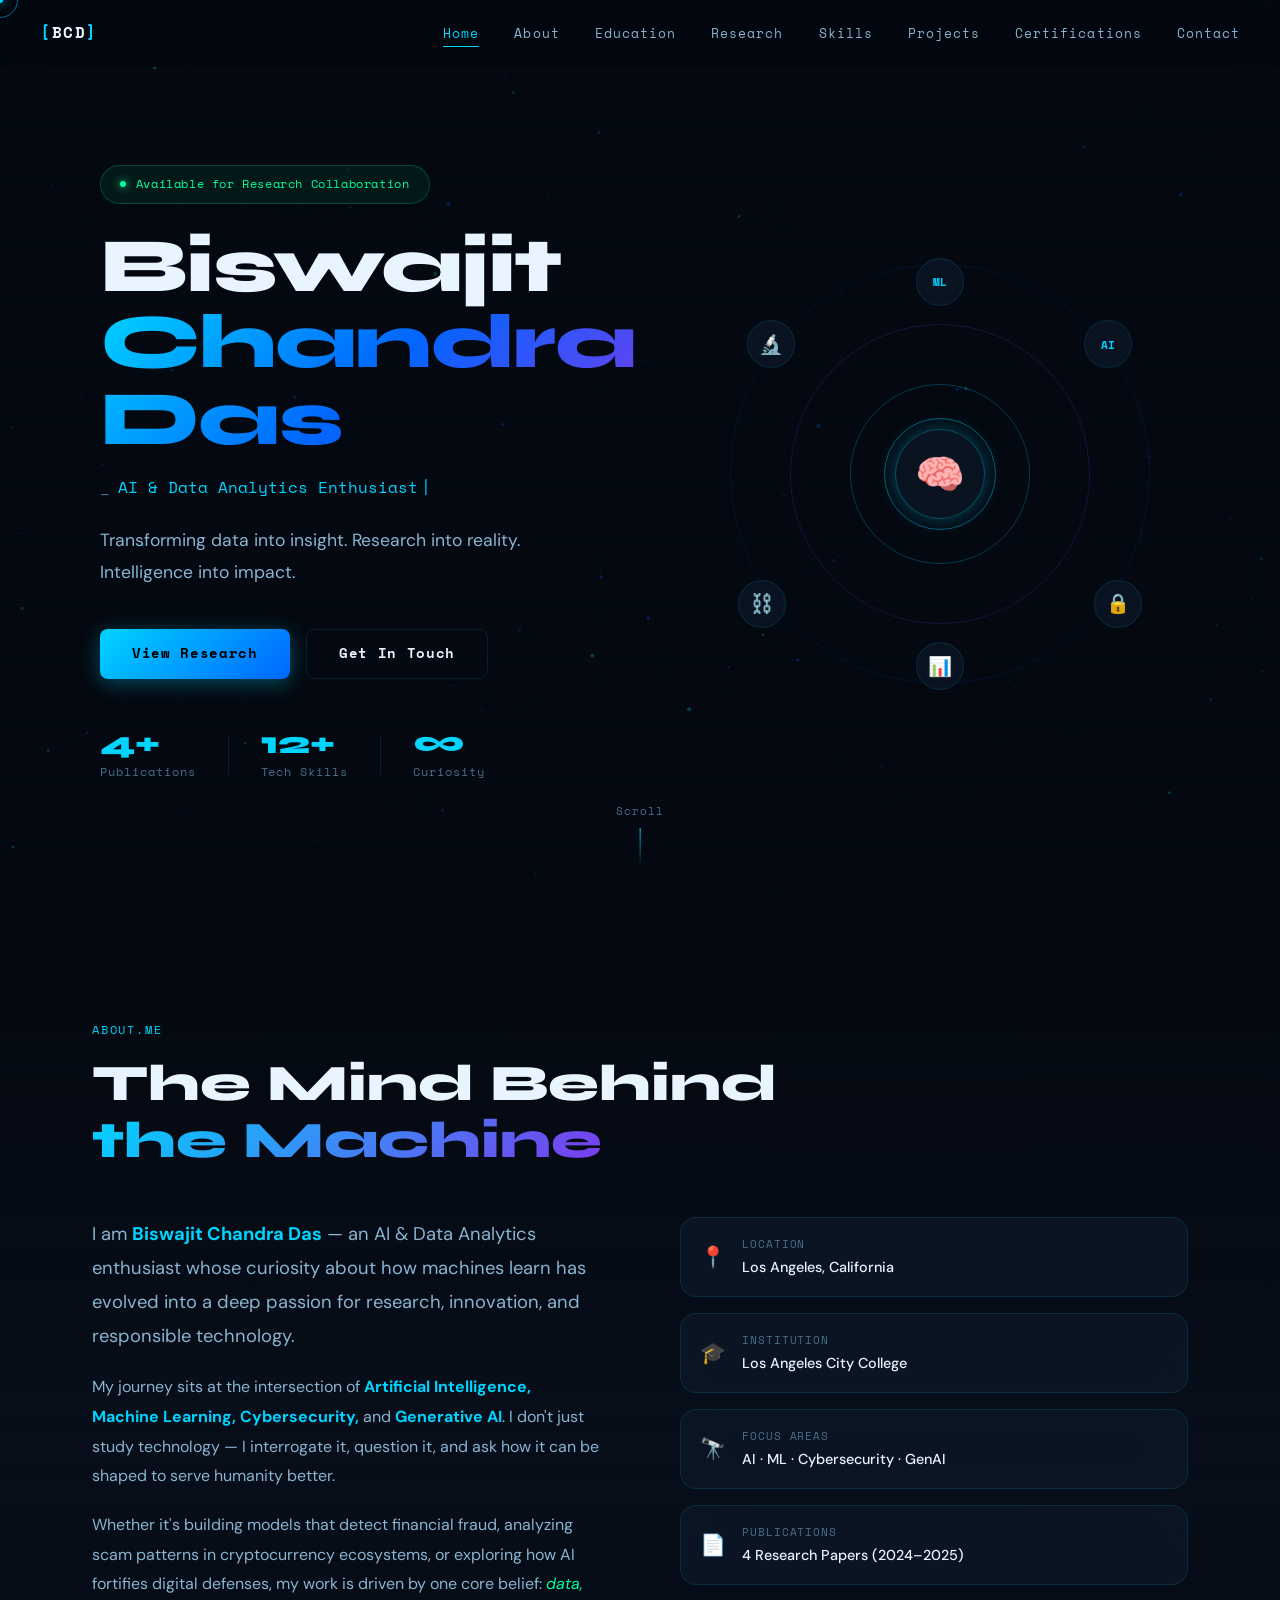
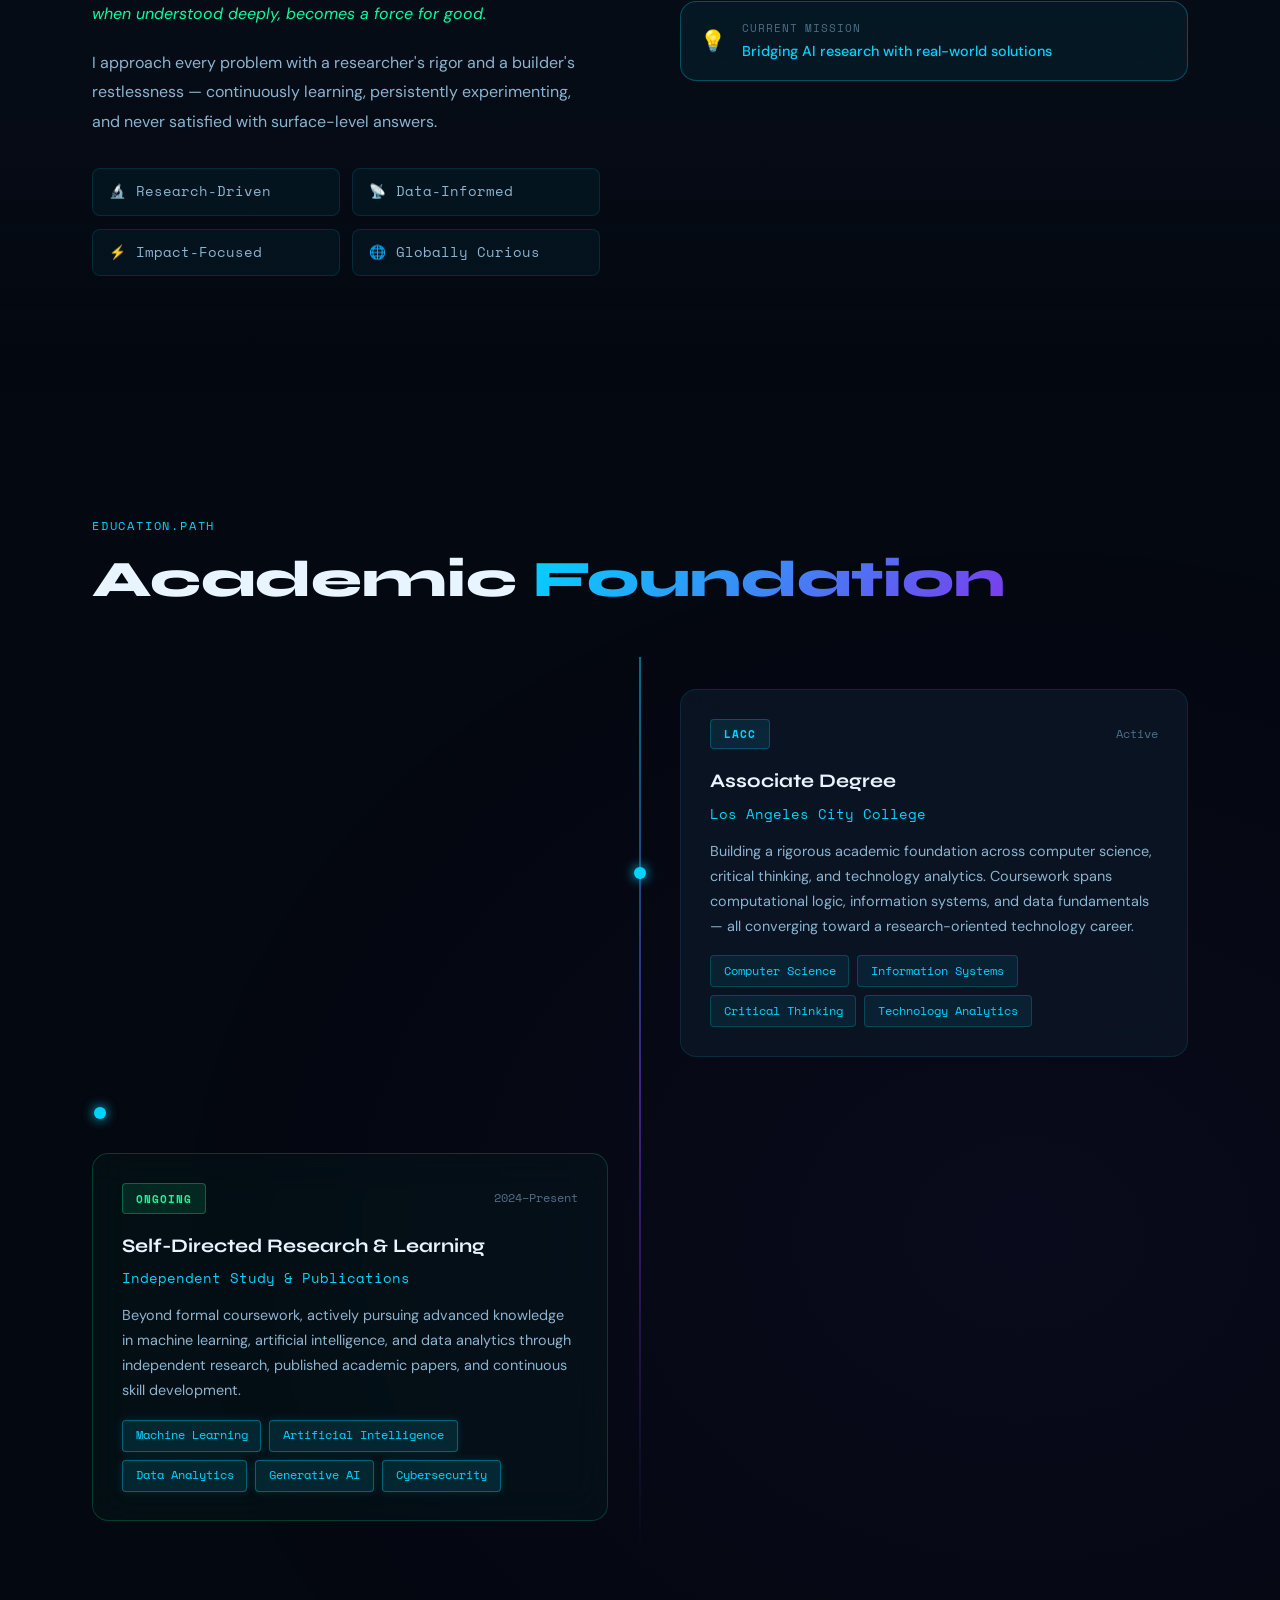
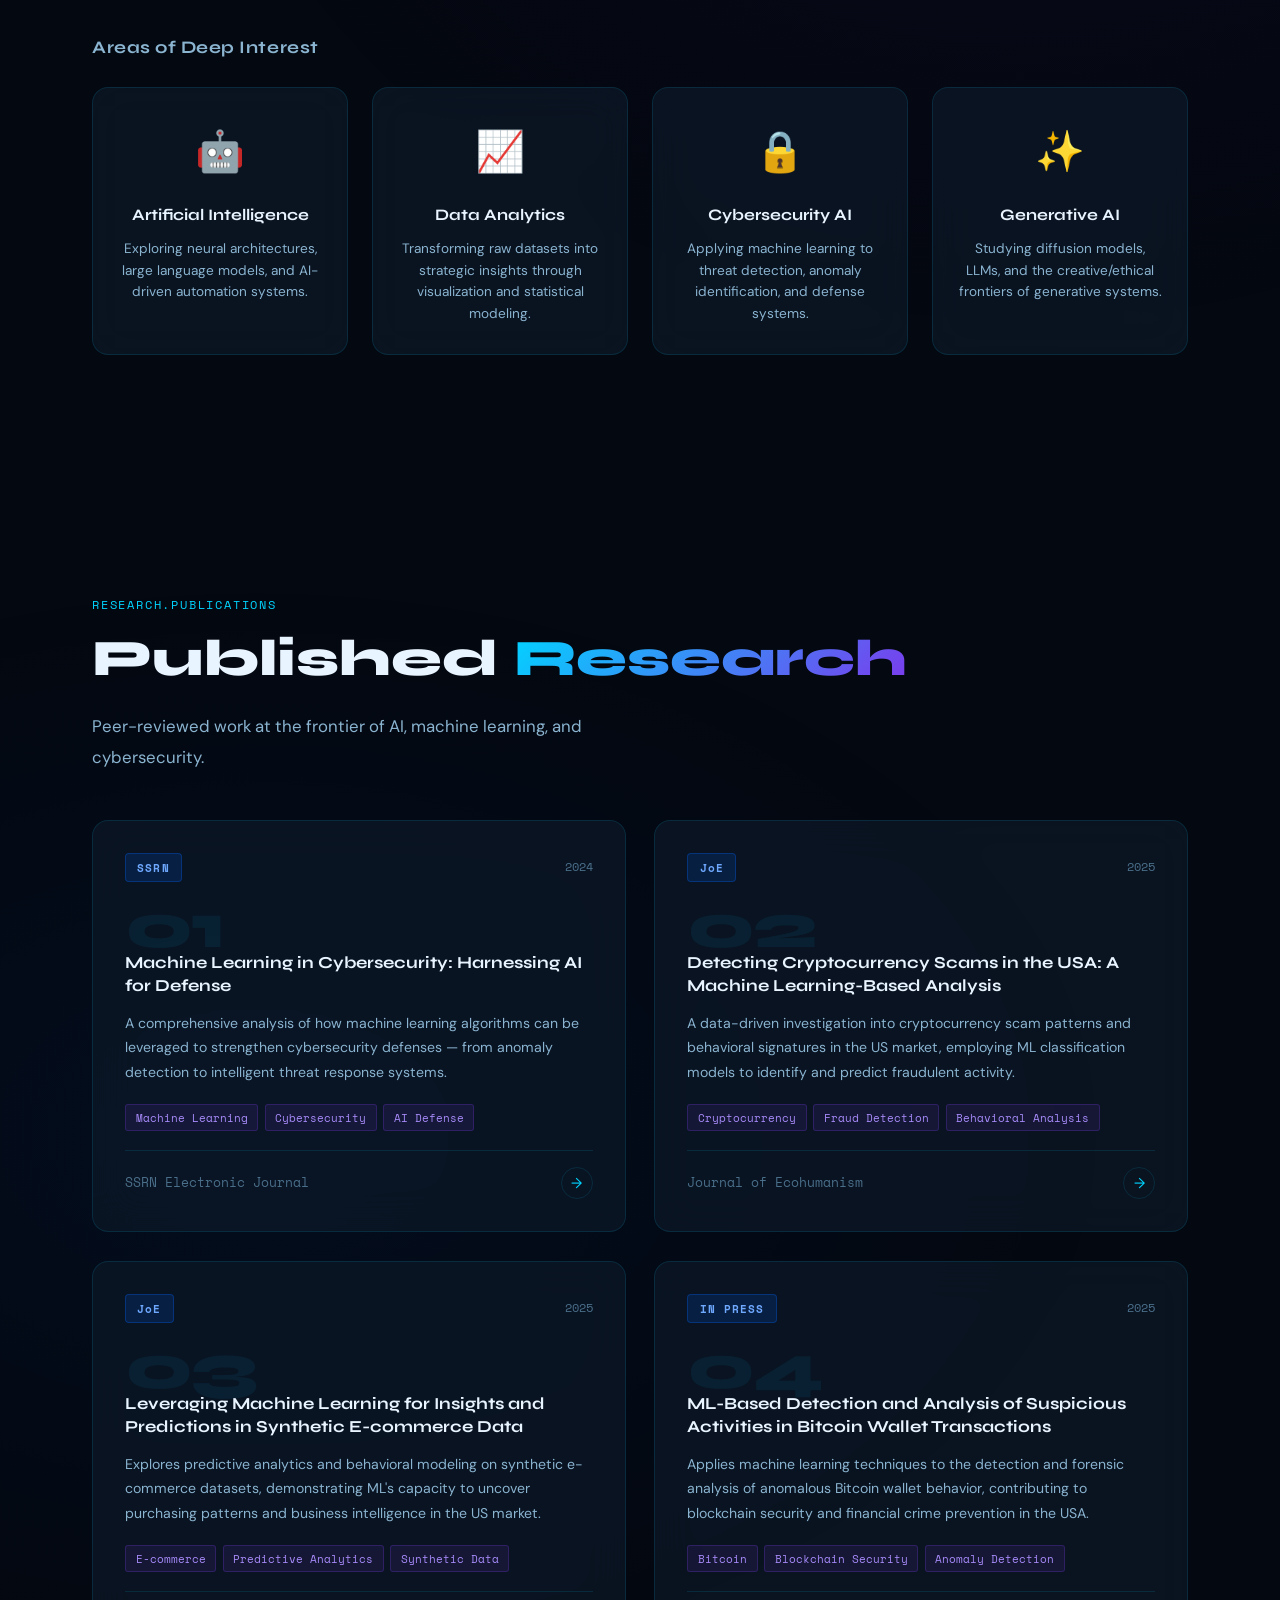
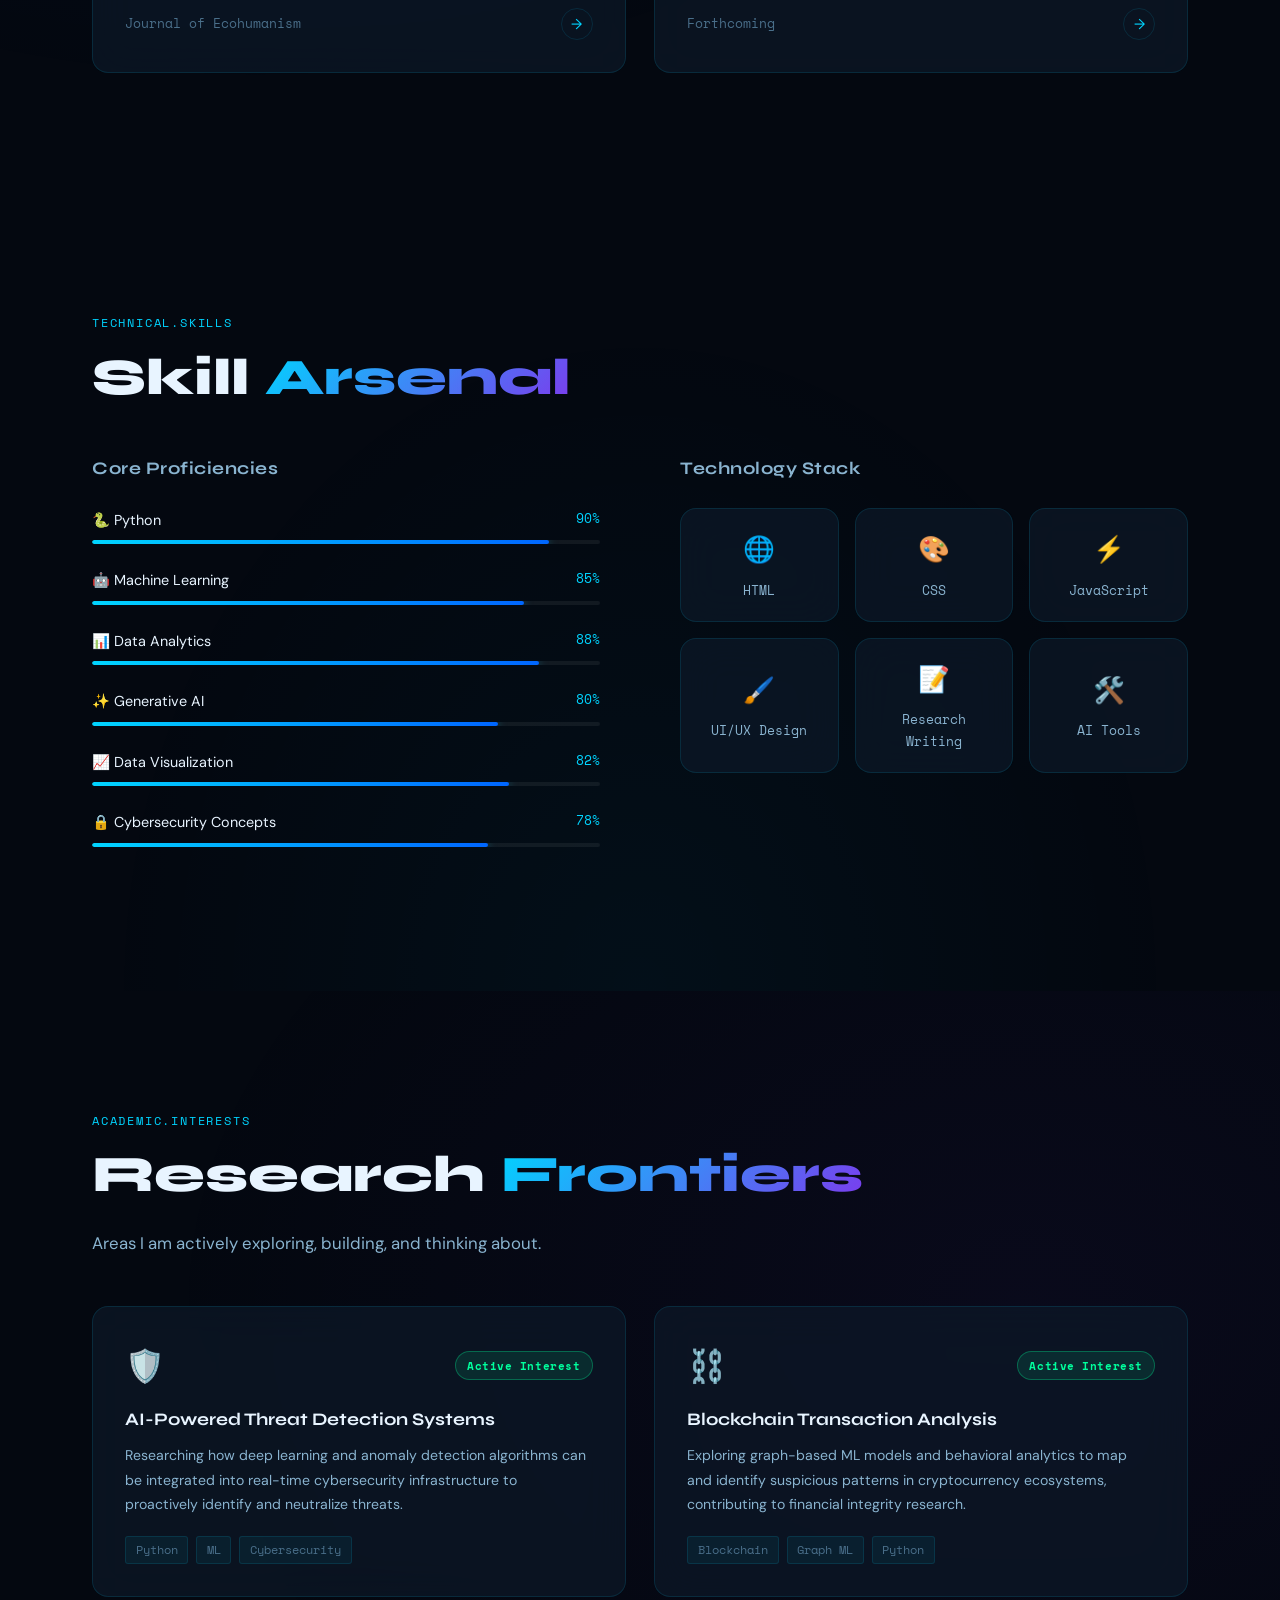
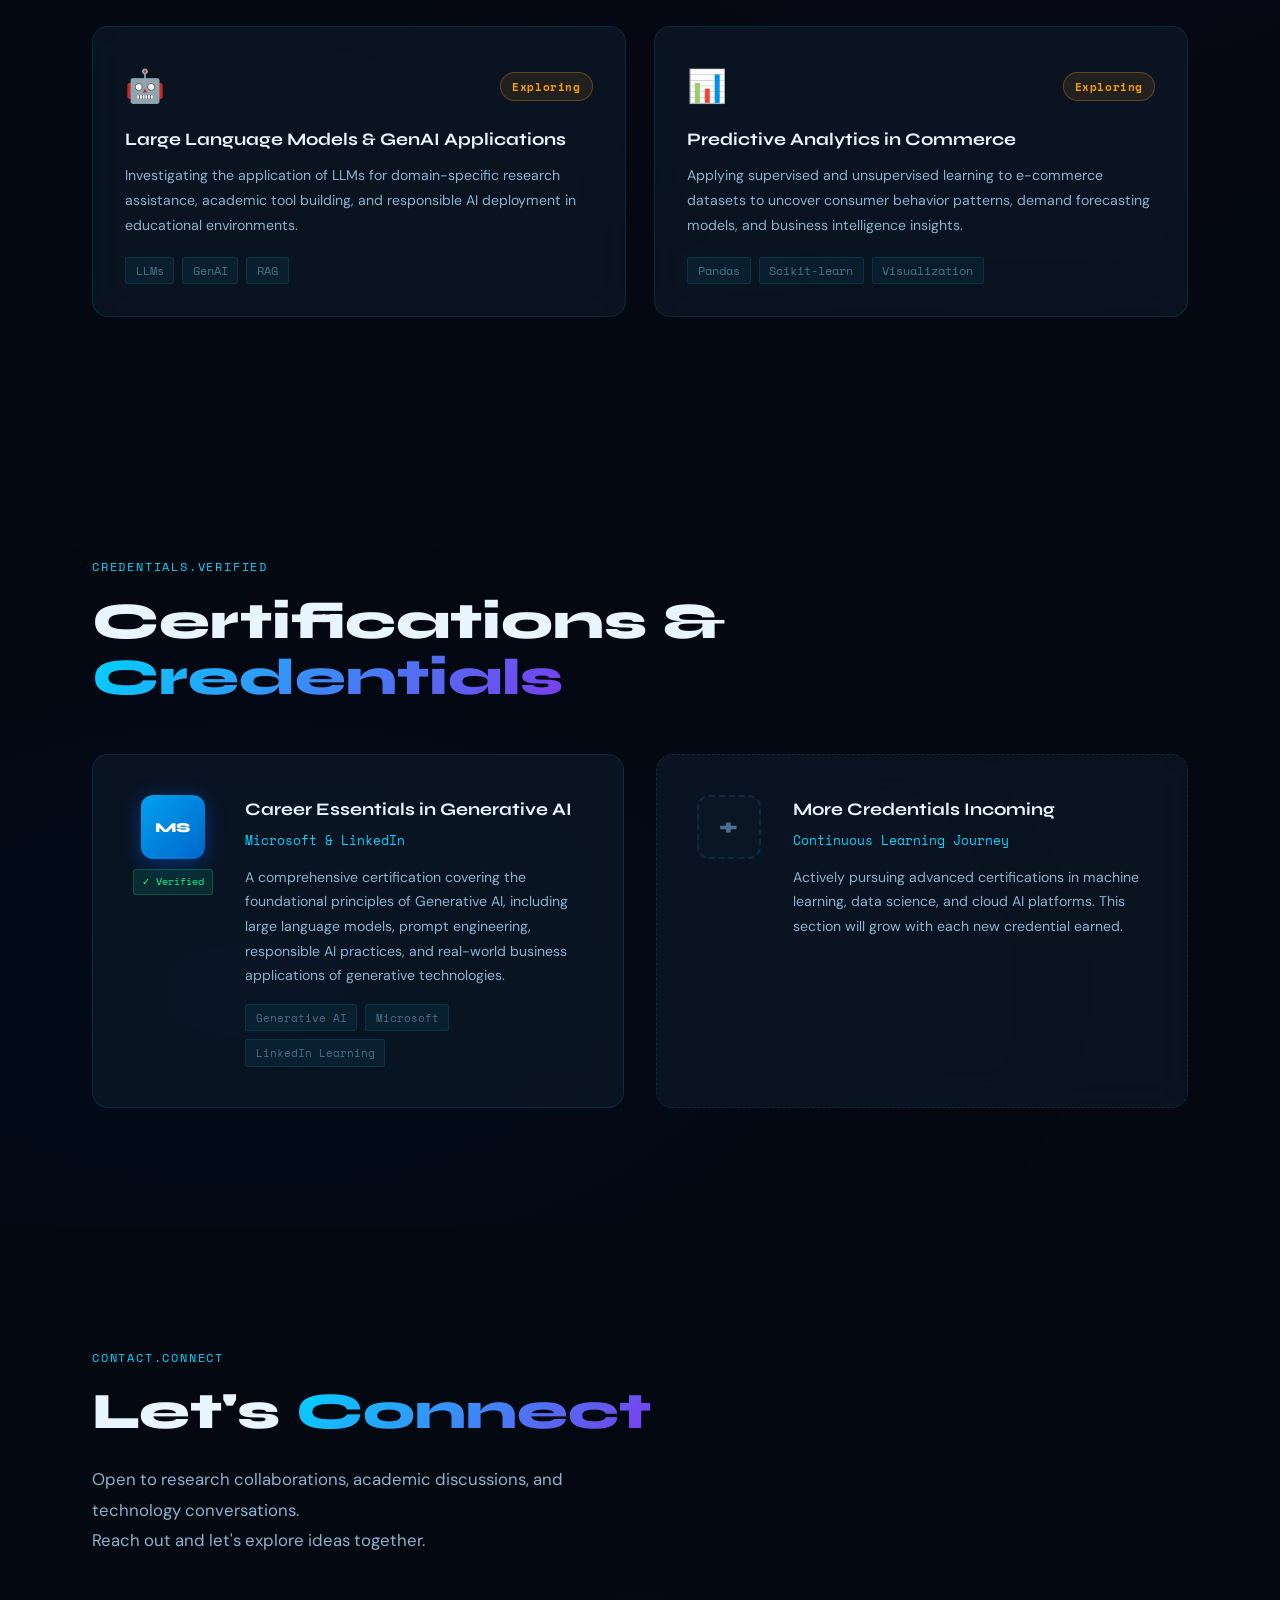
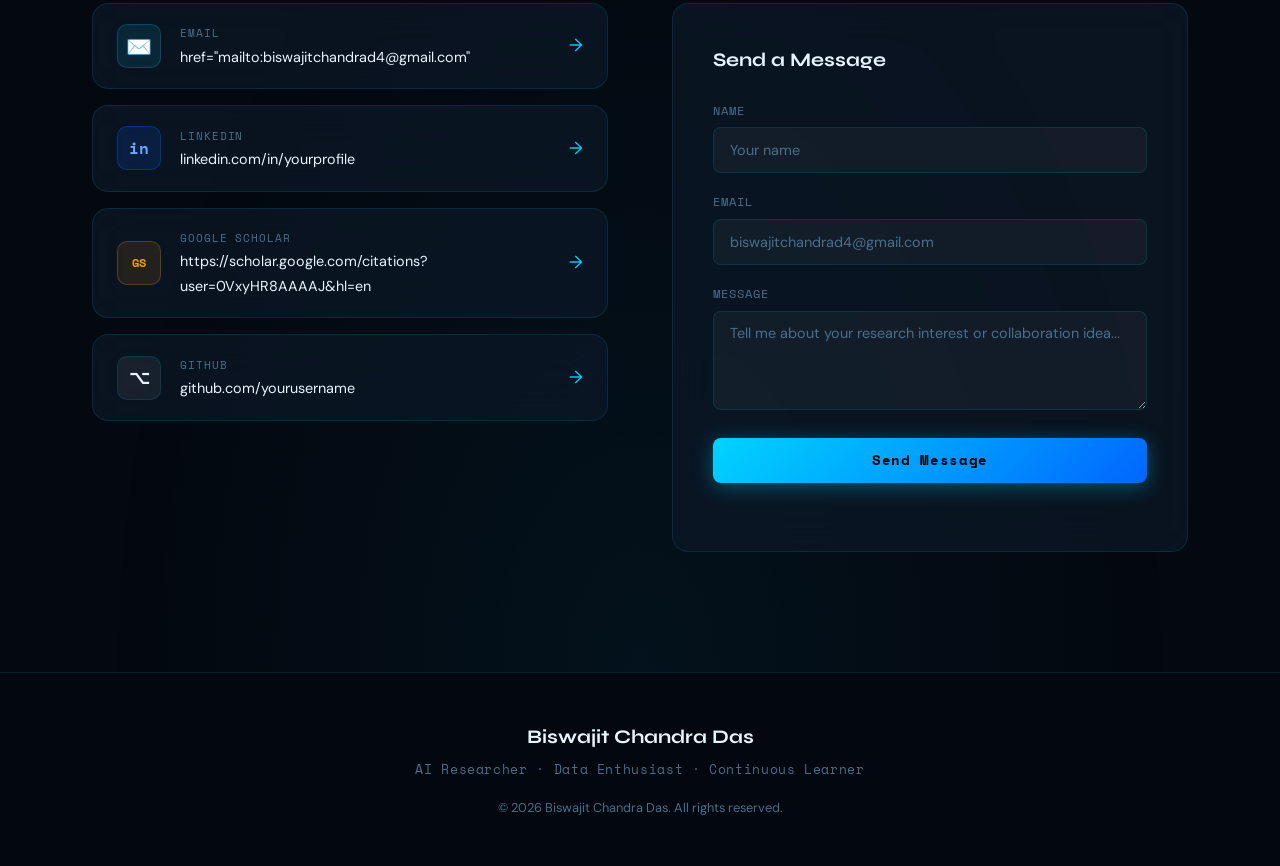
==== commit 9e548fbc: "Fix email link format in contact section Updated email link format to include mailto attribute." ====
--- a/index.html
+++ b/index.html
@@ -625,7 +625,7 @@
               <div class="contact-icon email-icon">✉️</div>
               <div class="contact-info">
                 <span class="contact-type">Email</span>
-                <span class="contact-handle">biswajitchandrad4@gmail.com</span>
+                <span class="contact-handle">href="mailto:biswajitchandrad4@gmail.com"</span>
               </div>
               <span class="contact-arrow">→</span>
             </a>
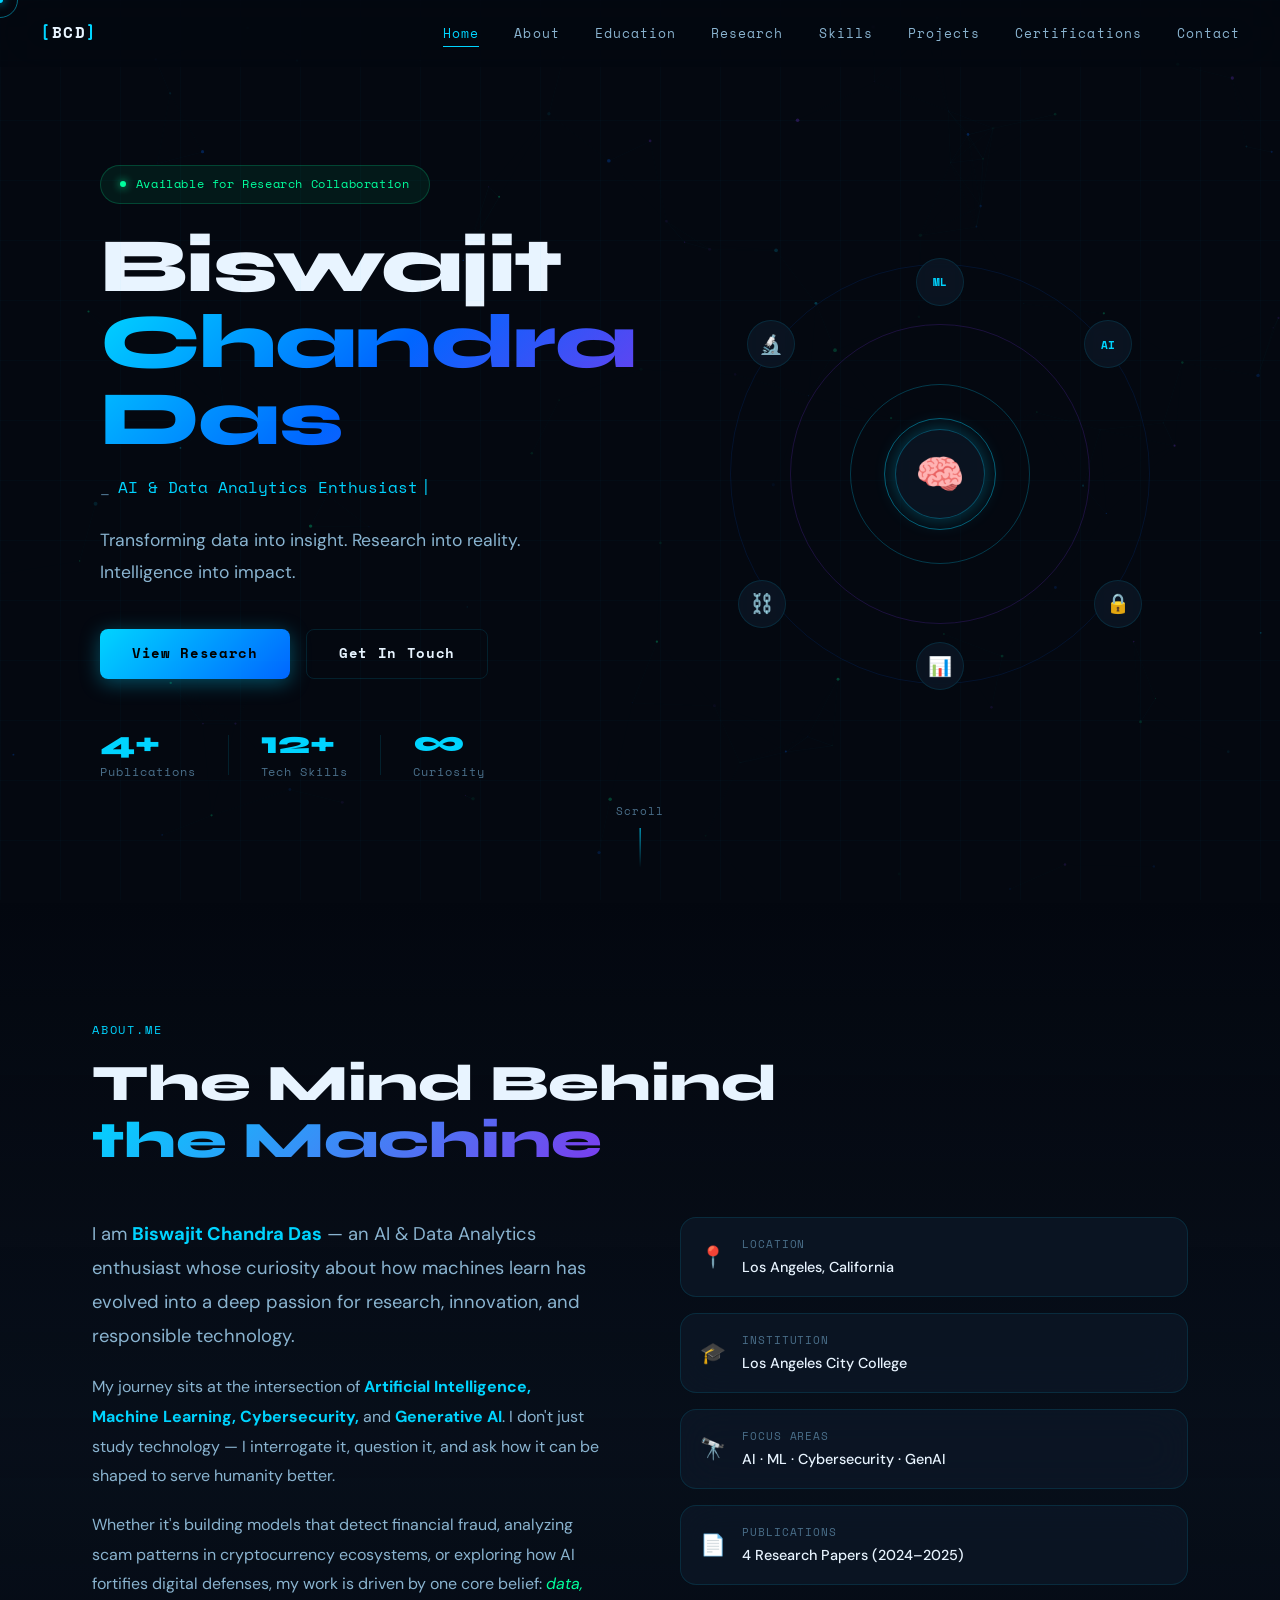
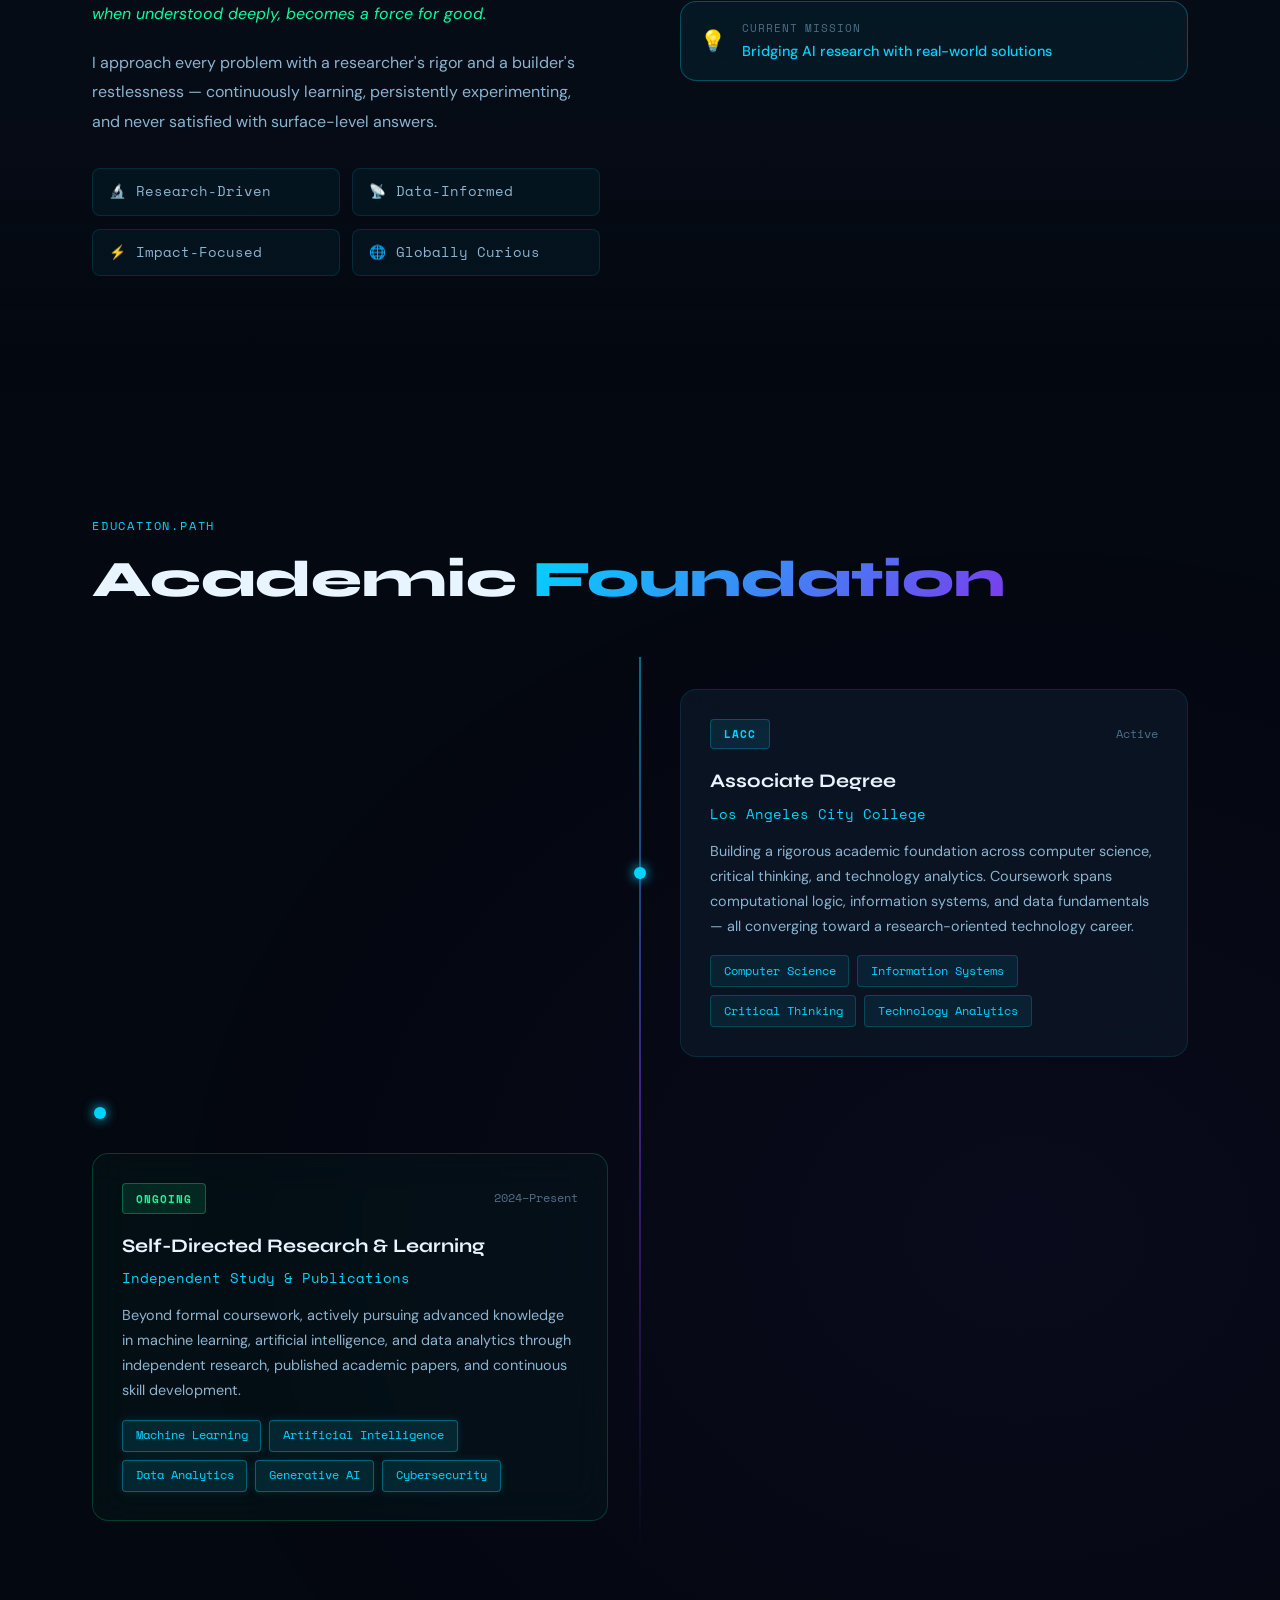
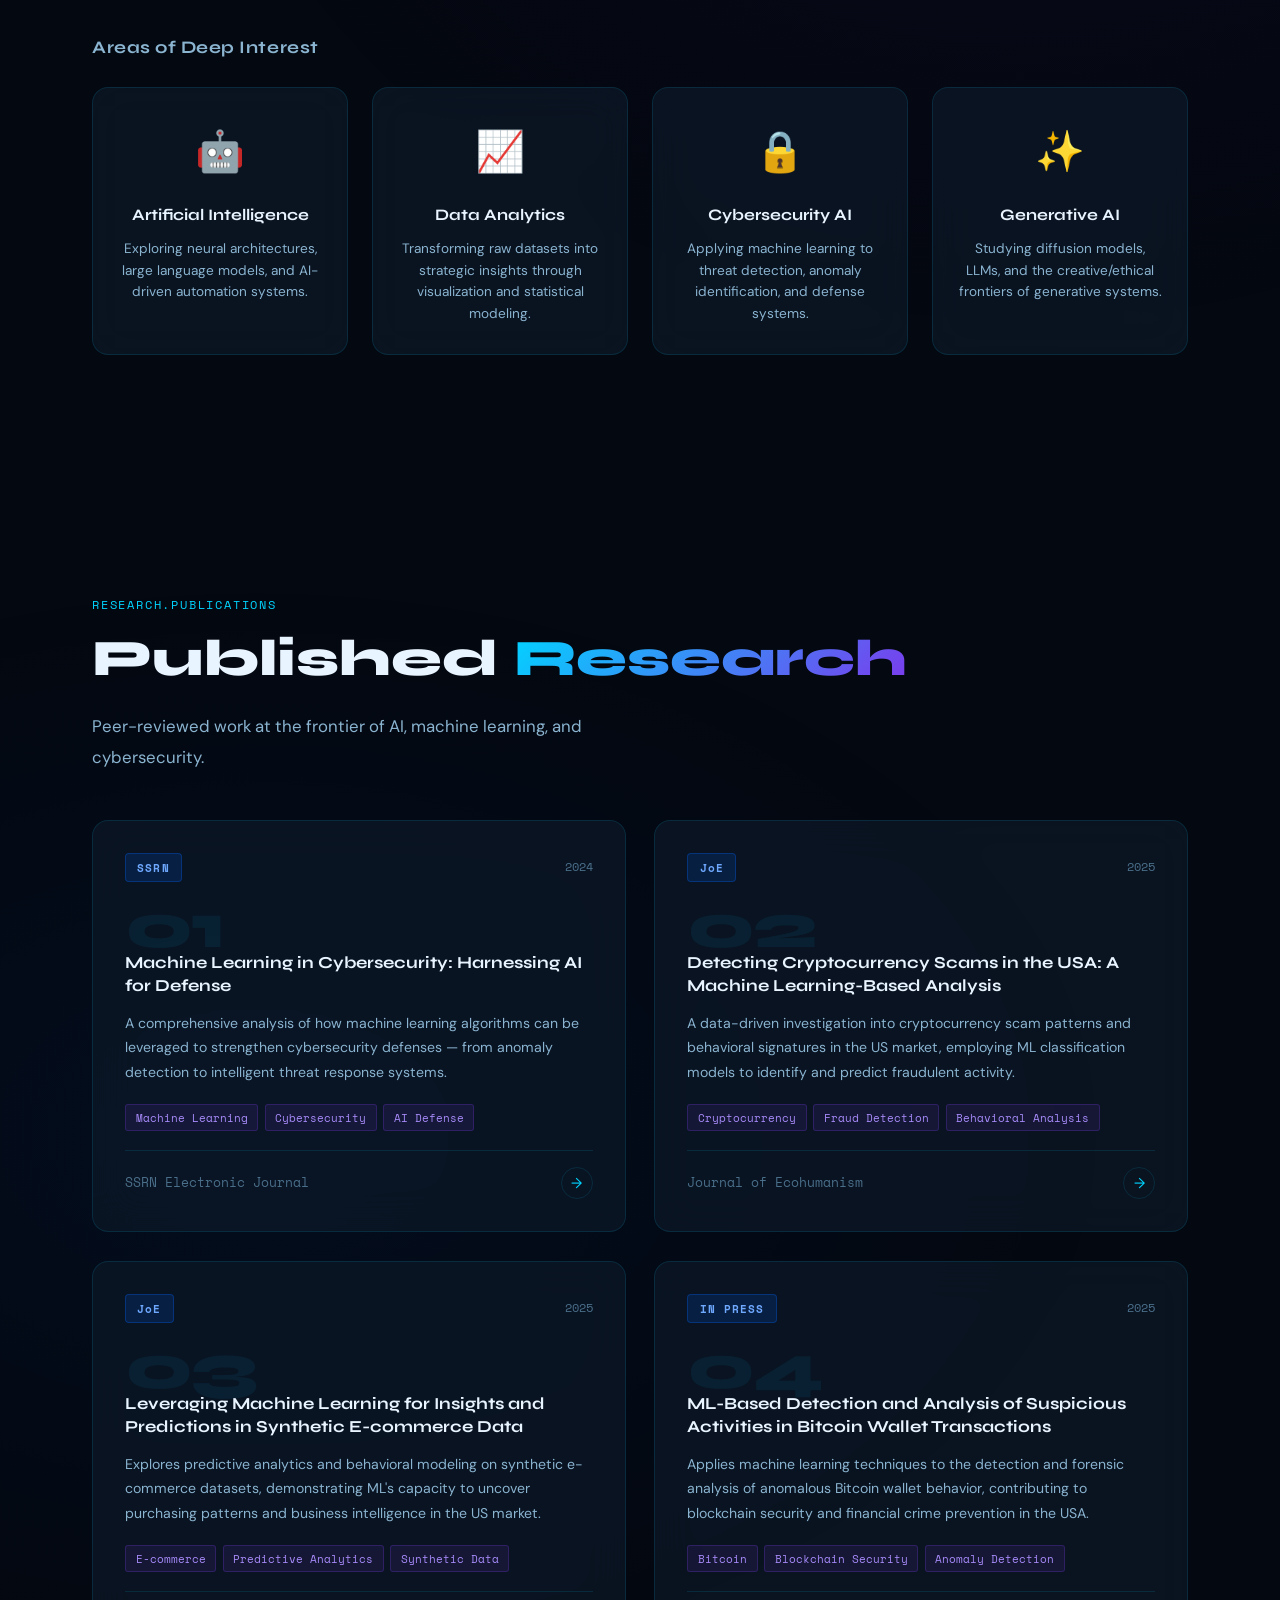
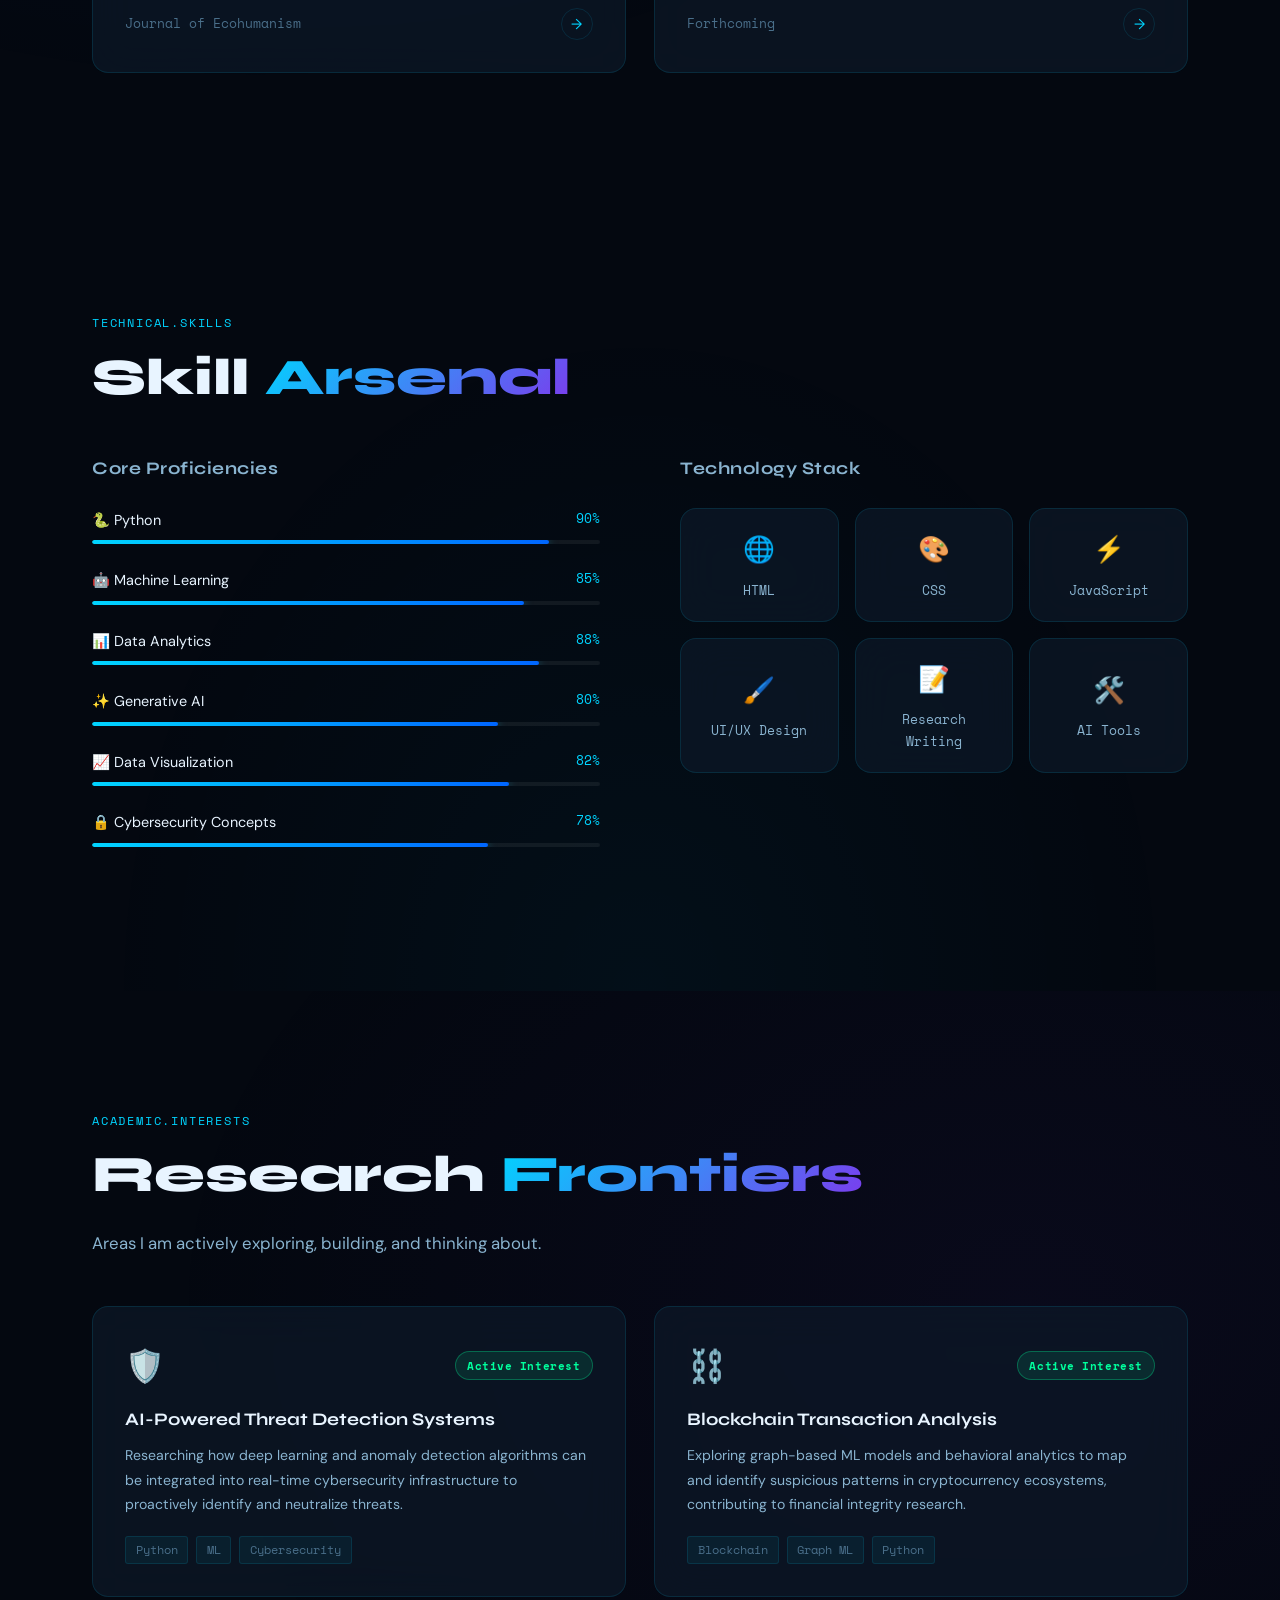
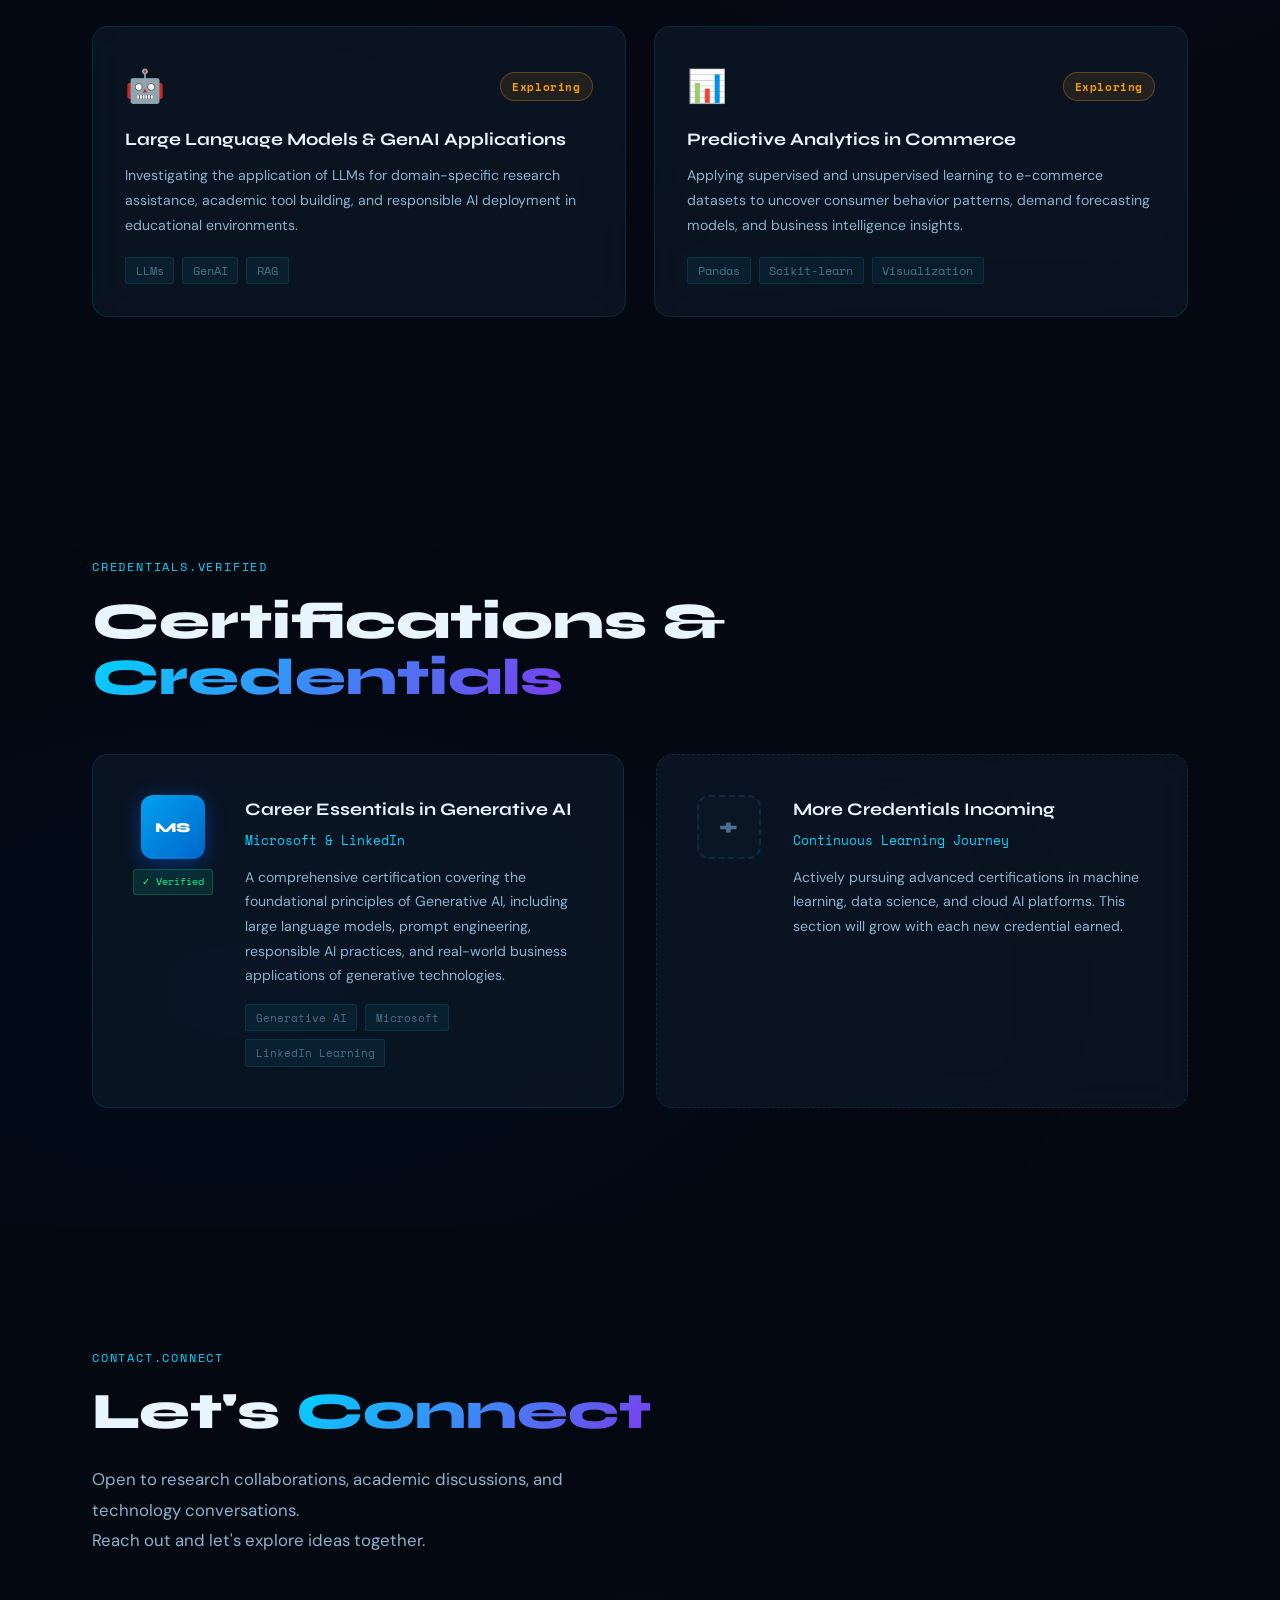
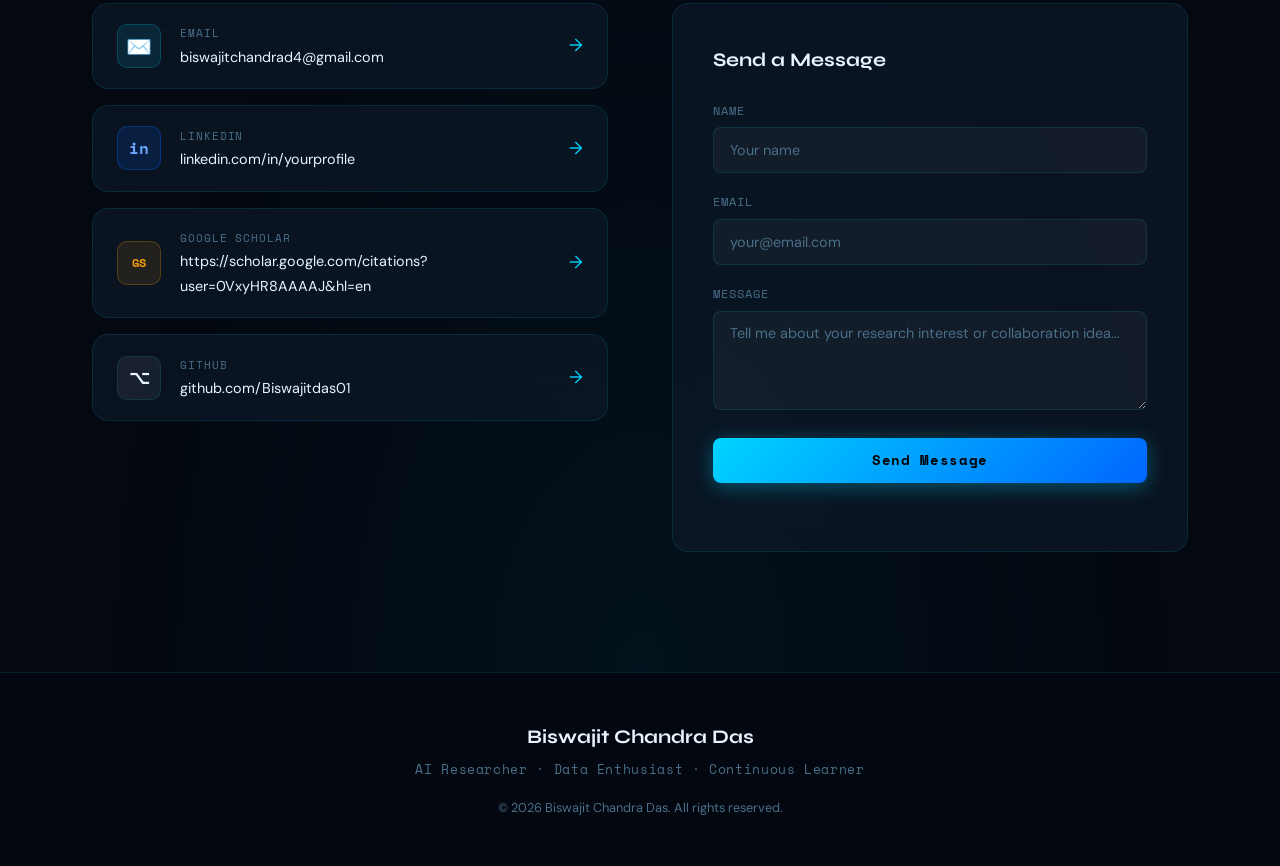
==== commit 761de4f6: "Update contact information in index.html" ====
--- a/index.html
+++ b/index.html
@@ -625,7 +625,7 @@
               <div class="contact-icon email-icon">✉️</div>
               <div class="contact-info">
                 <span class="contact-type">Email</span>
-                <span class="contact-handle">href="mailto:biswajitchandrad4@gmail.com"</span>
+                <span class="contact-handle">biswajitchandrad4@gmail.com</span>
               </div>
               <span class="contact-arrow">→</span>
             </a>
@@ -649,7 +649,7 @@
               <div class="contact-icon gh-icon">⌥</div>
               <div class="contact-info">
                 <span class="contact-type">GitHub</span>
-                <span class="contact-handle">github.com/yourusername</span>
+                <span class="contact-handle">github.com/Biswajitdas01</span>
               </div>
               <span class="contact-arrow">→</span>
             </a>
@@ -664,7 +664,7 @@
               </div>
               <div class="form-group">
                 <label for="contactEmail">Email</label>
-                <input type="email" id="contactEmail" placeholder="biswajitchandrad4@gmail.com" autocomplete="email" />
+                <input type="email" id="contactEmail" placeholder="your@email.com" autocomplete="email" />
               </div>
               <div class="form-group">
                 <label for="contactMsg">Message</label>
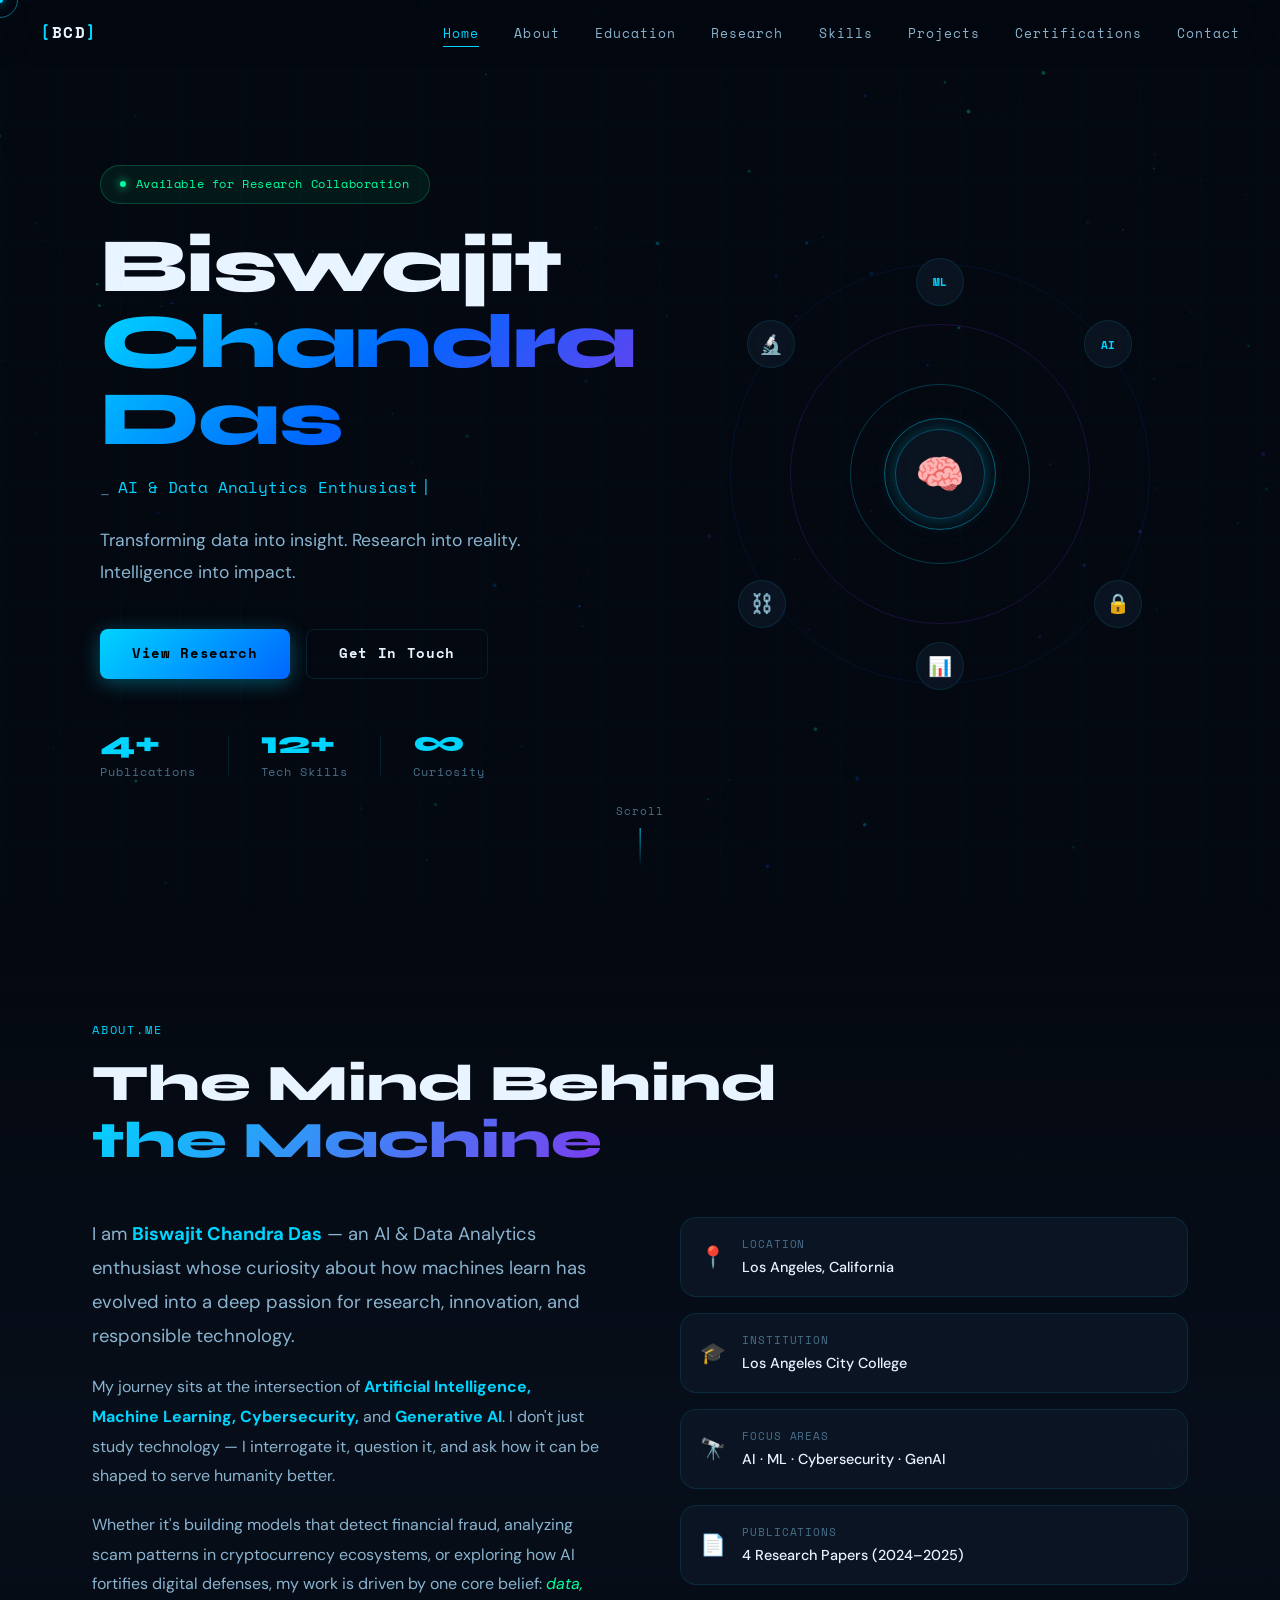
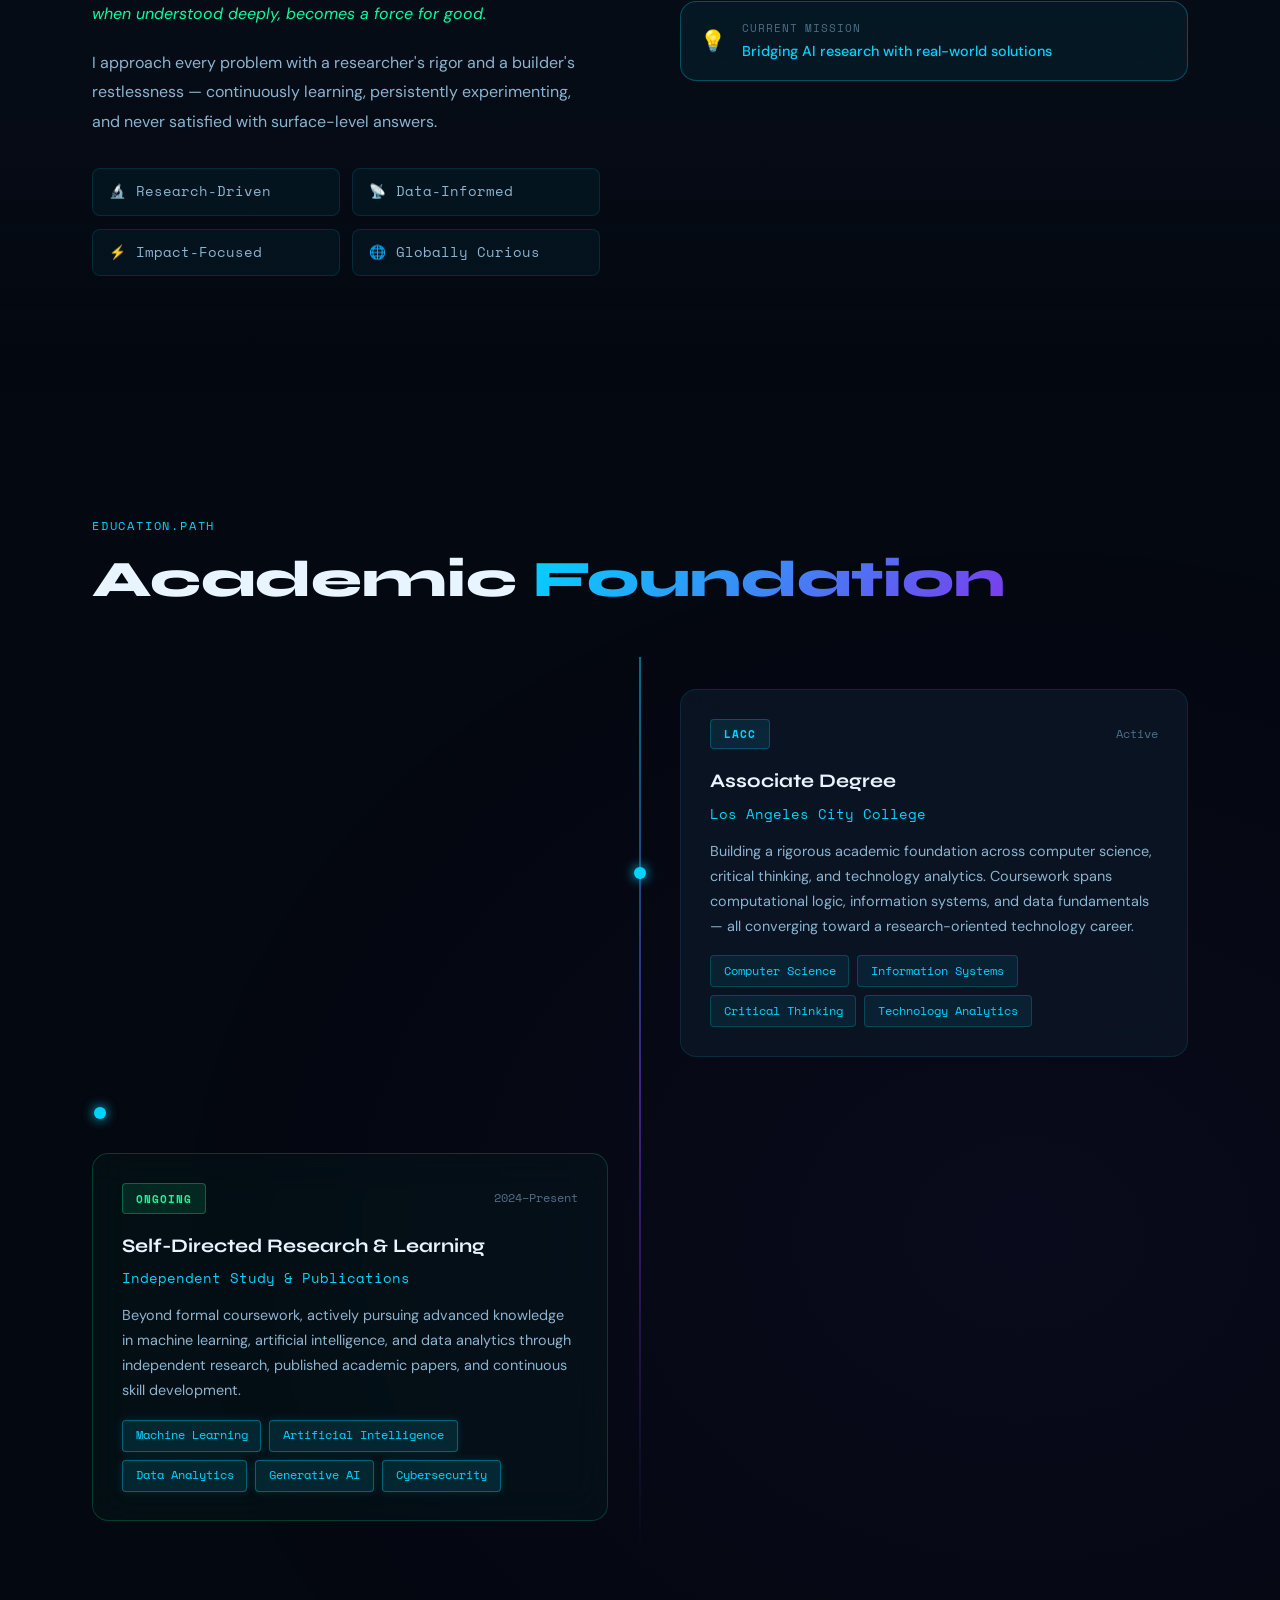
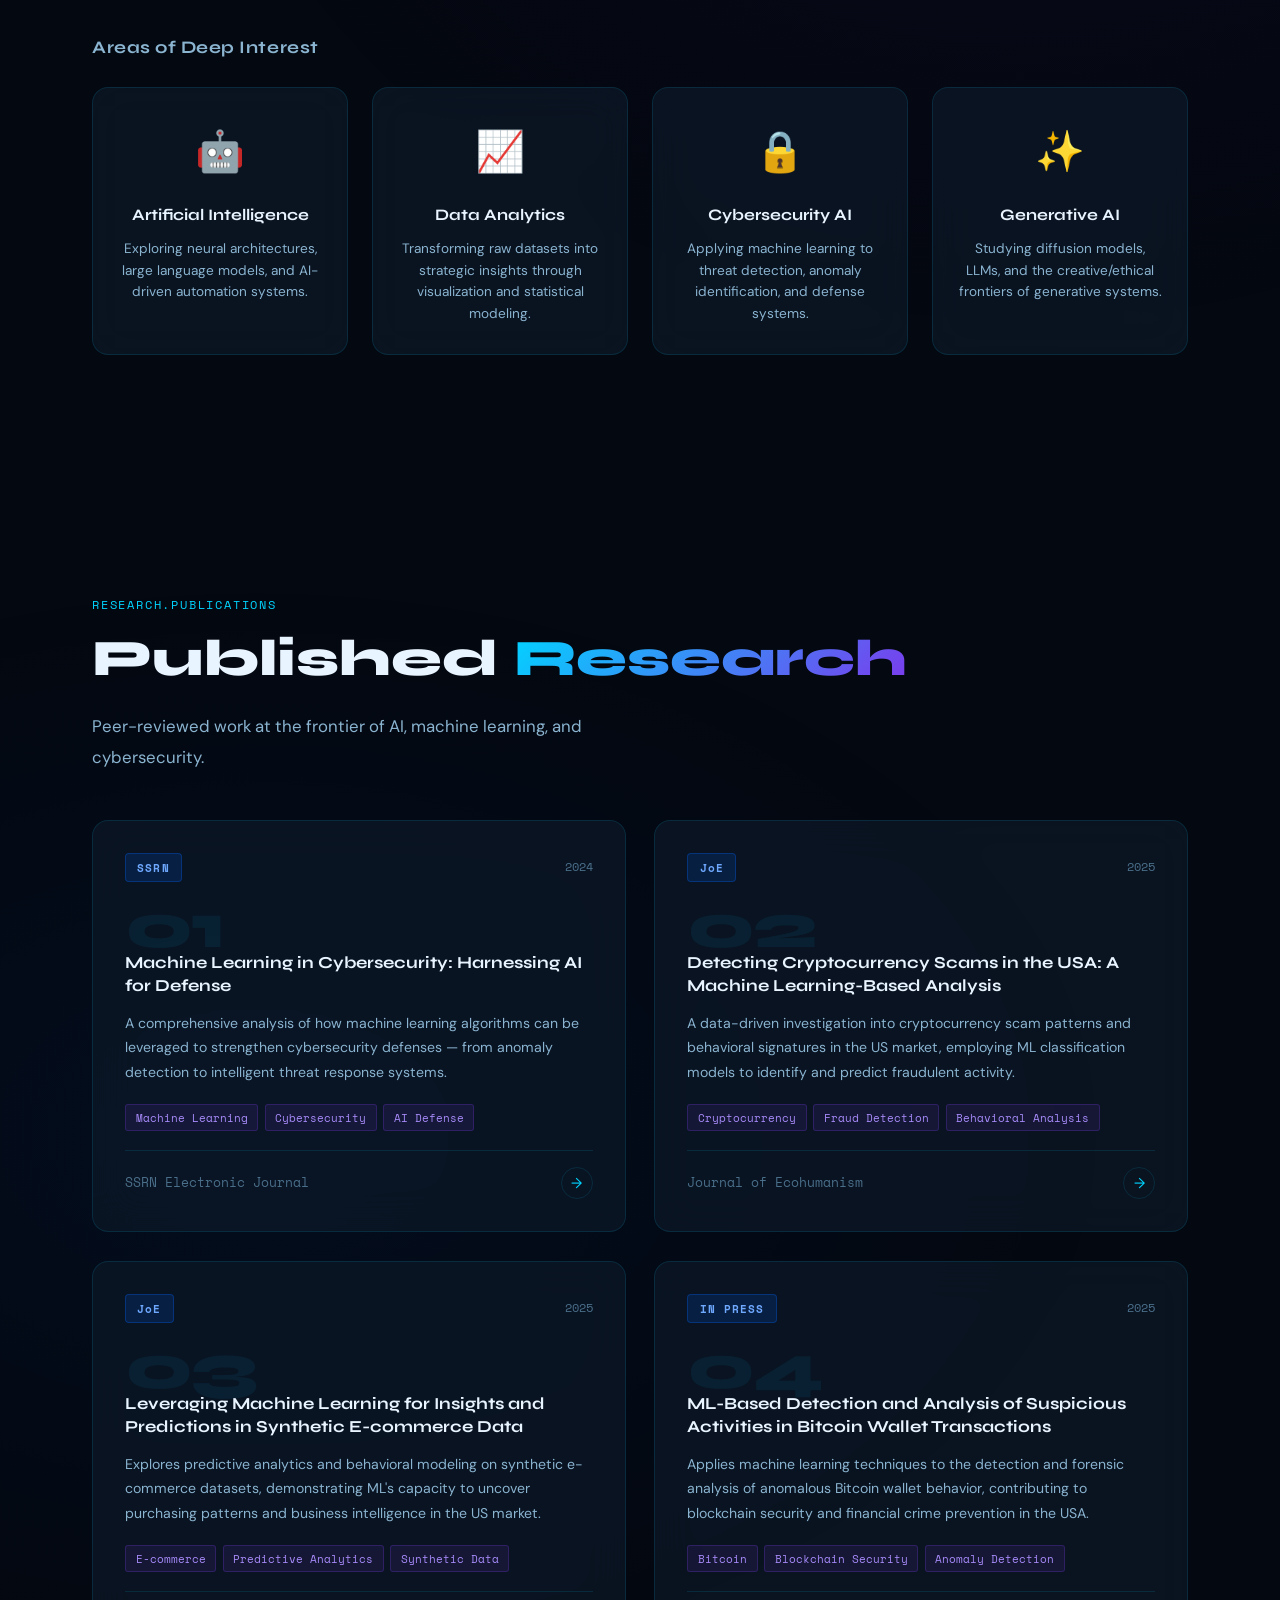
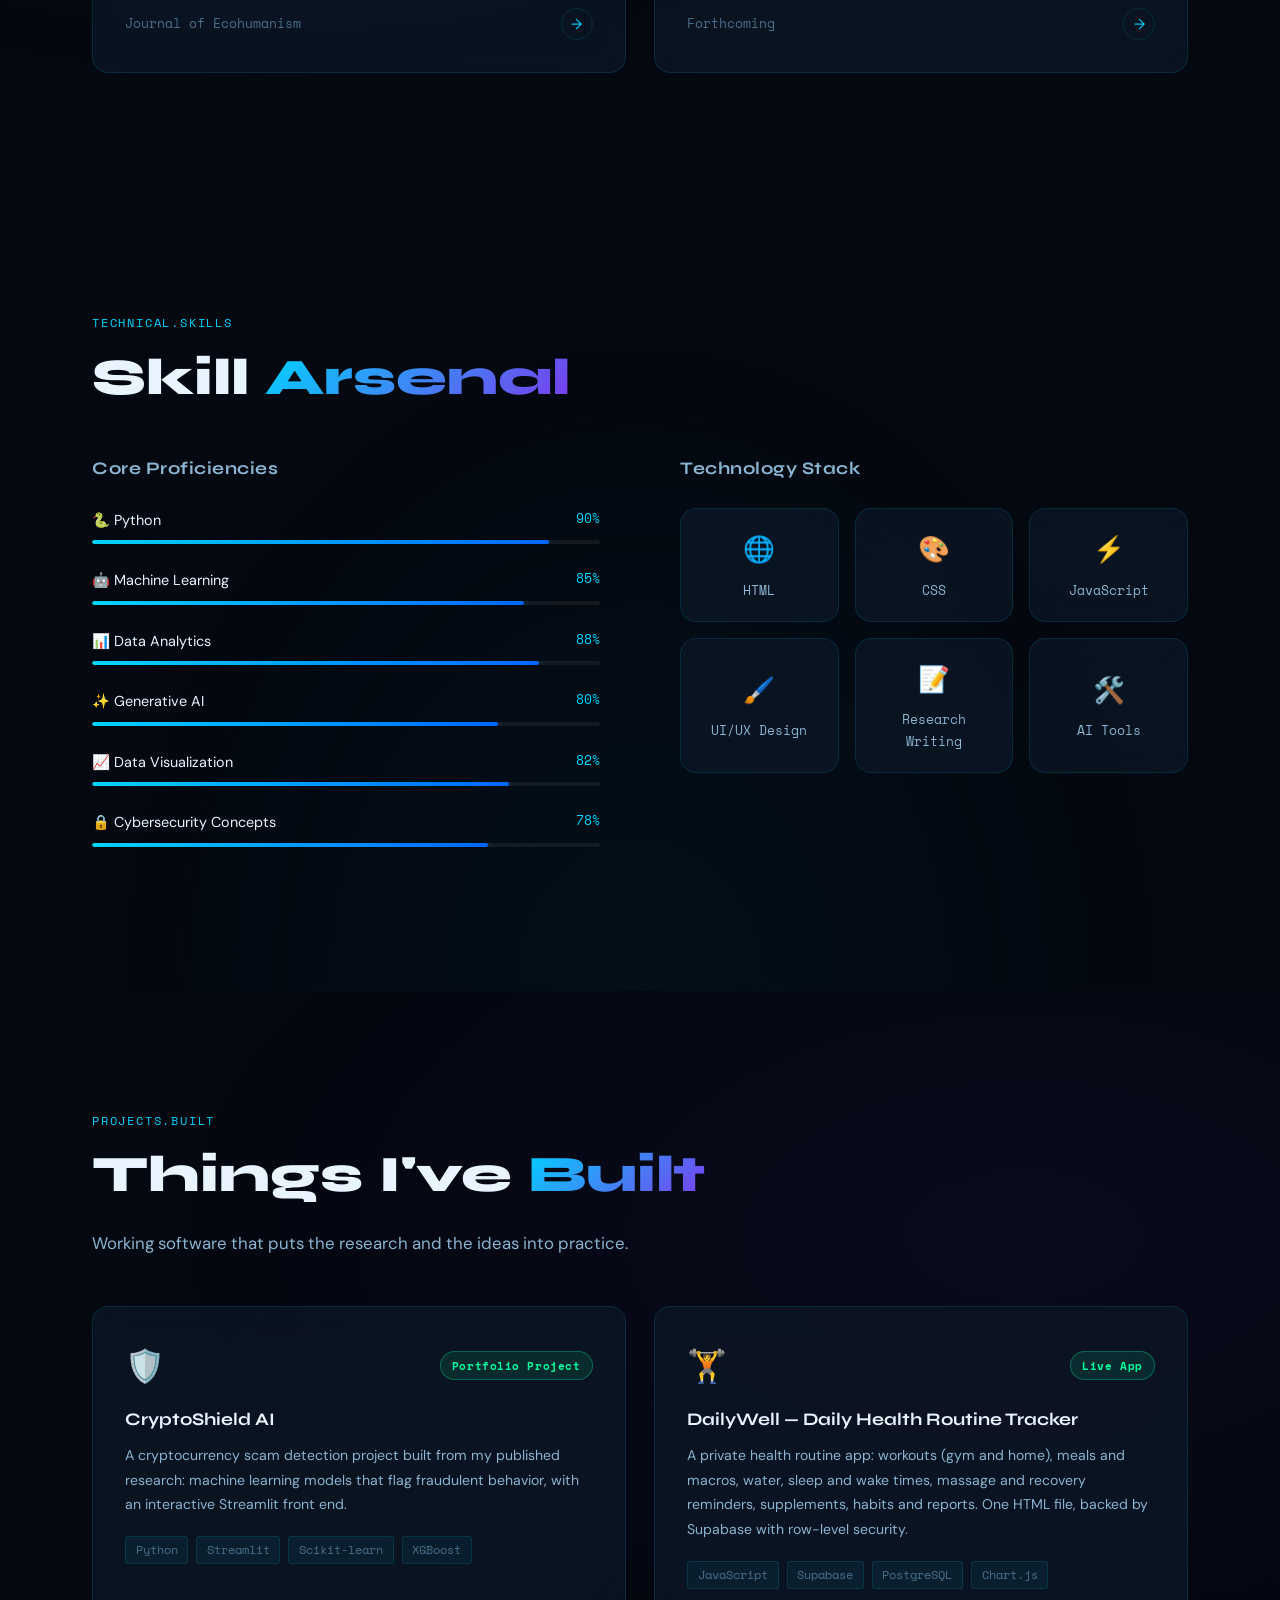
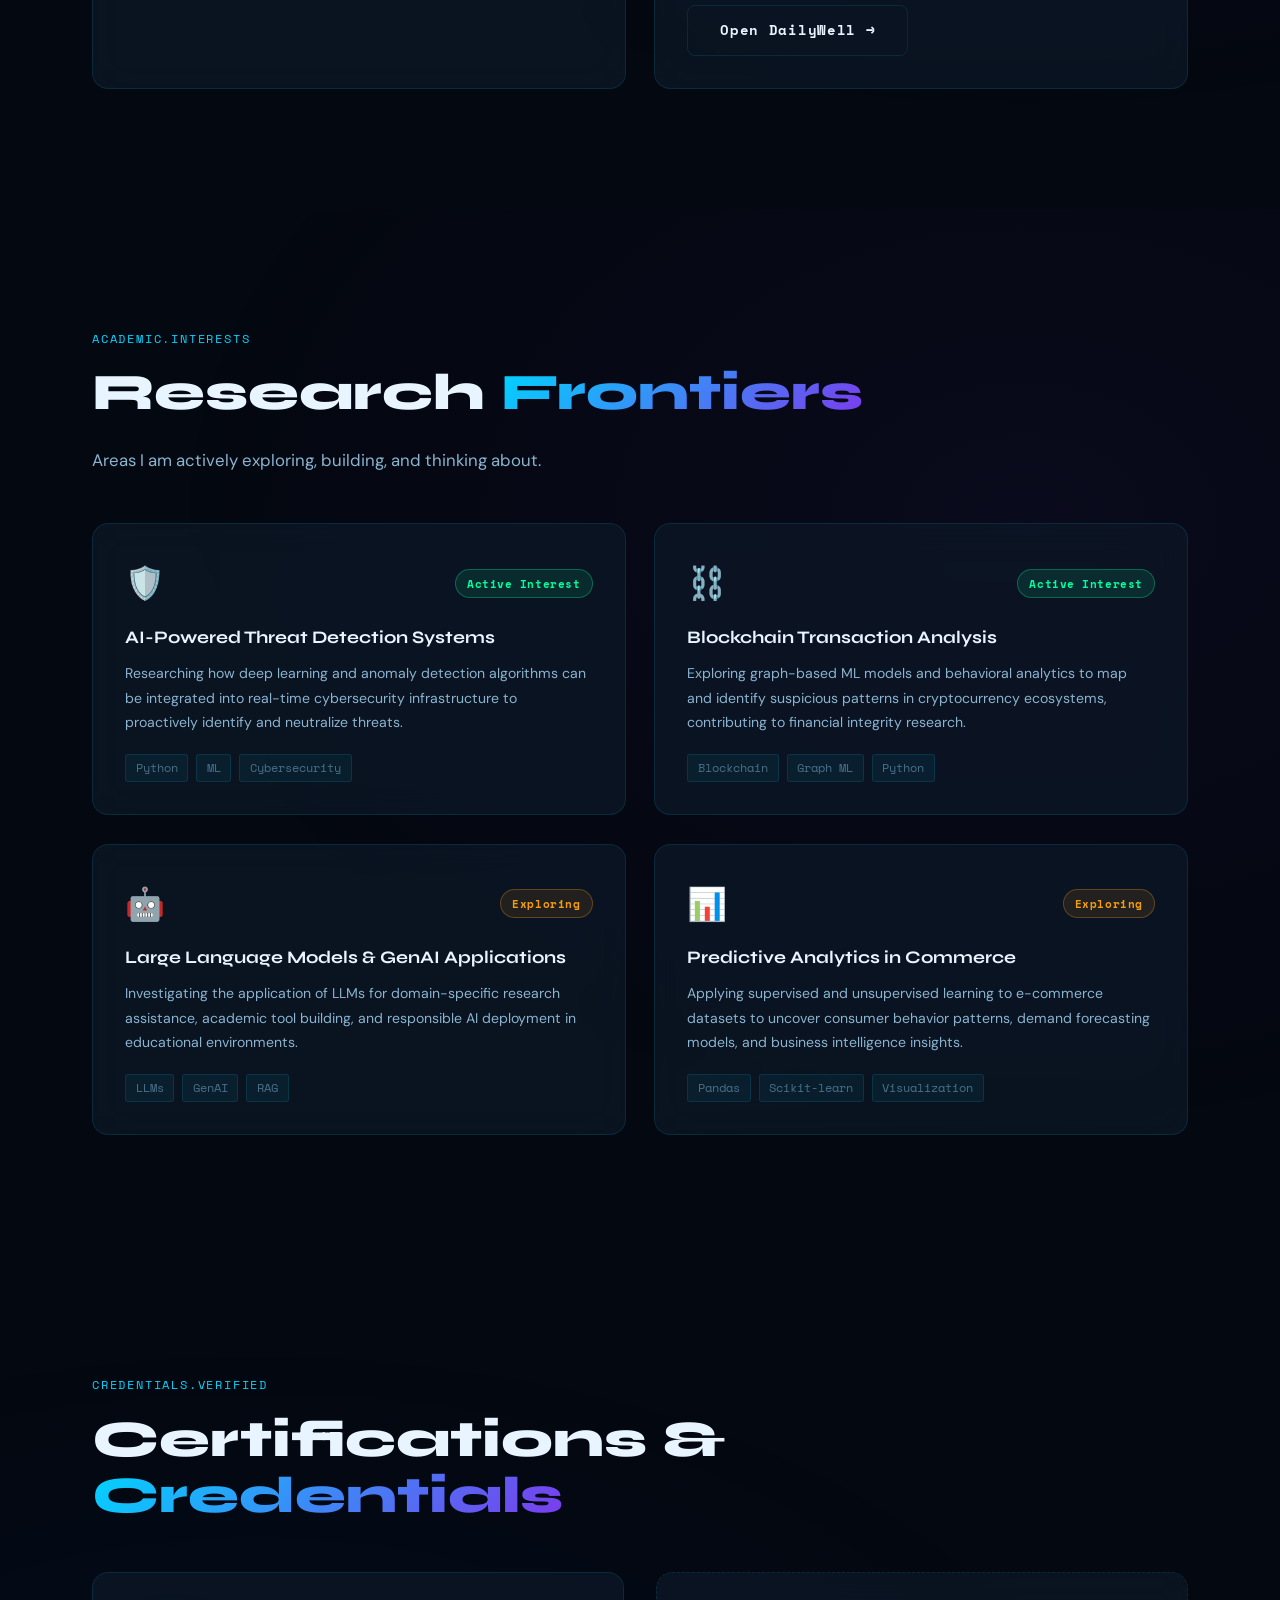
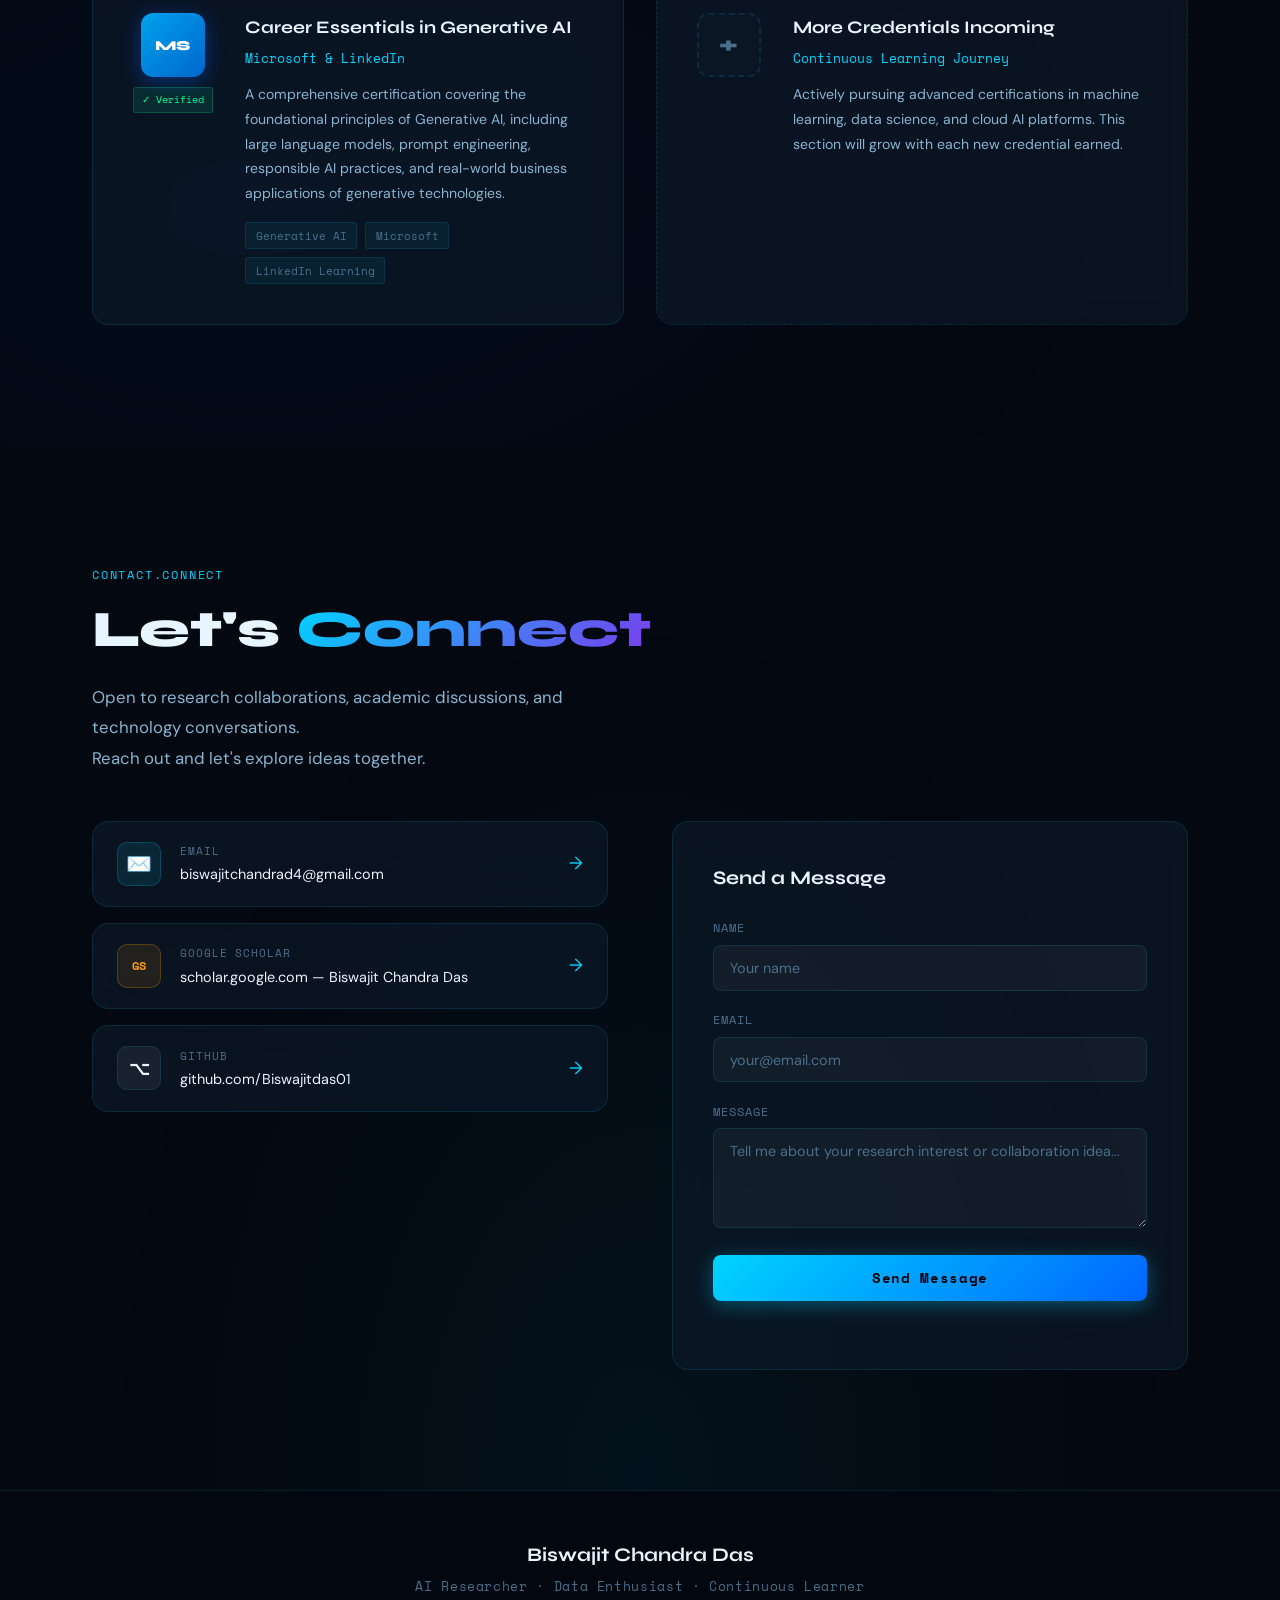
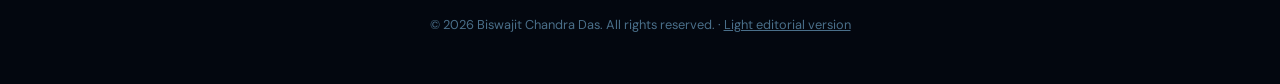
==== commit b8ec3d65: "Fix portfolio links, add Projects, add DailyWell and an editorial theme - Replace placeholder email," ====
--- a/index.html
+++ b/index.html
@@ -38,7 +38,7 @@
       <li><a href="#education" class="nav-link">Education</a></li>
       <li><a href="#research" class="nav-link">Research</a></li>
       <li><a href="#skills" class="nav-link">Skills</a></li>
-      <li><a href="#projects" class="nav-link">Projects</a></li>
+      <li><a href="#work" class="nav-link">Projects</a></li>
       <li><a href="#certifications" class="nav-link">Certifications</a></li>
       <li><a href="#contact" class="nav-link">Contact</a></li>
     </ul>
@@ -308,7 +308,7 @@
               </div>
               <div class="research-footer">
                 <span class="research-journal">SSRN Electronic Journal</span>
-                <a href="#" class="research-link" aria-label="View paper">→</a>
+                <a href="https://scholar.google.com/citations?user=0VxyHR8AAAAJ&amp;hl=en" target="_blank" rel="noopener noreferrer" class="research-link" aria-label="View on Google Scholar">→</a>
               </div>
             </div>
             <div class="research-glow"></div>
@@ -332,7 +332,7 @@
               </div>
               <div class="research-footer">
                 <span class="research-journal">Journal of Ecohumanism</span>
-                <a href="#" class="research-link" aria-label="View paper">→</a>
+                <a href="https://scholar.google.com/citations?user=0VxyHR8AAAAJ&amp;hl=en" target="_blank" rel="noopener noreferrer" class="research-link" aria-label="View on Google Scholar">→</a>
               </div>
             </div>
             <div class="research-glow"></div>
@@ -356,7 +356,7 @@
               </div>
               <div class="research-footer">
                 <span class="research-journal">Journal of Ecohumanism</span>
-                <a href="#" class="research-link" aria-label="View paper">→</a>
+                <a href="https://scholar.google.com/citations?user=0VxyHR8AAAAJ&amp;hl=en" target="_blank" rel="noopener noreferrer" class="research-link" aria-label="View on Google Scholar">→</a>
               </div>
             </div>
             <div class="research-glow"></div>
@@ -380,7 +380,7 @@
               </div>
               <div class="research-footer">
                 <span class="research-journal">Forthcoming</span>
-                <a href="#" class="research-link" aria-label="View paper">→</a>
+                <a href="https://scholar.google.com/citations?user=0VxyHR8AAAAJ&amp;hl=en" target="_blank" rel="noopener noreferrer" class="research-link" aria-label="View on Google Scholar">→</a>
               </div>
             </div>
             <div class="research-glow"></div>
@@ -493,7 +493,47 @@
     </section>
 
     <!-- ============================================================
-         PROJECTS / ACADEMIC INTERESTS
+         PROJECTS (built work)
+    ============================================================ -->
+    <section id="work" class="projects-section section">
+      <div class="container">
+        <div class="section-label reveal-up">projects.built</div>
+        <h2 class="section-title reveal-up delay-1">Things I've <span class="gradient-text">Built</span></h2>
+        <p class="section-subtitle reveal-up delay-2">Working software that puts the research and the ideas into practice.</p>
+
+        <div class="projects-grid">
+
+          <div class="project-card glass-card reveal-up">
+            <div class="project-header">
+              <div class="project-icon">🛡️</div>
+              <div class="project-status status-active">Portfolio Project</div>
+            </div>
+            <h3 class="project-title">CryptoShield AI</h3>
+            <p class="project-desc">A cryptocurrency scam detection project built from my published research: machine learning models that flag fraudulent behavior, with an interactive Streamlit front end.</p>
+            <div class="project-stack">
+              <span>Python</span><span>Streamlit</span><span>Scikit-learn</span><span>XGBoost</span>
+            </div>
+          </div>
+
+          <div class="project-card glass-card reveal-up delay-1">
+            <div class="project-header">
+              <div class="project-icon">🏋️</div>
+              <div class="project-status status-active">Live App</div>
+            </div>
+            <h3 class="project-title">DailyWell — Daily Health Routine Tracker</h3>
+            <p class="project-desc">A private health routine app: workouts (gym and home), meals and macros, water, sleep and wake times, massage and recovery reminders, supplements, habits and reports. One HTML file, backed by Supabase with row-level security.</p>
+            <div class="project-stack">
+              <span>JavaScript</span><span>Supabase</span><span>PostgreSQL</span><span>Chart.js</span>
+            </div>
+            <p style="margin-top:1rem"><a class="btn btn-ghost" href="dailywell/">Open DailyWell →</a></p>
+          </div>
+
+        </div>
+      </div>
+    </section>
+
+    <!-- ============================================================
+         ACADEMIC INTERESTS
     ============================================================ -->
     <section id="projects" class="projects-section section">
       <div class="container">
@@ -621,7 +661,7 @@
         <div class="contact-layout">
 
           <div class="contact-links reveal-left">
-            <a href="mailto:your.email@example.com" class="contact-card glass-card" aria-label="Email">
+            <a href="mailto:biswajitchandrad4@gmail.com" class="contact-card glass-card" aria-label="Email">
               <div class="contact-icon email-icon">✉️</div>
               <div class="contact-info">
                 <span class="contact-type">Email</span>
@@ -629,23 +669,15 @@
               </div>
               <span class="contact-arrow">→</span>
             </a>
-            <a href="https://linkedin.com/in/yourprofile" target="_blank" rel="noopener noreferrer" class="contact-card glass-card" aria-label="LinkedIn">
-              <div class="contact-icon li-icon">in</div>
-              <div class="contact-info">
-                <span class="contact-type">LinkedIn</span>
-                <span class="contact-handle">linkedin.com/in/yourprofile</span>
-              </div>
-              <span class="contact-arrow">→</span>
-            </a>
-            <a href="https://scholar.google.com" target="_blank" rel="noopener noreferrer" class="contact-card glass-card" aria-label="Google Scholar">
+            <a href="https://scholar.google.com/citations?user=0VxyHR8AAAAJ&amp;hl=en" target="_blank" rel="noopener noreferrer" class="contact-card glass-card" aria-label="Google Scholar">
               <div class="contact-icon gs-icon">GS</div>
               <div class="contact-info">
                 <span class="contact-type">Google scholar</span>
-                <span class="contact-handle">https://scholar.google.com/citations?user=0VxyHR8AAAAJ&hl=en</span>
+                <span class="contact-handle">scholar.google.com — Biswajit Chandra Das</span>
               </div>
               <span class="contact-arrow">→</span>
             </a>
-            <a href="https://github.com/yourusername" target="_blank" rel="noopener noreferrer" class="contact-card glass-card" aria-label="GitHub">
+            <a href="https://github.com/Biswajitdas01" target="_blank" rel="noopener noreferrer" class="contact-card glass-card" aria-label="GitHub">
               <div class="contact-icon gh-icon">⌥</div>
               <div class="contact-info">
                 <span class="contact-type">GitHub</span>
@@ -687,7 +719,7 @@
       <div class="footer-inner">
         <p class="footer-name">Biswajit Chandra Das</p>
         <p class="footer-tagline">AI Researcher · Data Enthusiast · Continuous Learner</p>
-        <p class="footer-copy">© <span id="footerYear"></span> Biswajit Chandra Das. All rights reserved.</p>
+        <p class="footer-copy">© <span id="footerYear"></span> Biswajit Chandra Das. All rights reserved. · <a href="editorial/" style="color:inherit">Light editorial version</a></p>
       </div>
     </div>
   </footer>
--- a/style.css
+++ b/style.css
@@ -1524,3 +1524,6 @@
   .hero-cta { flex-direction: column; }
   .btn { width: 100%; justify-content: center; }
 }
+
+/* prevent the off-canvas mobile menu from causing sideways scroll */
+html, body { overflow-x: hidden; }
